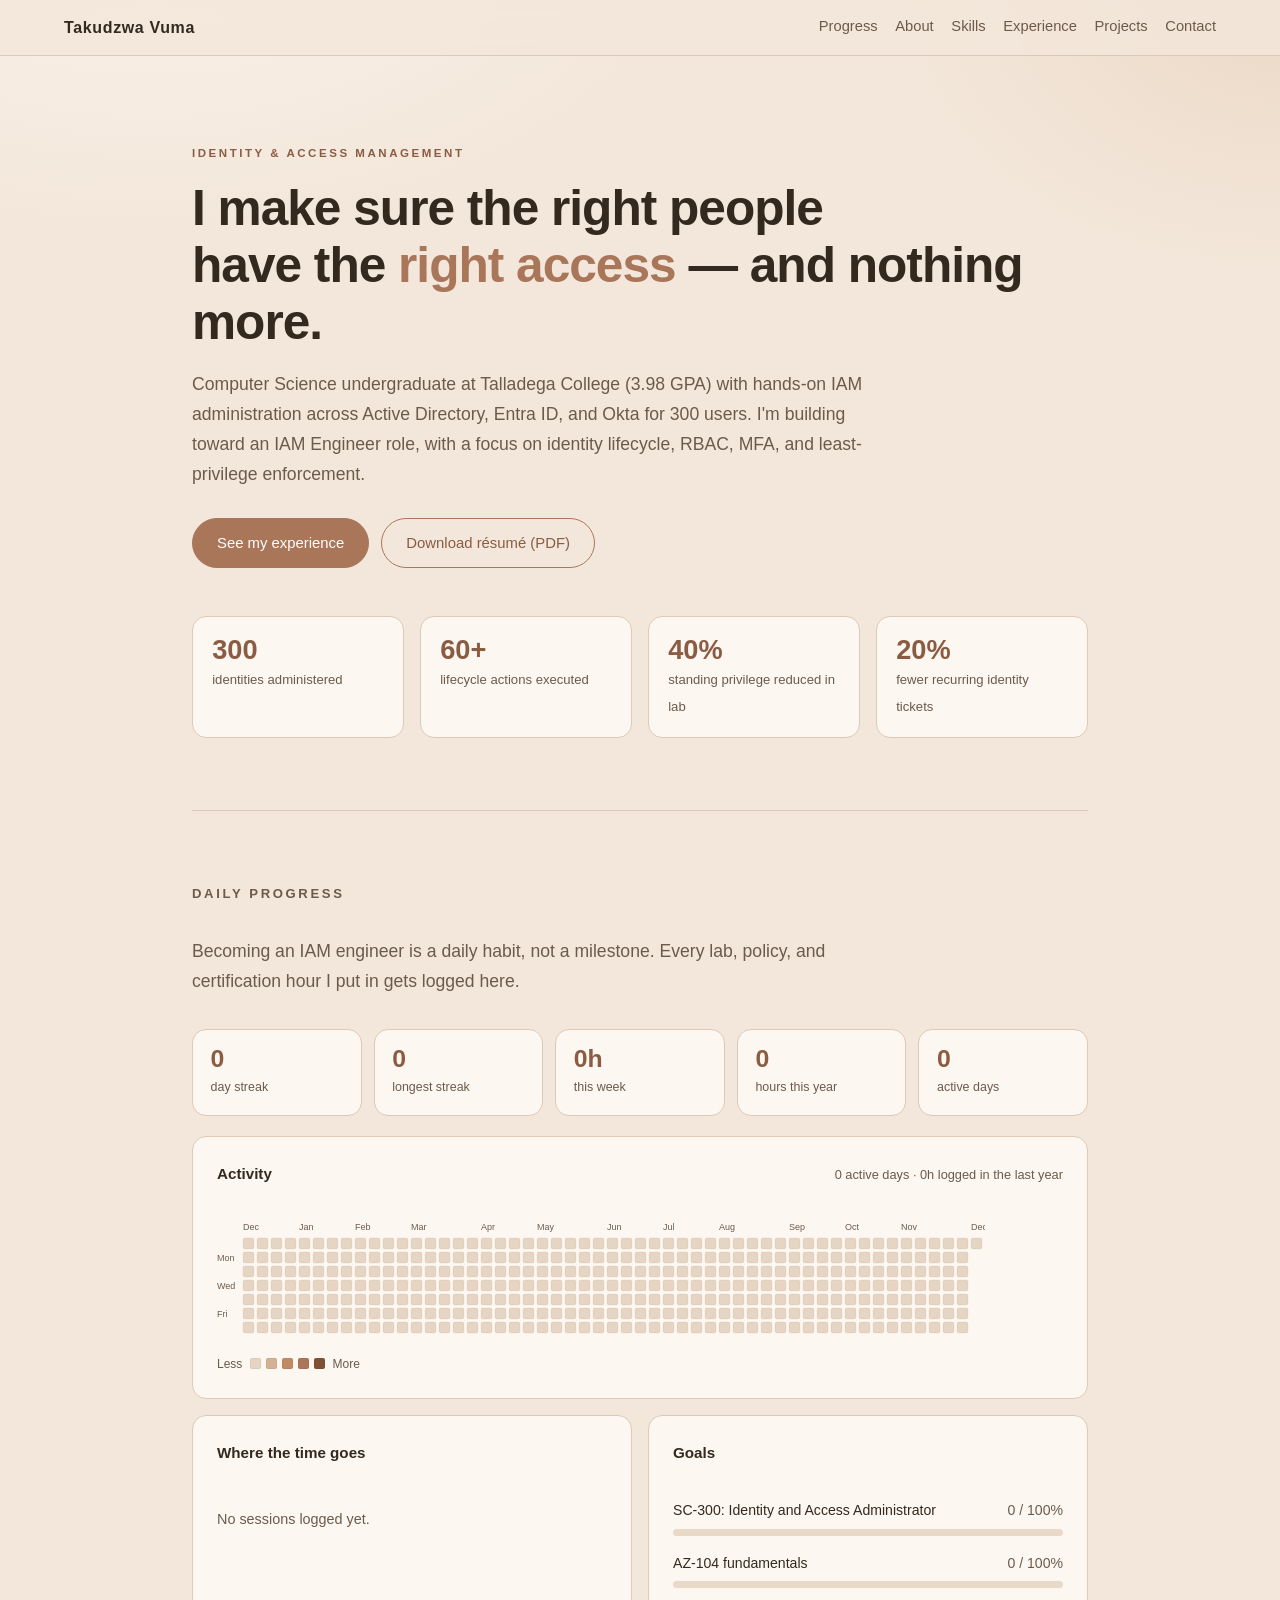
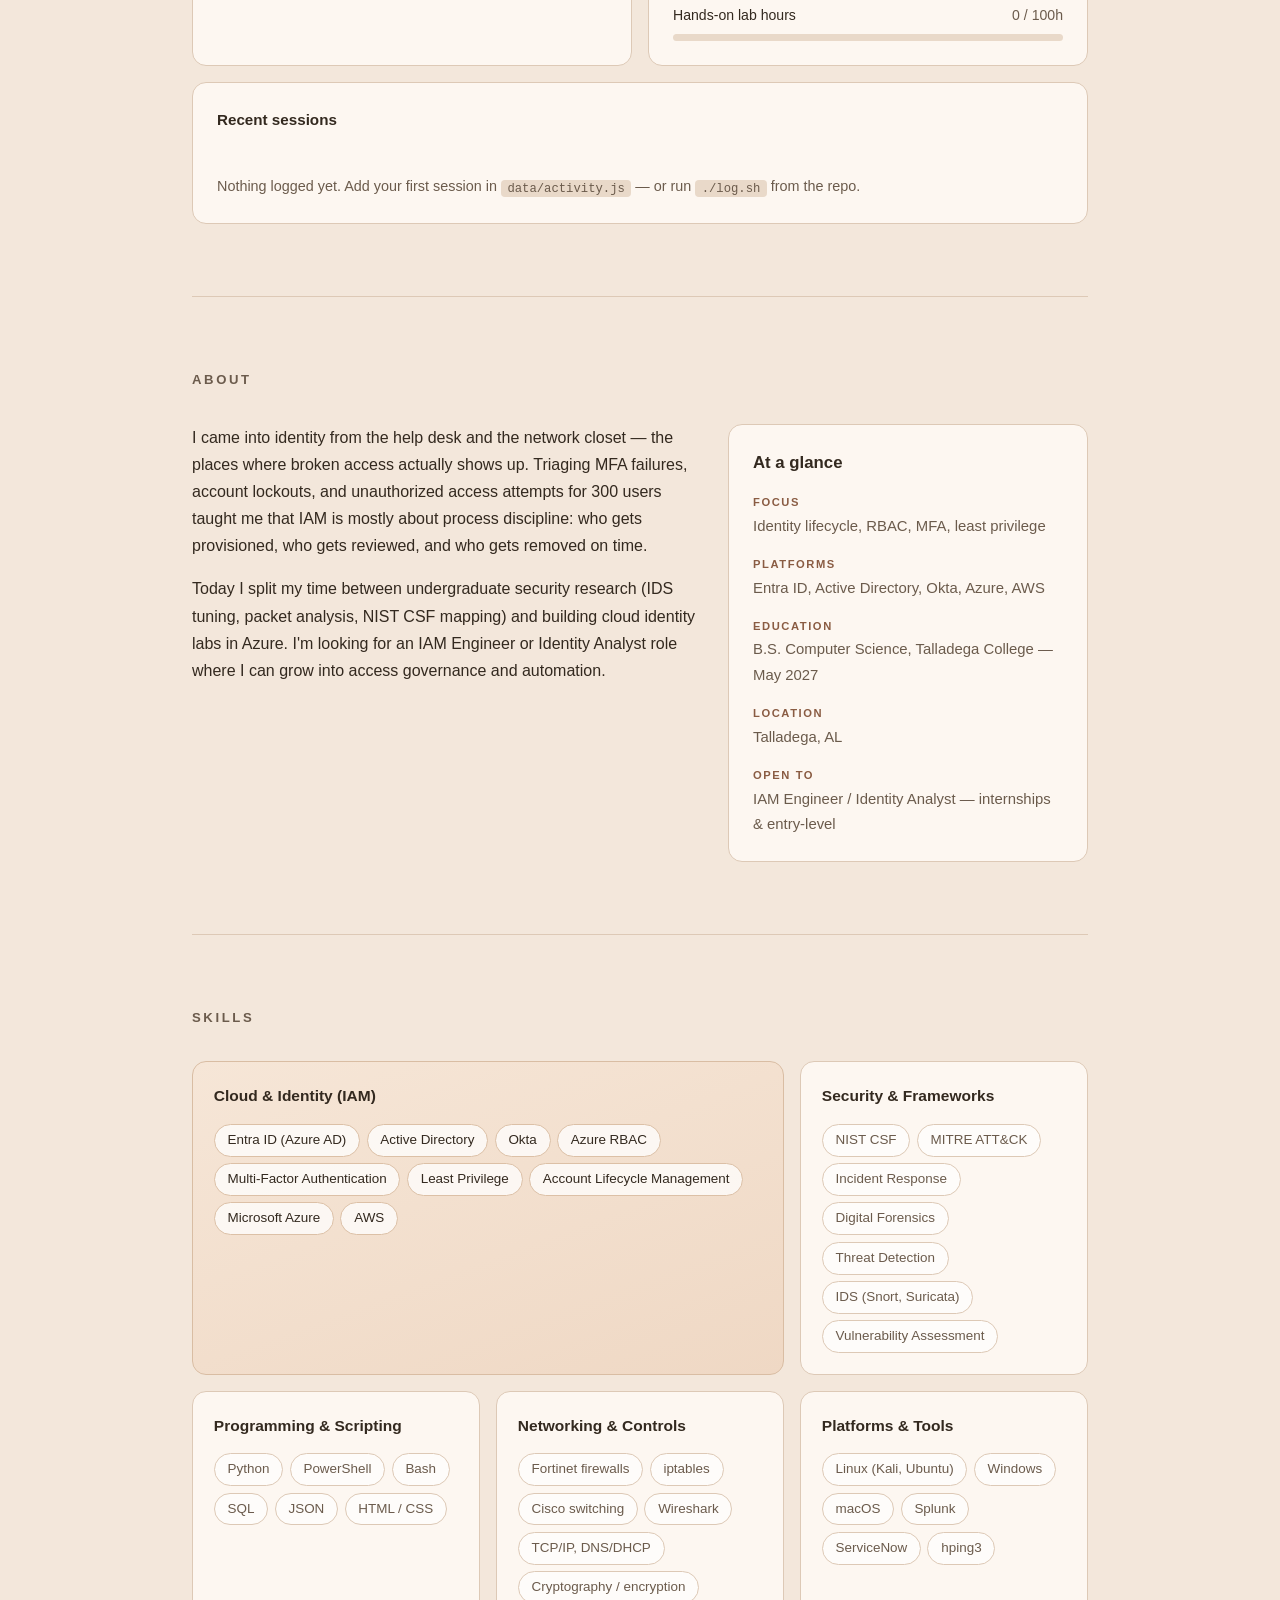
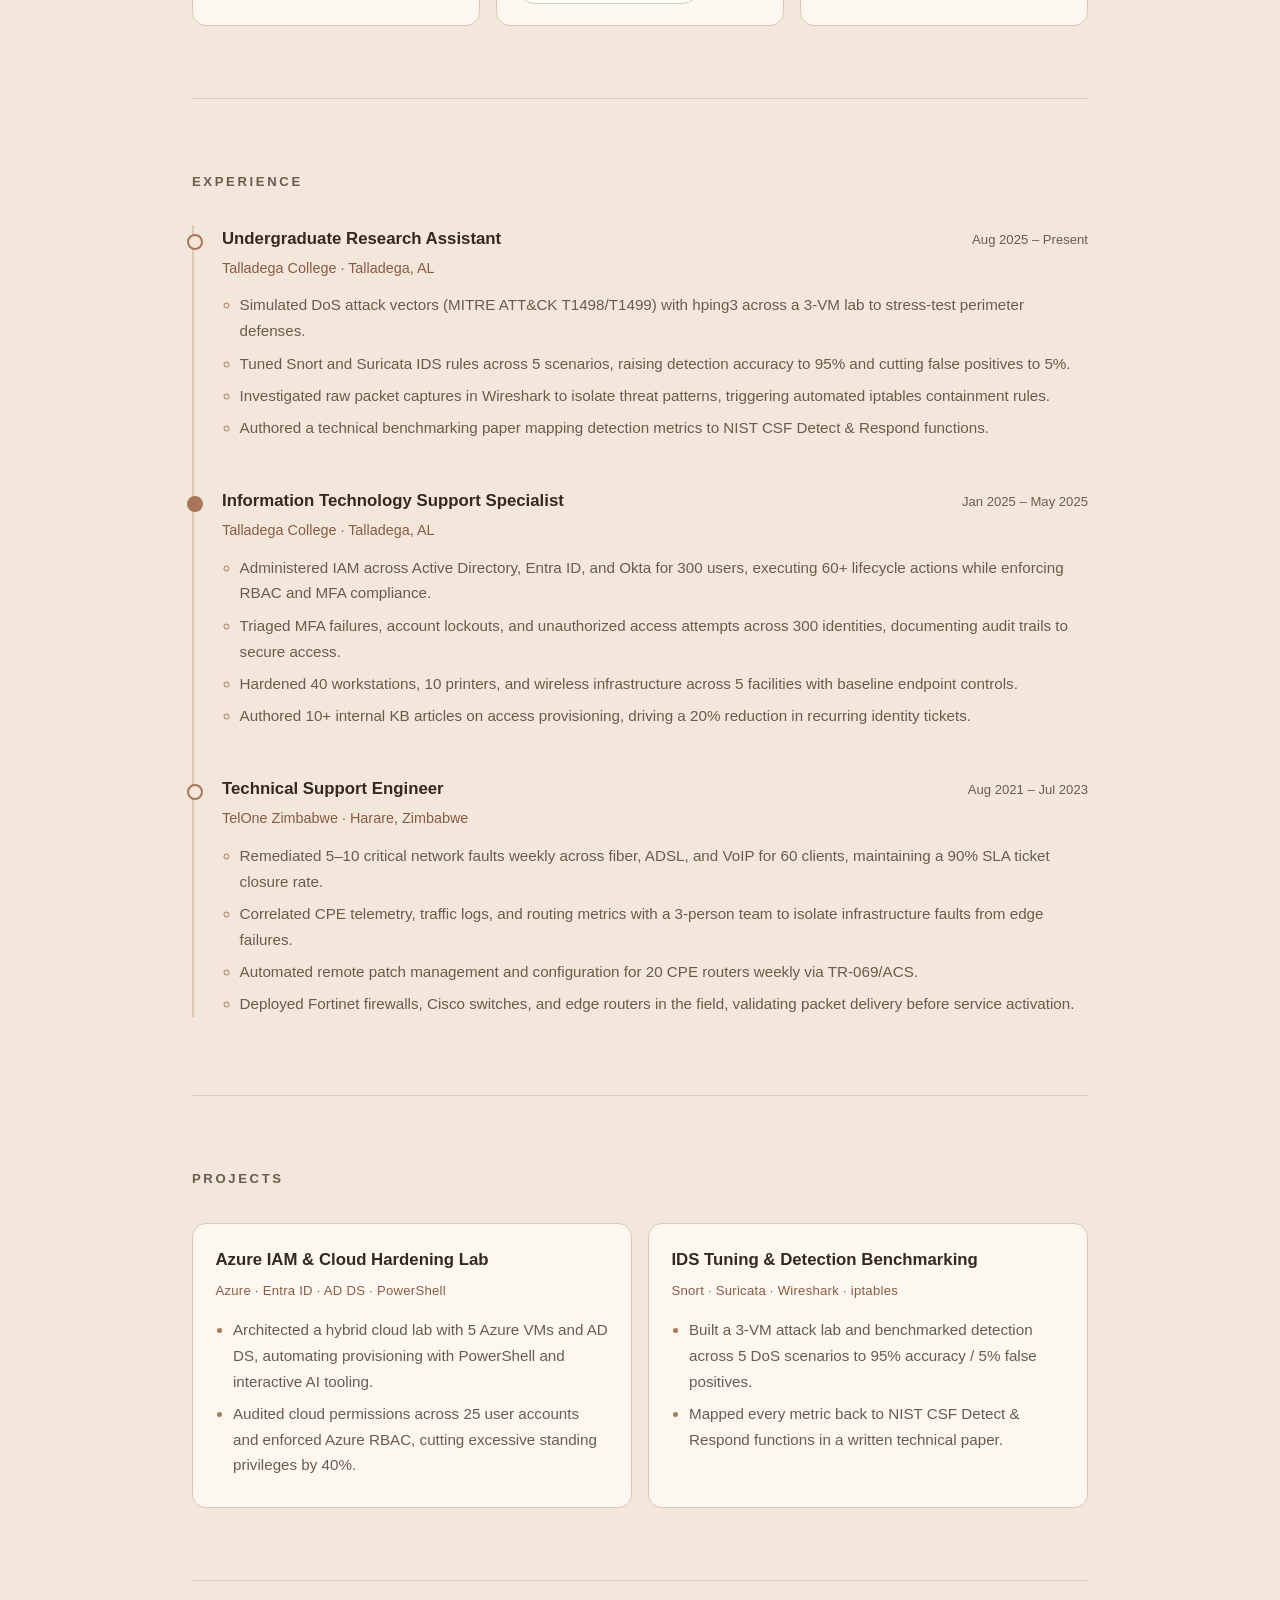
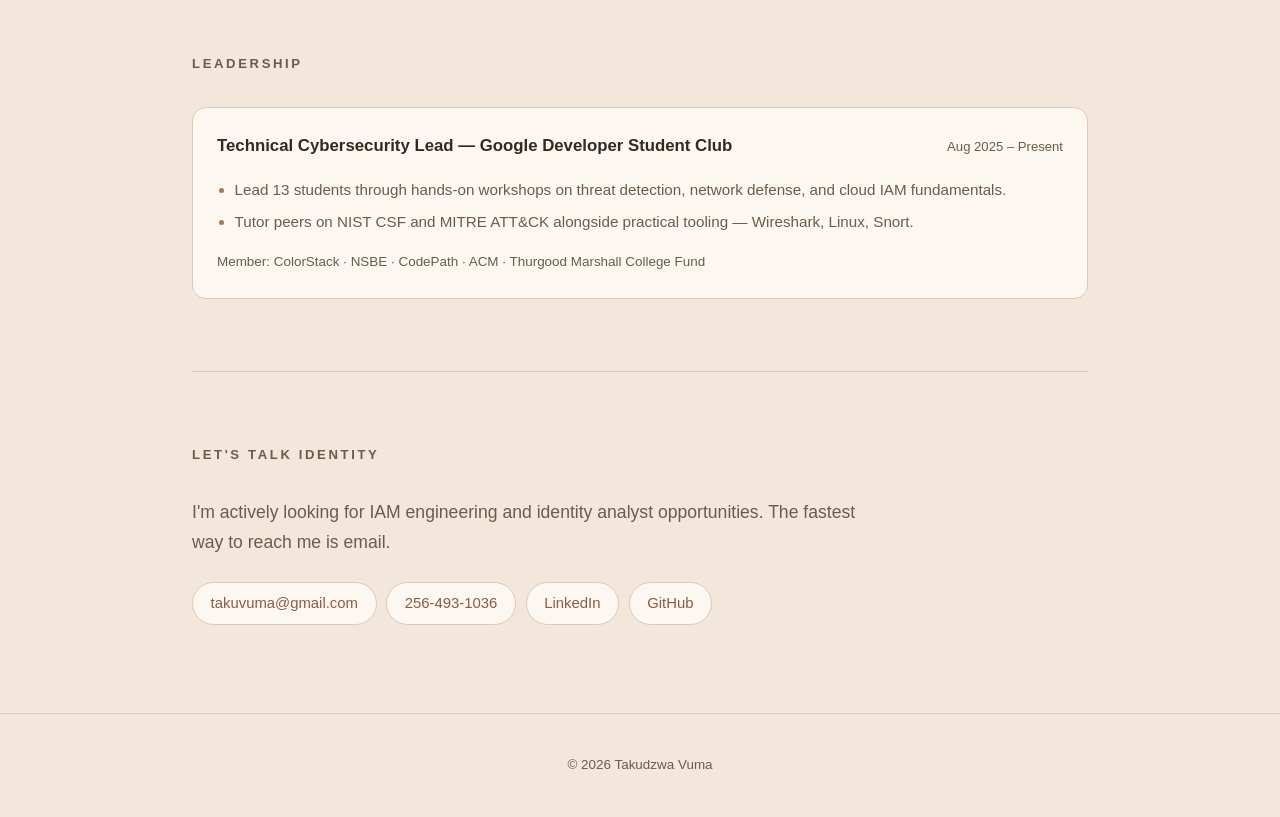
==== index.html @ a04d0852 "Add daily IAM progress dashboard to home page GitHub-style contribution heatmap over the last 53 wee" ====
<!DOCTYPE html>
<html lang="en">
<head>
<meta charset="utf-8" />
<meta name="viewport" content="width=device-width, initial-scale=1" />
<title>Takudzwa Vuma — Identity &amp; Access Management</title>
<meta name="description" content="Takudzwa Vuma — aspiring IAM Engineer. Active Directory, Entra ID, Okta, Azure RBAC, MFA, and identity lifecycle work." />
<link rel="stylesheet" href="styles.css" />
</head>
<body>

<header class="site-header">
  <a class="logo" href="#top">Takudzwa&nbsp;Vuma</a>
  <nav>
    <a href="#dashboard">Progress</a>
    <a href="#about">About</a>
    <a href="#skills">Skills</a>
    <a href="#experience">Experience</a>
    <a href="#projects">Projects</a>
    <a href="#contact">Contact</a>
  </nav>
</header>

<main id="top">

  <section class="hero">
    <p class="eyebrow">Identity &amp; Access Management</p>
    <h1>I make sure the right people<br />have the <span>right access</span> — and nothing more.</h1>
    <p class="lede">
      Computer Science undergraduate at Talladega College (3.98 GPA) with hands-on IAM administration
      across Active Directory, Entra ID, and Okta for 300 users. I'm building toward an
      IAM Engineer role, with a focus on identity lifecycle, RBAC, MFA, and least-privilege enforcement.
    </p>
    <div class="cta-row">
      <a class="cta" href="#experience">See my experience</a>
      <a class="cta ghost" href="Takudzwa_Vuma_Resume.pdf" target="_blank" rel="noopener">Download résumé (PDF)</a>
    </div>
    <ul class="stat-row">
      <li><strong>300</strong><span>identities administered</span></li>
      <li><strong>60+</strong><span>lifecycle actions executed</span></li>
      <li><strong>40%</strong><span>standing privilege reduced in lab</span></li>
      <li><strong>20%</strong><span>fewer recurring identity tickets</span></li>
    </ul>
  </section>


  <section id="dashboard">
    <h2>Daily progress</h2>
    <p class="lede section-lede">
      Becoming an IAM engineer is a daily habit, not a milestone. Every lab, policy, and
      certification hour I put in gets logged here.
    </p>

    <div class="stat-strip">
      <div><strong id="stat-streak">0</strong><span>day streak</span></div>
      <div><strong id="stat-longest">0</strong><span>longest streak</span></div>
      <div><strong id="stat-week">0h</strong><span>this week</span></div>
      <div><strong id="stat-hours">0</strong><span>hours this year</span></div>
      <div><strong id="stat-days">0</strong><span>active days</span></div>
    </div>

    <div class="panel heatmap-panel">
      <div class="panel-head">
        <h3>Activity</h3>
        <span class="panel-note" id="heatmap-total"></span>
      </div>
      <div class="heatmap-scroll">
        <svg id="heatmap" role="img" aria-label="Daily IAM study activity over the past year"></svg>
      </div>
      <div class="legend">
        <span>Less</span>
        <i class="hm-l0"></i><i class="hm-l1"></i><i class="hm-l2"></i><i class="hm-l3"></i><i class="hm-l4"></i>
        <span>More</span>
      </div>
    </div>

    <div class="dash-grid">
      <div class="panel">
        <div class="panel-head"><h3>Where the time goes</h3></div>
        <ul class="bar-list" id="category-list"></ul>
      </div>
      <div class="panel">
        <div class="panel-head"><h3>Goals</h3></div>
        <ul class="bar-list" id="goal-list"></ul>
      </div>
      <div class="panel span-2">
        <div class="panel-head"><h3>Recent sessions</h3></div>
        <ul class="feed" id="activity-feed"></ul>
      </div>
    </div>
  </section>

  <section id="about">
    <h2>About</h2>
    <div class="two-col">
      <div>
        <p>
          I came into identity from the help desk and the network closet — the places where broken access
          actually shows up. Triaging MFA failures, account lockouts, and unauthorized access attempts for
          300 users taught me that IAM is mostly about process discipline: who gets provisioned, who gets
          reviewed, and who gets removed on time.
        </p>
        <p>
          Today I split my time between undergraduate security research (IDS tuning, packet analysis,
          NIST CSF mapping) and building cloud identity labs in Azure. I'm looking for an IAM Engineer or
          Identity Analyst role where I can grow into access governance and automation.
        </p>
      </div>
      <aside class="panel">
        <h3>At a glance</h3>
        <dl>
          <dt>Focus</dt><dd>Identity lifecycle, RBAC, MFA, least privilege</dd>
          <dt>Platforms</dt><dd>Entra ID, Active Directory, Okta, Azure, AWS</dd>
          <dt>Education</dt><dd>B.S. Computer Science, Talladega College — May 2027</dd>
          <dt>Location</dt><dd>Talladega, AL</dd>
          <dt>Open to</dt><dd>IAM Engineer / Identity Analyst — internships &amp; entry-level</dd>
        </dl>
      </aside>
    </div>
  </section>

  <section id="skills">
    <h2>Skills</h2>
    <div class="skill-grid">
      <div class="skill-card featured">
        <h3>Cloud &amp; Identity (IAM)</h3>
        <ul>
          <li>Entra ID (Azure AD)</li><li>Active Directory</li><li>Okta</li>
          <li>Azure RBAC</li><li>Multi-Factor Authentication</li>
          <li>Least Privilege</li><li>Account Lifecycle Management</li>
          <li>Microsoft Azure</li><li>AWS</li>
        </ul>
      </div>
      <div class="skill-card">
        <h3>Security &amp; Frameworks</h3>
        <ul>
          <li>NIST CSF</li><li>MITRE ATT&amp;CK</li><li>Incident Response</li>
          <li>Digital Forensics</li><li>Threat Detection</li>
          <li>IDS (Snort, Suricata)</li><li>Vulnerability Assessment</li>
        </ul>
      </div>
      <div class="skill-card">
        <h3>Programming &amp; Scripting</h3>
        <ul>
          <li>Python</li><li>PowerShell</li><li>Bash</li>
          <li>SQL</li><li>JSON</li><li>HTML / CSS</li>
        </ul>
      </div>
      <div class="skill-card">
        <h3>Networking &amp; Controls</h3>
        <ul>
          <li>Fortinet firewalls</li><li>iptables</li><li>Cisco switching</li>
          <li>Wireshark</li><li>TCP/IP, DNS/DHCP</li><li>Cryptography / encryption</li>
        </ul>
      </div>
      <div class="skill-card">
        <h3>Platforms &amp; Tools</h3>
        <ul>
          <li>Linux (Kali, Ubuntu)</li><li>Windows</li><li>macOS</li>
          <li>Splunk</li><li>ServiceNow</li><li>hping3</li>
        </ul>
      </div>
    </div>
  </section>

  <section id="experience">
    <h2>Experience</h2>
    <ol class="timeline">
      <li>
        <div class="role-head">
          <h3>Undergraduate Research Assistant</h3>
          <span class="when">Aug 2025 – Present</span>
        </div>
        <p class="org">Talladega College · Talladega, AL</p>
        <ul>
          <li>Simulated DoS attack vectors (MITRE ATT&amp;CK T1498/T1499) with hping3 across a 3-VM lab to stress-test perimeter defenses.</li>
          <li>Tuned Snort and Suricata IDS rules across 5 scenarios, raising detection accuracy to 95% and cutting false positives to 5%.</li>
          <li>Investigated raw packet captures in Wireshark to isolate threat patterns, triggering automated iptables containment rules.</li>
          <li>Authored a technical benchmarking paper mapping detection metrics to NIST CSF Detect &amp; Respond functions.</li>
        </ul>
      </li>
      <li class="highlight">
        <div class="role-head">
          <h3>Information Technology Support Specialist</h3>
          <span class="when">Jan 2025 – May 2025</span>
        </div>
        <p class="org">Talladega College · Talladega, AL</p>
        <ul>
          <li>Administered IAM across Active Directory, Entra ID, and Okta for 300 users, executing 60+ lifecycle actions while enforcing RBAC and MFA compliance.</li>
          <li>Triaged MFA failures, account lockouts, and unauthorized access attempts across 300 identities, documenting audit trails to secure access.</li>
          <li>Hardened 40 workstations, 10 printers, and wireless infrastructure across 5 facilities with baseline endpoint controls.</li>
          <li>Authored 10+ internal KB articles on access provisioning, driving a 20% reduction in recurring identity tickets.</li>
        </ul>
      </li>
      <li>
        <div class="role-head">
          <h3>Technical Support Engineer</h3>
          <span class="when">Aug 2021 – Jul 2023</span>
        </div>
        <p class="org">TelOne Zimbabwe · Harare, Zimbabwe</p>
        <ul>
          <li>Remediated 5–10 critical network faults weekly across fiber, ADSL, and VoIP for 60 clients, maintaining a 90% SLA ticket closure rate.</li>
          <li>Correlated CPE telemetry, traffic logs, and routing metrics with a 3-person team to isolate infrastructure faults from edge failures.</li>
          <li>Automated remote patch management and configuration for 20 CPE routers weekly via TR-069/ACS.</li>
          <li>Deployed Fortinet firewalls, Cisco switches, and edge routers in the field, validating packet delivery before service activation.</li>
        </ul>
      </li>
    </ol>
  </section>

  <section id="projects">
    <h2>Projects</h2>
    <div class="grid">
      <article class="card">
        <h3>Azure IAM &amp; Cloud Hardening Lab</h3>
        <p class="stack">Azure · Entra ID · AD DS · PowerShell</p>
        <ul>
          <li>Architected a hybrid cloud lab with 5 Azure VMs and AD DS, automating provisioning with PowerShell and interactive AI tooling.</li>
          <li>Audited cloud permissions across 25 user accounts and enforced Azure RBAC, cutting excessive standing privileges by 40%.</li>
        </ul>
      </article>
      <article class="card">
        <h3>IDS Tuning &amp; Detection Benchmarking</h3>
        <p class="stack">Snort · Suricata · Wireshark · iptables</p>
        <ul>
          <li>Built a 3-VM attack lab and benchmarked detection across 5 DoS scenarios to 95% accuracy / 5% false positives.</li>
          <li>Mapped every metric back to NIST CSF Detect &amp; Respond functions in a written technical paper.</li>
        </ul>
      </article>
    </div>
  </section>

  <section id="leadership">
    <h2>Leadership</h2>
    <div class="panel wide">
      <div class="role-head">
        <h3>Technical Cybersecurity Lead — Google Developer Student Club</h3>
        <span class="when">Aug 2025 – Present</span>
      </div>
      <ul>
        <li>Lead 13 students through hands-on workshops on threat detection, network defense, and cloud IAM fundamentals.</li>
        <li>Tutor peers on NIST CSF and MITRE ATT&amp;CK alongside practical tooling — Wireshark, Linux, Snort.</li>
      </ul>
      <p class="affil">Member: ColorStack · NSBE · CodePath · ACM · Thurgood Marshall College Fund</p>
    </div>
  </section>

  <section id="contact">
    <h2>Let's talk identity</h2>
    <p class="lede">I'm actively looking for IAM engineering and identity analyst opportunities. The fastest way to reach me is email.</p>
    <p class="contact-links">
      <a href="mailto:takuvuma@gmail.com">takuvuma@gmail.com</a>
      <a href="tel:+12564931036">256-493-1036</a>
      <a href="https://linkedin.com/in/takudzwa-vuma" target="_blank" rel="noopener">LinkedIn</a>
      <a href="https://github.com/Takuvuma" target="_blank" rel="noopener">GitHub</a>
    </p>
  </section>

</main>

<footer>© <span id="year"></span> Takudzwa Vuma</footer>
<script src="data/activity.js"></script>
<script src="dashboard.js"></script>
<script src="script.js"></script>
</body>
</html>
---- styles.css ----
:root {
  --sand:      #f3e7db;
  --sand-deep: #e9d9c9;
  --shell:     #fdf7f1;
  --clay:      #a9765a;
  --clay-dark: #8a5c43;
  --ink:       #33291f;
  --ink-soft:  #6b5b4c;
  --line:      #ddc9b6;
  --radius:    14px;
}

* { box-sizing: border-box; }

html { scroll-behavior: smooth; scroll-padding-top: 5rem; }

body {
  margin: 0;
  background: var(--sand);
  background-image:
    radial-gradient(900px 500px at 12% -8%, #fbf2e9 0%, transparent 60%),
    radial-gradient(700px 500px at 100% 0%, #ecd9c6 0%, transparent 55%);
  background-attachment: fixed;
  color: var(--ink);
  font: 16px/1.7 ui-sans-serif, -apple-system, "Segoe UI", Roboto, Helvetica, sans-serif;
  -webkit-font-smoothing: antialiased;
}

/* ---------- header ---------- */
.site-header {
  position: sticky; top: 0; z-index: 20;
  display: flex; align-items: center; justify-content: space-between; gap: 1rem;
  flex-wrap: wrap;
  padding: .85rem clamp(1rem, 5vw, 4rem);
  background: rgba(243, 231, 219, .82);
  backdrop-filter: blur(10px);
  border-bottom: 1px solid var(--line);
}
.logo { font-weight: 700; letter-spacing: .04em; text-decoration: none; color: var(--ink); }
.site-header nav { display: flex; flex-wrap: wrap; gap: 1.1rem; }
.site-header nav a {
  color: var(--ink-soft); text-decoration: none; font-size: .92rem;
  padding-bottom: 2px; border-bottom: 1px solid transparent;
}
.site-header nav a:hover { color: var(--clay-dark); border-bottom-color: var(--clay); }

/* ---------- layout ---------- */
main { max-width: 64rem; margin: 0 auto; padding: 0 clamp(1rem, 5vw, 4rem); }
section { padding: 4.5rem 0; border-bottom: 1px solid var(--line); }
section:last-of-type { border-bottom: 0; }

h1 { font-size: clamp(2rem, 5.2vw, 3.1rem); line-height: 1.15; margin: 0 0 1.2rem; font-weight: 700; letter-spacing: -.02em; }
h1 span { color: var(--clay); }
h2 {
  font-size: .82rem; text-transform: uppercase; letter-spacing: .2em;
  color: var(--ink-soft); font-weight: 600; margin: 0 0 2rem;
}
h3 { font-size: 1.05rem; margin: 0; }
p { margin: 0 0 1rem; }
.lede { font-size: 1.1rem; color: var(--ink-soft); max-width: 42rem; }

/* ---------- hero ---------- */
.hero { padding-top: 5.5rem; border-bottom: 1px solid var(--line); }
.eyebrow {
  text-transform: uppercase; letter-spacing: .22em; font-size: .72rem;
  color: var(--clay-dark); font-weight: 600; margin-bottom: 1rem;
}
.cta-row { display: flex; flex-wrap: wrap; gap: .75rem; margin-top: 1.8rem; }
.cta {
  display: inline-block; padding: .7rem 1.5rem; border-radius: 999px;
  background: var(--clay); color: #fff; text-decoration: none;
  font-size: .93rem; font-weight: 500; border: 1px solid var(--clay);
  transition: background .15s ease;
}
.cta:hover { background: var(--clay-dark); border-color: var(--clay-dark); }
.cta.ghost { background: transparent; color: var(--clay-dark); }
.cta.ghost:hover { background: rgba(169, 118, 90, .1); }

.stat-row {
  list-style: none; padding: 0; margin: 3rem 0 0;
  display: grid; gap: 1rem; grid-template-columns: repeat(auto-fit, minmax(9.5rem, 1fr));
}
.stat-row li {
  background: var(--shell); border: 1px solid var(--line);
  border-radius: var(--radius); padding: 1.1rem 1.2rem;
}
.stat-row strong { display: block; font-size: 1.7rem; color: var(--clay-dark); line-height: 1.1; }
.stat-row span { font-size: .82rem; color: var(--ink-soft); }

/* ---------- about ---------- */
.two-col { display: grid; gap: 2rem; grid-template-columns: 1.4fr 1fr; align-items: start; }
.panel {
  background: var(--shell); border: 1px solid var(--line);
  border-radius: var(--radius); padding: 1.5rem;
}
.panel.wide { max-width: none; }
.panel h3 { margin-bottom: 1rem; }
.panel dl { margin: 0; display: grid; grid-template-columns: auto; gap: .1rem; }
.panel dt {
  font-size: .7rem; text-transform: uppercase; letter-spacing: .14em;
  color: var(--clay-dark); font-weight: 600; margin-top: .9rem;
}
.panel dt:first-child { margin-top: 0; }
.panel dd { margin: 0; font-size: .93rem; color: var(--ink-soft); }

/* ---------- skills ---------- */
.skill-grid { display: grid; gap: 1rem; grid-template-columns: repeat(auto-fit, minmax(15rem, 1fr)); }
.skill-card {
  background: var(--shell); border: 1px solid var(--line);
  border-radius: var(--radius); padding: 1.3rem;
}
.skill-card.featured {
  background: linear-gradient(160deg, #f6e6d7, #efd8c4);
  border-color: #d9bda3;
  grid-column: span 2;
}
.skill-card h3 { margin-bottom: .9rem; font-size: .97rem; }
.skill-card ul { list-style: none; padding: 0; margin: 0; display: flex; flex-wrap: wrap; gap: .4rem; }
.skill-card li {
  background: rgba(255, 255, 255, .65); border: 1px solid var(--line);
  border-radius: 999px; padding: .25rem .8rem; font-size: .84rem; color: var(--ink-soft);
}
.skill-card.featured li { background: rgba(255, 255, 255, .75); border-color: #dcc0a6; color: var(--ink); }

/* ---------- timeline ---------- */
.timeline { list-style: none; margin: 0; padding: 0 0 0 1.75rem; border-left: 2px solid var(--line); }
.timeline > li { position: relative; padding-bottom: 2.5rem; }
.timeline > li:last-child { padding-bottom: 0; }
.timeline > li::before {
  content: ""; position: absolute; left: calc(-1.75rem - 7px); top: .55rem;
  width: 12px; height: 12px; border-radius: 50%;
  background: var(--sand); border: 2px solid var(--clay);
}
.timeline > li.highlight::before { background: var(--clay); }
.role-head { display: flex; flex-wrap: wrap; gap: .5rem 1rem; align-items: baseline; justify-content: space-between; }
.when { font-size: .82rem; color: var(--ink-soft); white-space: nowrap; }
.org { font-size: .9rem; color: var(--clay-dark); margin: .15rem 0 .75rem; }
.timeline ul, .panel.wide ul, .card ul { margin: 0; padding-left: 1.1rem; }
.timeline li li, .panel.wide li, .card li { margin-bottom: .4rem; color: var(--ink-soft); font-size: .95rem; }
.timeline li li::marker, .panel.wide li::marker, .card li::marker { color: var(--clay); }

/* ---------- projects ---------- */
.grid { display: grid; gap: 1rem; grid-template-columns: repeat(auto-fit, minmax(18rem, 1fr)); }
.card {
  background: var(--shell); border: 1px solid var(--line);
  border-radius: var(--radius); padding: 1.4rem;
}
.card h3 { margin-bottom: .35rem; }
.stack { font-size: .82rem; color: var(--clay-dark); margin-bottom: .9rem; letter-spacing: .02em; }

.affil { margin: 1rem 0 0; font-size: .84rem; color: var(--ink-soft); }

/* ---------- contact ---------- */
.contact-links { display: flex; flex-wrap: wrap; gap: .6rem; margin-top: 1.5rem; }
.contact-links a {
  color: var(--clay-dark); text-decoration: none; font-size: .93rem;
  border: 1px solid var(--line); background: var(--shell);
  border-radius: 999px; padding: .5rem 1.1rem;
}
.contact-links a:hover { background: var(--sand-deep); }

footer {
  padding: 2.5rem clamp(1rem, 5vw, 4rem);
  color: var(--ink-soft); font-size: .84rem; text-align: center;
  border-top: 1px solid var(--line);
}

/* ---------- responsive ---------- */
@media (max-width: 720px) {
  .two-col { grid-template-columns: 1fr; }
  .skill-card.featured { grid-column: span 1; }
  section { padding: 3rem 0; }
  .hero { padding-top: 3.5rem; }
}

@media (prefers-reduced-motion: reduce) {
  html { scroll-behavior: auto; }
}

/* ================= dashboard ================= */
.section-lede { margin-bottom: 2rem; }

.stat-strip {
  display: grid; gap: .75rem; margin-bottom: 1.25rem;
  grid-template-columns: repeat(auto-fit, minmax(8rem, 1fr));
}
.stat-strip div {
  background: var(--shell); border: 1px solid var(--line);
  border-radius: var(--radius); padding: .95rem 1.1rem;
}
.stat-strip strong { display: block; font-size: 1.55rem; line-height: 1.1; color: var(--clay-dark); }
.stat-strip span { font-size: .78rem; color: var(--ink-soft); }

.panel-head {
  display: flex; align-items: baseline; justify-content: space-between;
  gap: 1rem; flex-wrap: wrap; margin-bottom: 1.1rem;
}
.panel-head h3 { font-size: .95rem; }
.panel-note { font-size: .8rem; color: var(--ink-soft); }

.heatmap-panel { margin-bottom: 1rem; }
.heatmap-scroll { overflow-x: auto; padding-bottom: .5rem; }
#heatmap { display: block; min-width: 640px; }
.hm-label { font-size: 9px; fill: var(--ink-soft); }
.hm-cell { stroke: rgba(51, 41, 31, .06); }
.hm-l0 { fill: #e6d5c3; }
.hm-l1 { fill: #d4b193; }
.hm-l2 { fill: #c08b62; }
.hm-l3 { fill: #a9765a; }
.hm-l4 { fill: #7f5136; }

.legend {
  display: flex; align-items: center; gap: .3rem;
  font-size: .75rem; color: var(--ink-soft); margin-top: .6rem;
}
.legend i {
  width: 11px; height: 11px; border-radius: 2px; display: inline-block;
  border: 1px solid rgba(51, 41, 31, .06);
}
.legend .hm-l0 { background: #e6d5c3; }
.legend .hm-l1 { background: #d4b193; }
.legend .hm-l2 { background: #c08b62; }
.legend .hm-l3 { background: #a9765a; }
.legend .hm-l4 { background: #7f5136; }
.legend span:first-child { margin-right: .2rem; }
.legend span:last-child { margin-left: .2rem; }

.dash-grid { display: grid; gap: 1rem; grid-template-columns: 1fr 1fr; }
.dash-grid .span-2 { grid-column: span 2; }

.bar-list { list-style: none; margin: 0; padding: 0; }
.bar-list li { margin-bottom: 1rem; }
.bar-list li:last-child { margin-bottom: 0; }
.cat-row {
  display: flex; justify-content: space-between; gap: 1rem;
  font-size: .88rem; margin-bottom: .35rem;
}
.cat-hours { color: var(--ink-soft); white-space: nowrap; }
.bar { background: var(--sand-deep); border-radius: 999px; height: 7px; overflow: hidden; }
.bar i { display: block; height: 100%; background: var(--clay); border-radius: 999px; }

.feed { list-style: none; margin: 0; padding: 0; }
.feed li { display: flex; gap: .75rem; padding: .7rem 0; border-bottom: 1px solid var(--line); }
.feed li:last-child { border-bottom: 0; padding-bottom: 0; }
.feed .dot { width: 8px; height: 8px; border-radius: 50%; margin-top: .55rem; flex: none; }
.feed-title { margin: 0; font-size: .93rem; }
.feed-title a { color: var(--ink); }
.feed-meta { margin: .15rem 0 0; font-size: .8rem; color: var(--ink-soft); }
.feed .empty, .bar-list .empty {
  color: var(--ink-soft); font-size: .9rem; display: block; padding: .5rem 0; border: 0;
}
.empty code {
  background: var(--sand-deep); padding: .1rem .4rem;
  border-radius: 4px; font-size: .85em;
}

@media (max-width: 720px) {
  .dash-grid { grid-template-columns: 1fr; }
  .dash-grid .span-2 { grid-column: span 1; }
}
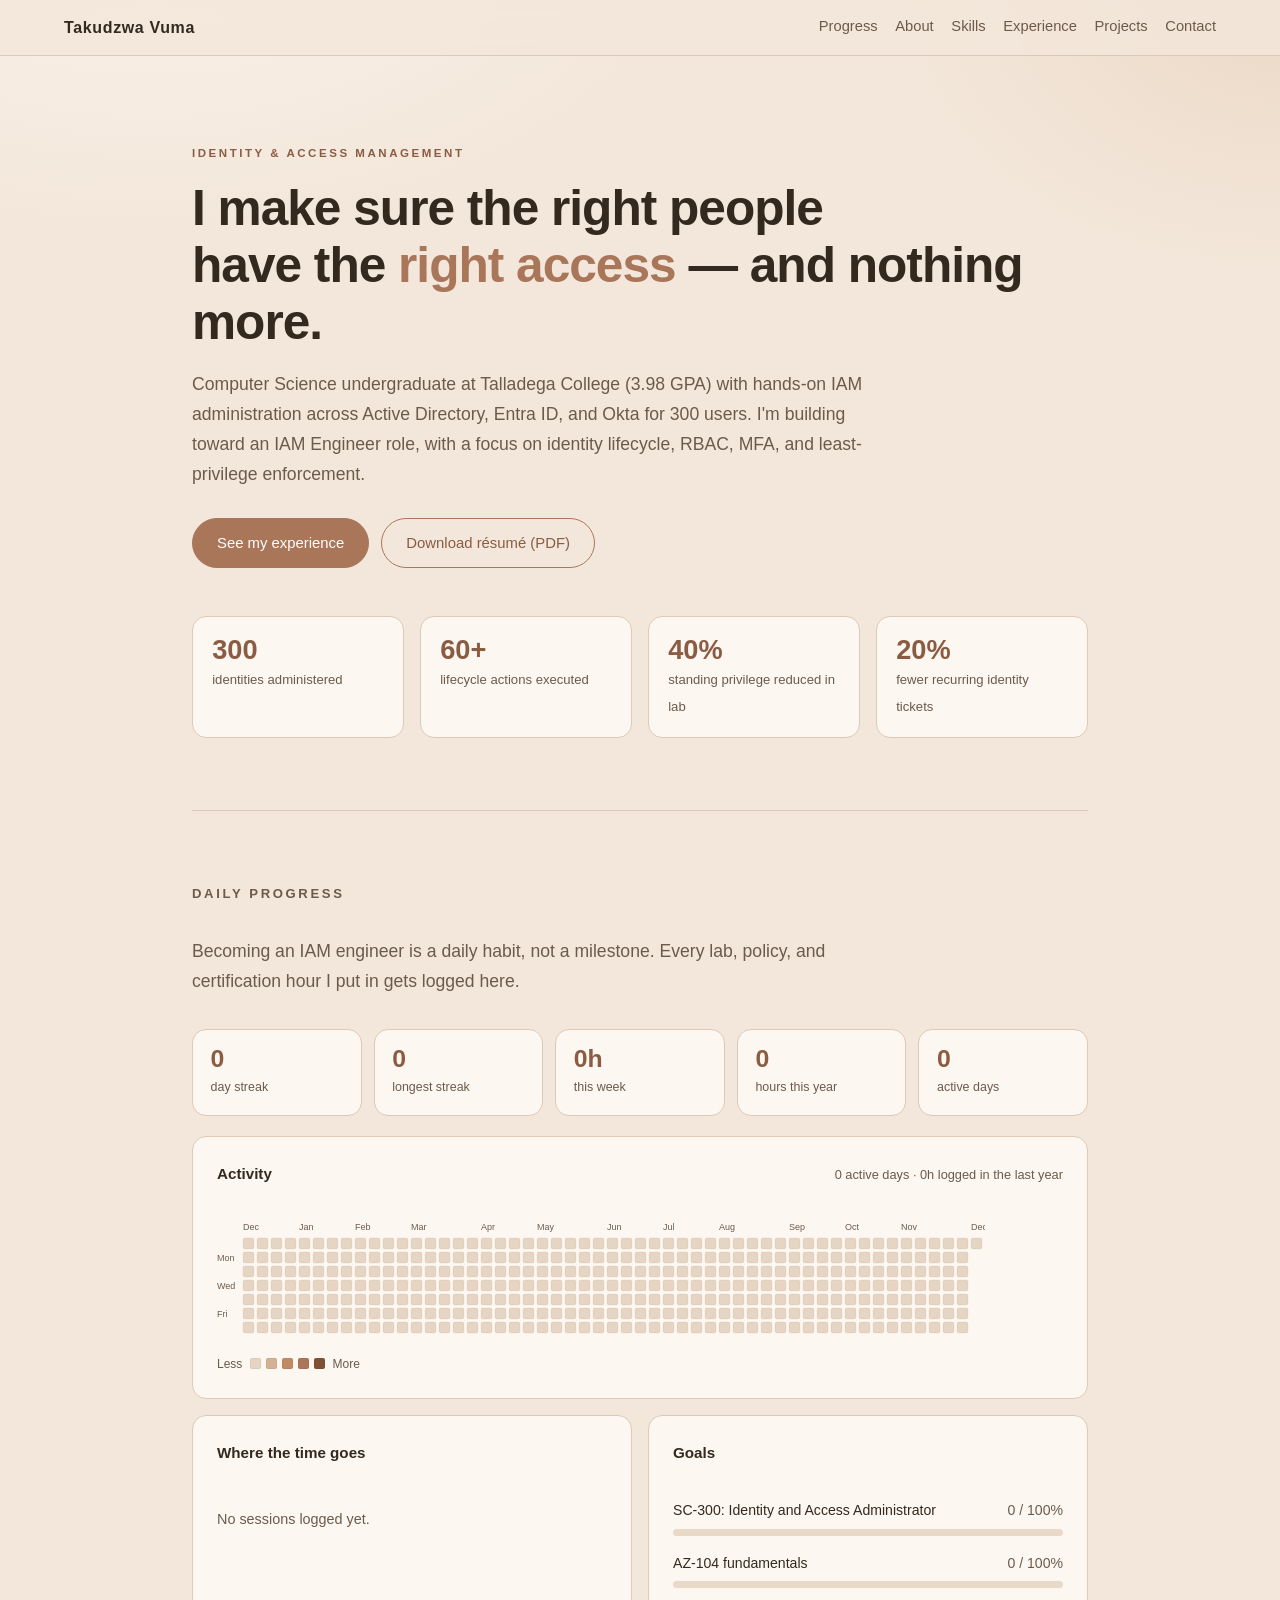
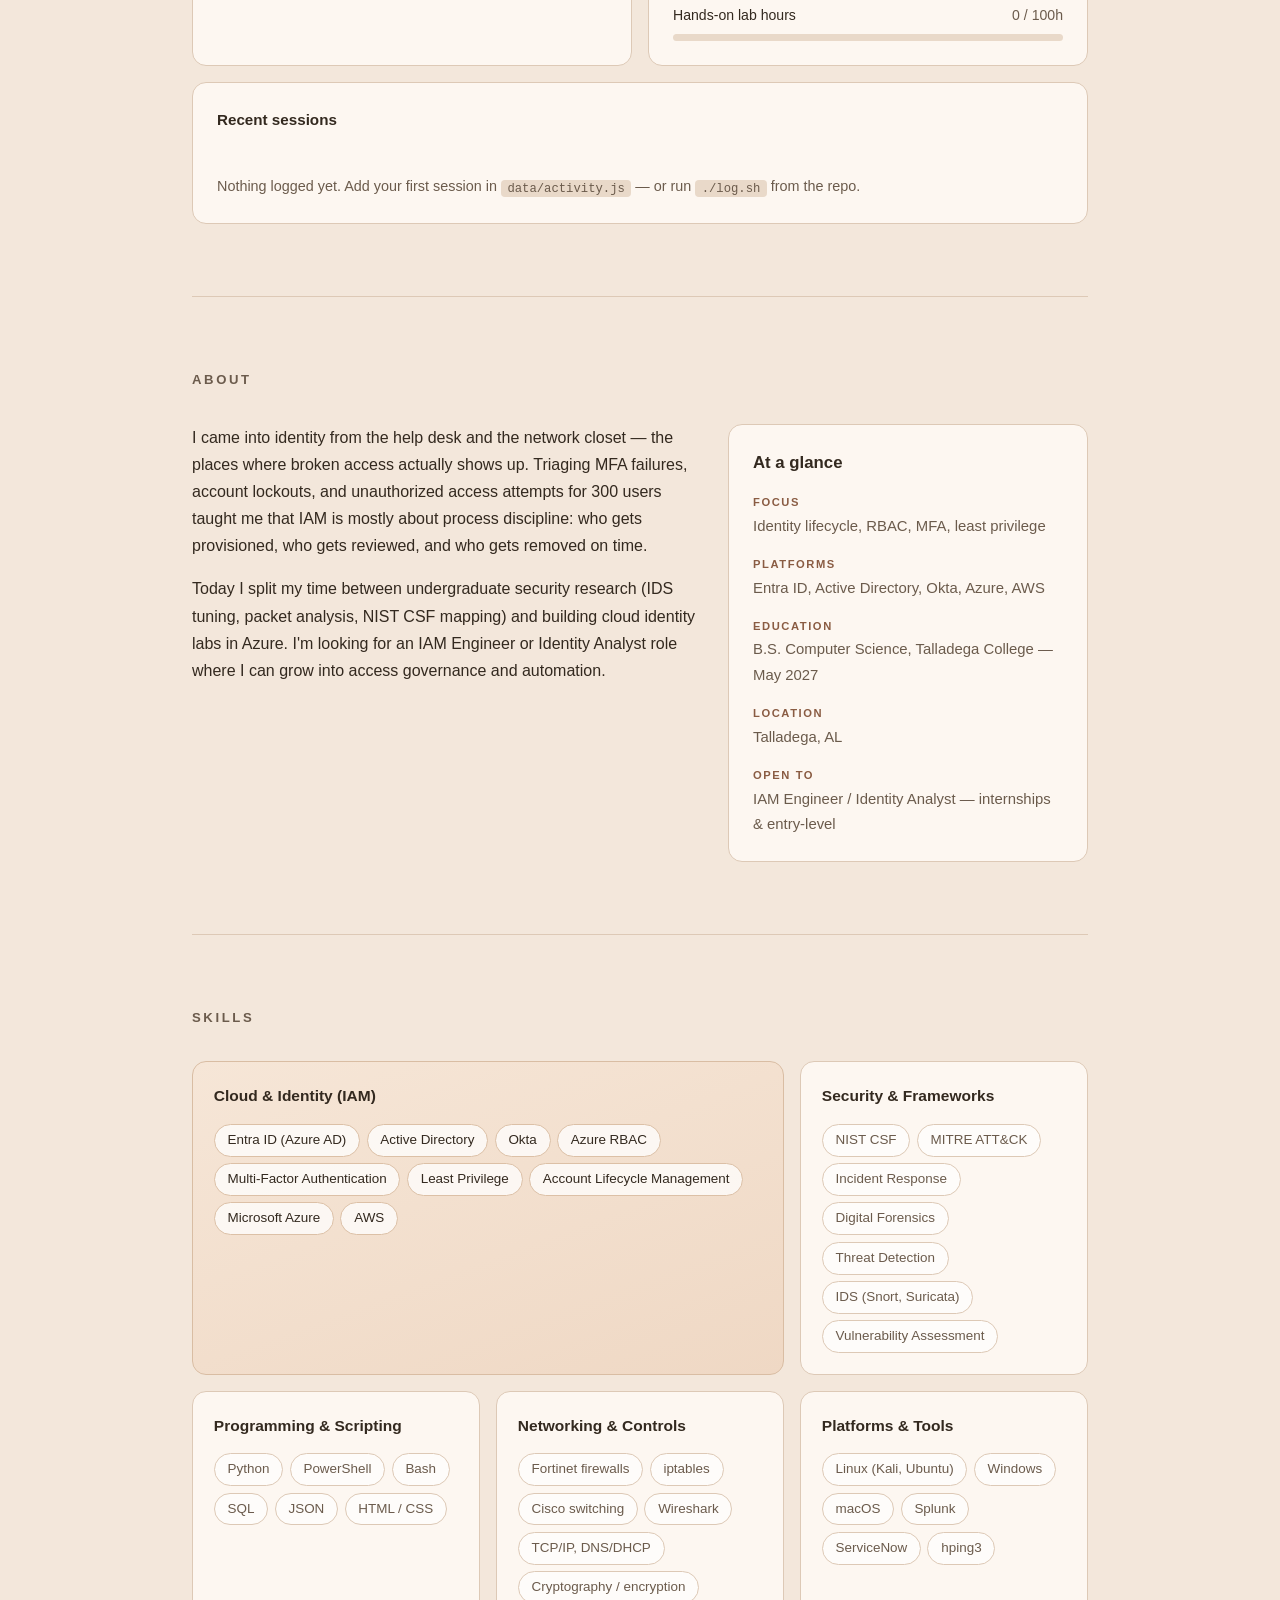
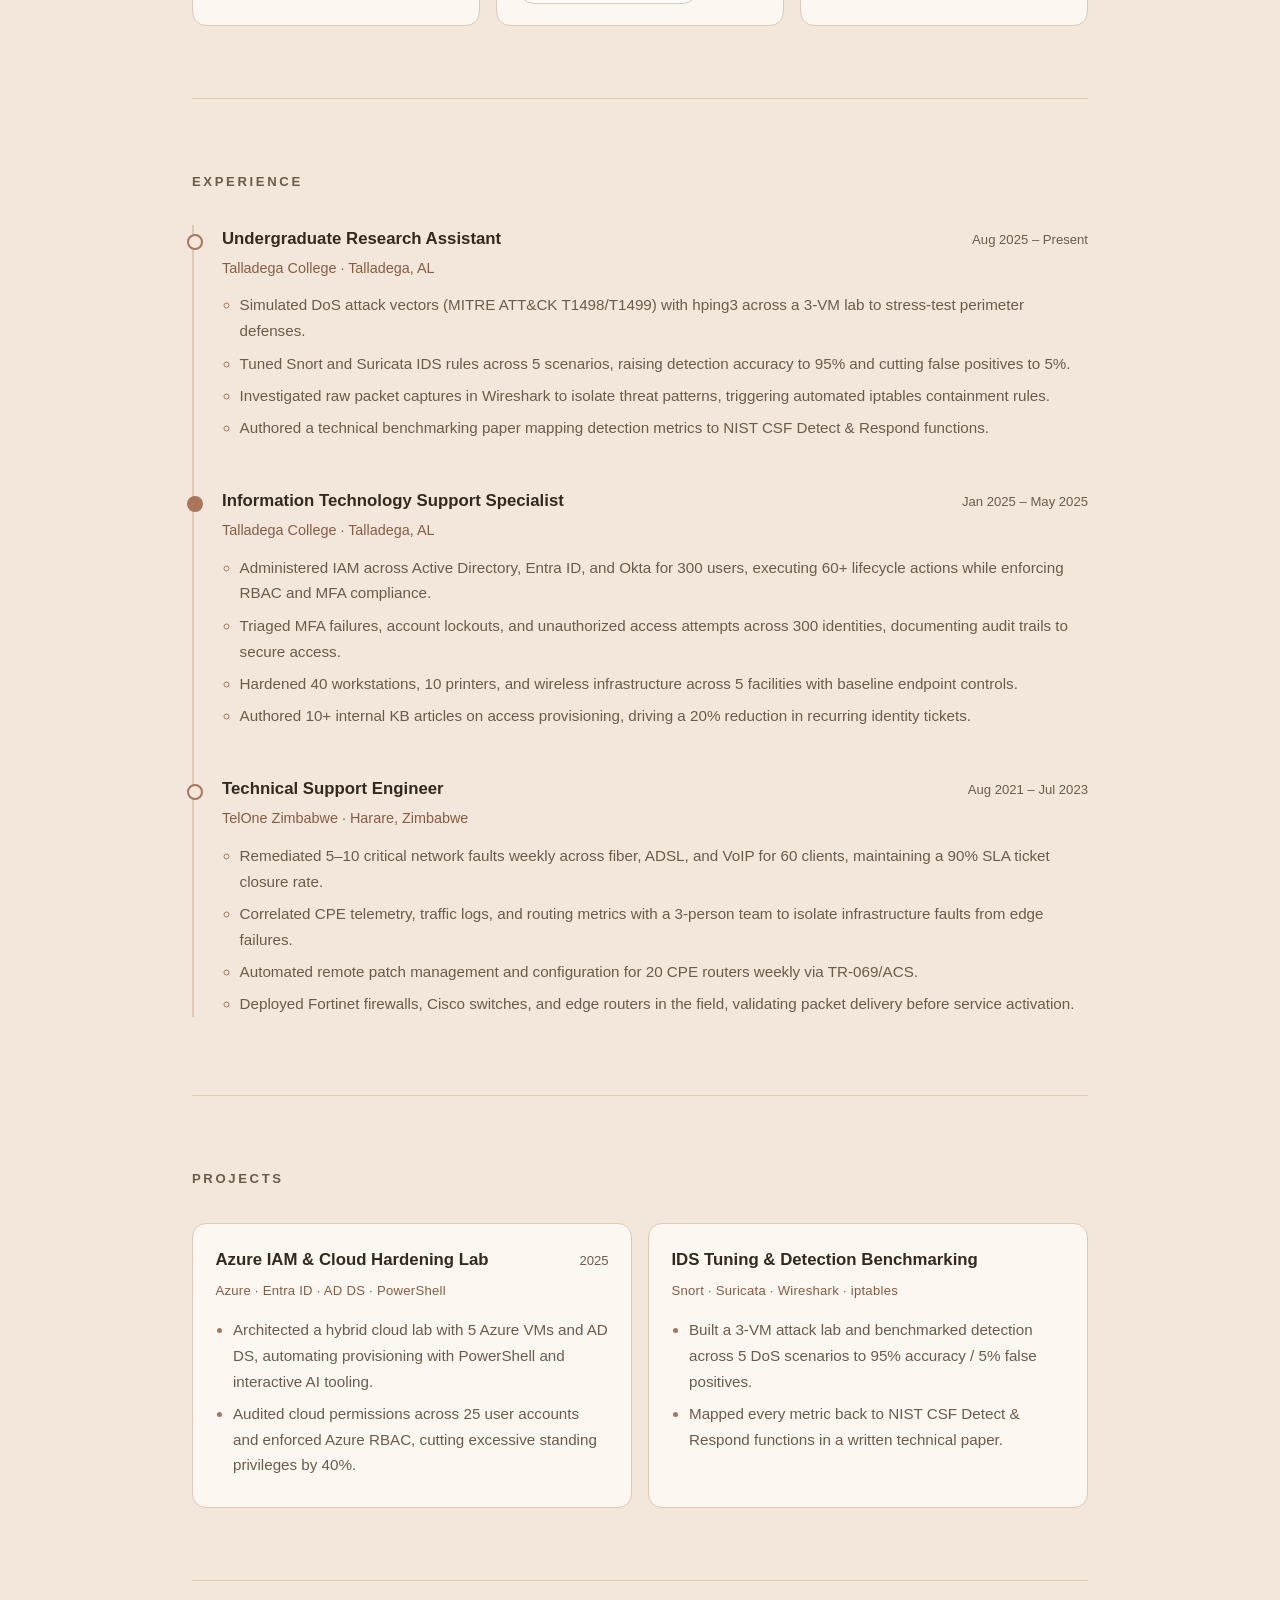
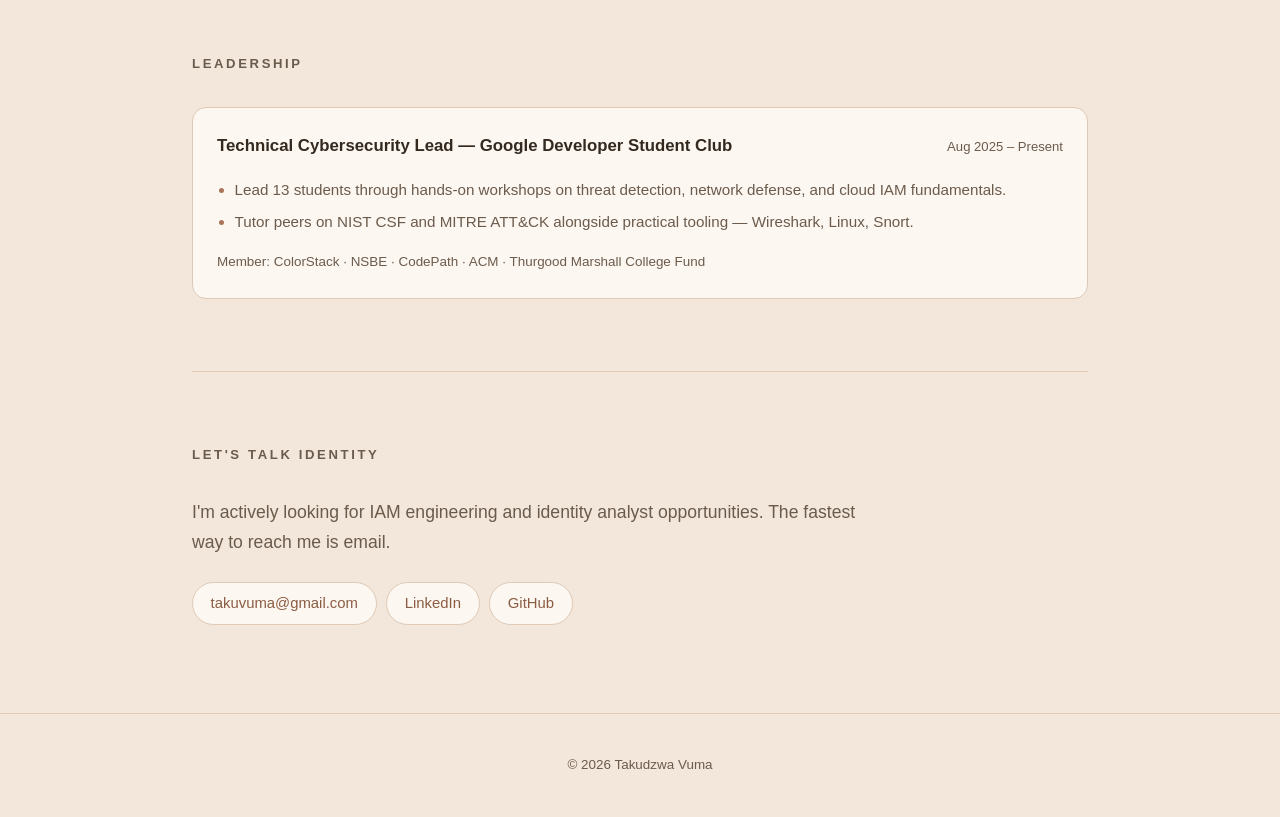
==== commit 251a8045: "Remove phone number, date Azure IAM lab as 2025 Co-Authored-By: Claude Opus 5 <noreply@anthropic.com" ====
--- a/index.html
+++ b/index.html
@@ -212,7 +212,10 @@
     <h2>Projects</h2>
     <div class="grid">
       <article class="card">
-        <h3>Azure IAM &amp; Cloud Hardening Lab</h3>
+        <div class="role-head">
+          <h3>Azure IAM &amp; Cloud Hardening Lab</h3>
+          <span class="when">2025</span>
+        </div>
         <p class="stack">Azure · Entra ID · AD DS · PowerShell</p>
         <ul>
           <li>Architected a hybrid cloud lab with 5 Azure VMs and AD DS, automating provisioning with PowerShell and interactive AI tooling.</li>
@@ -250,7 +253,6 @@
     <p class="lede">I'm actively looking for IAM engineering and identity analyst opportunities. The fastest way to reach me is email.</p>
     <p class="contact-links">
       <a href="mailto:takuvuma@gmail.com">takuvuma@gmail.com</a>
-      <a href="tel:+12564931036">256-493-1036</a>
       <a href="https://linkedin.com/in/takudzwa-vuma" target="_blank" rel="noopener">LinkedIn</a>
       <a href="https://github.com/Takuvuma" target="_blank" rel="noopener">GitHub</a>
     </p>
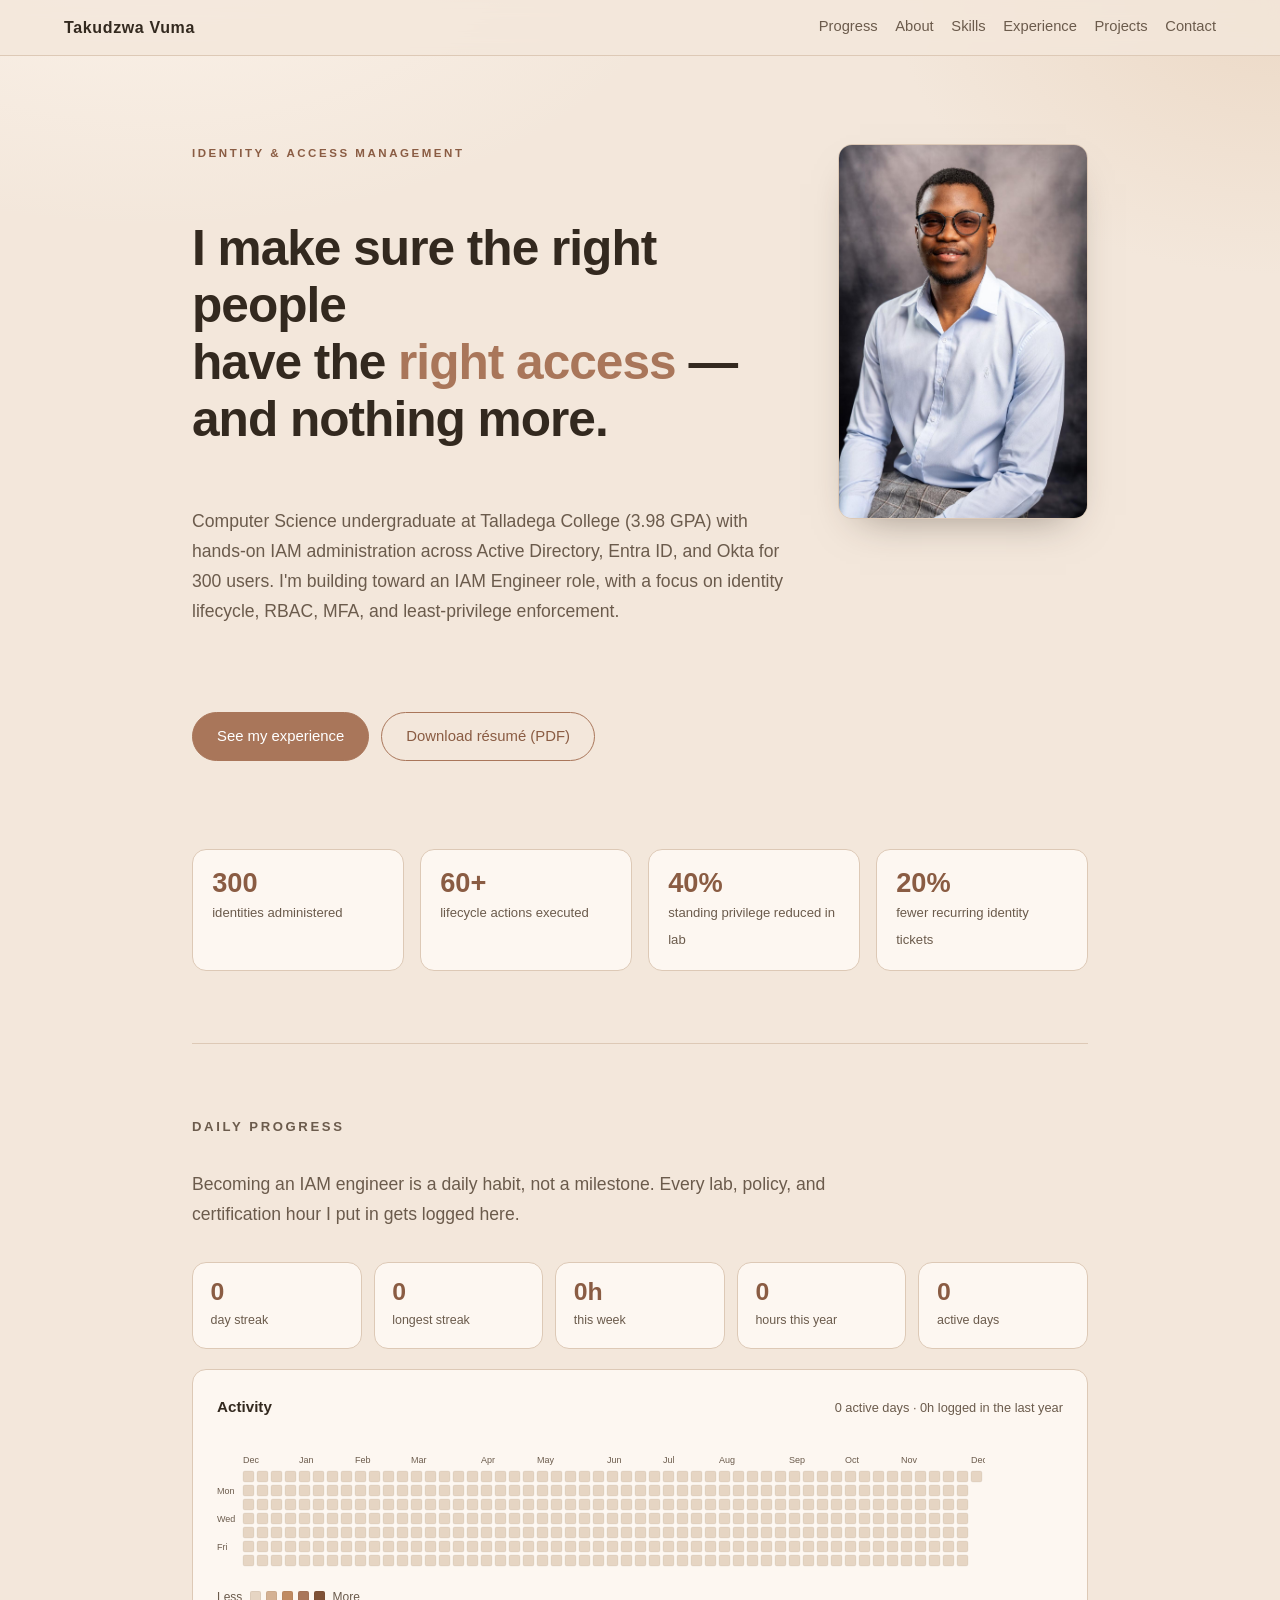
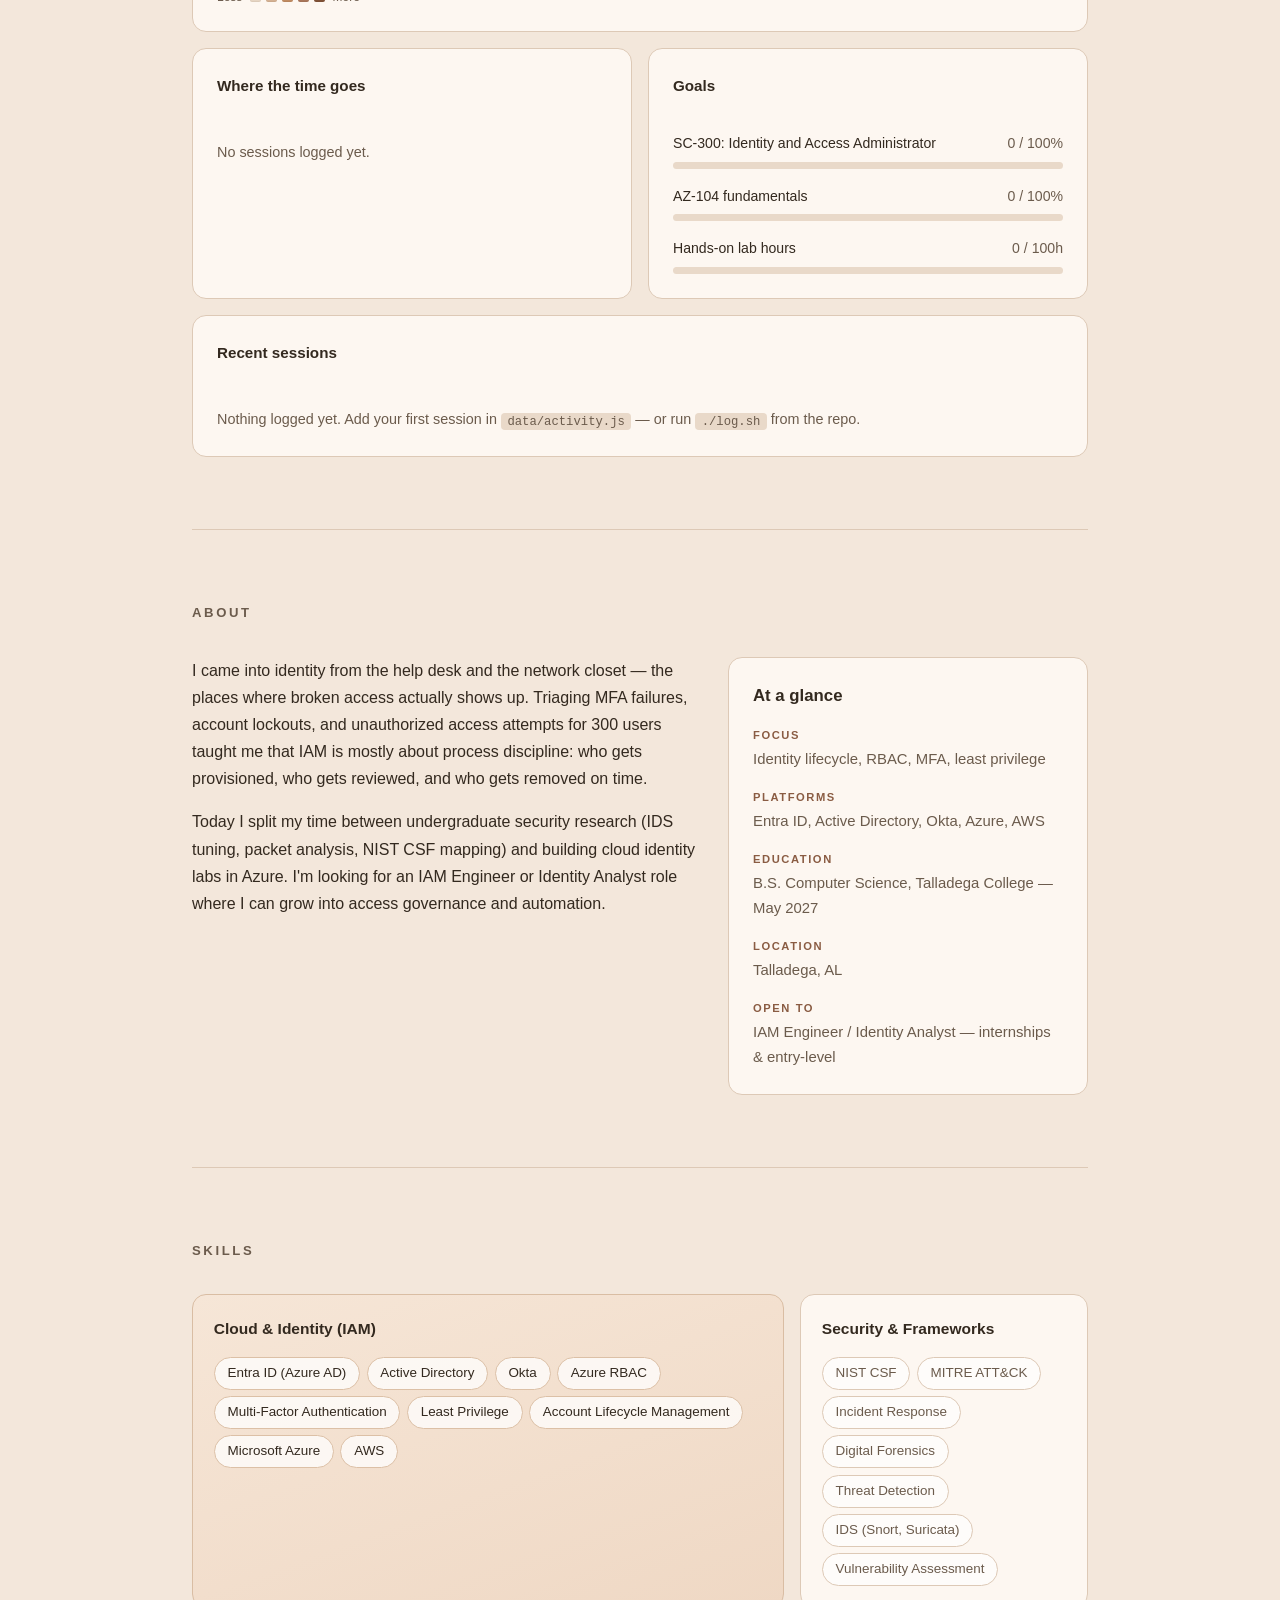
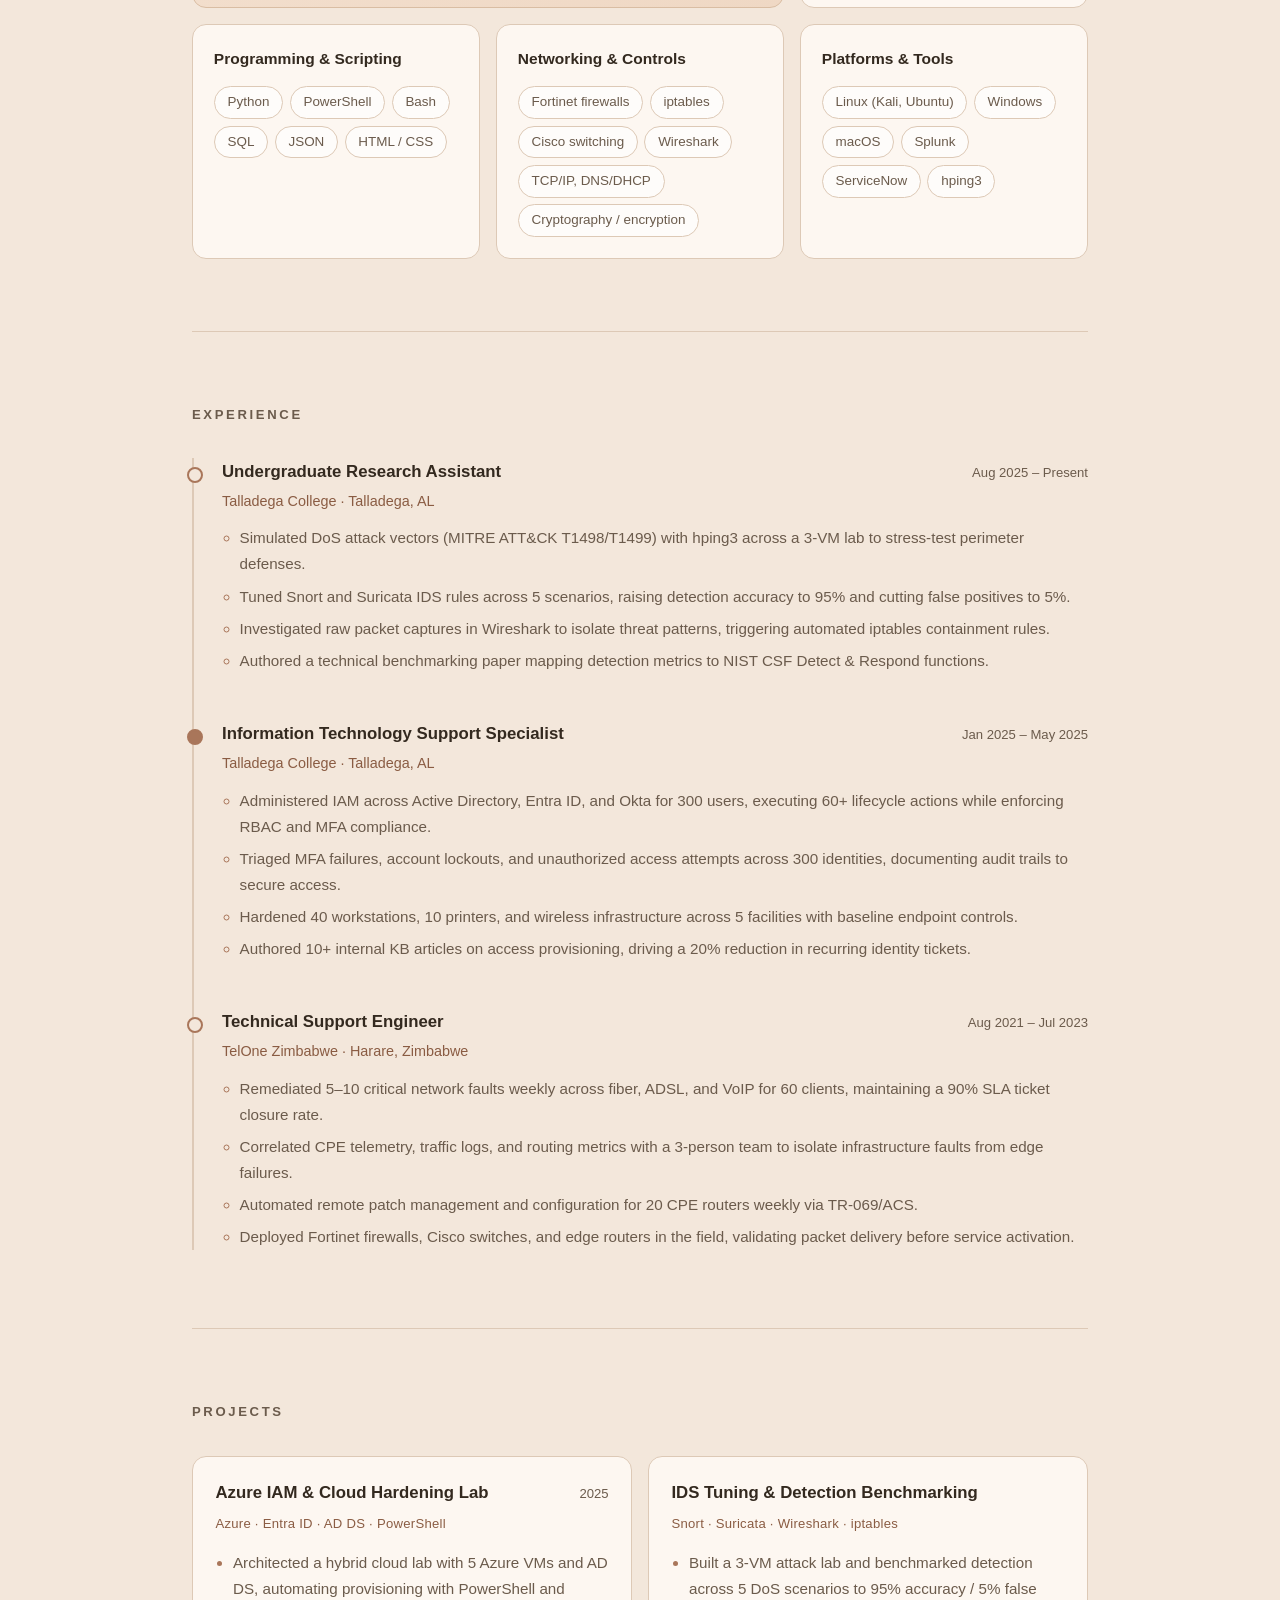
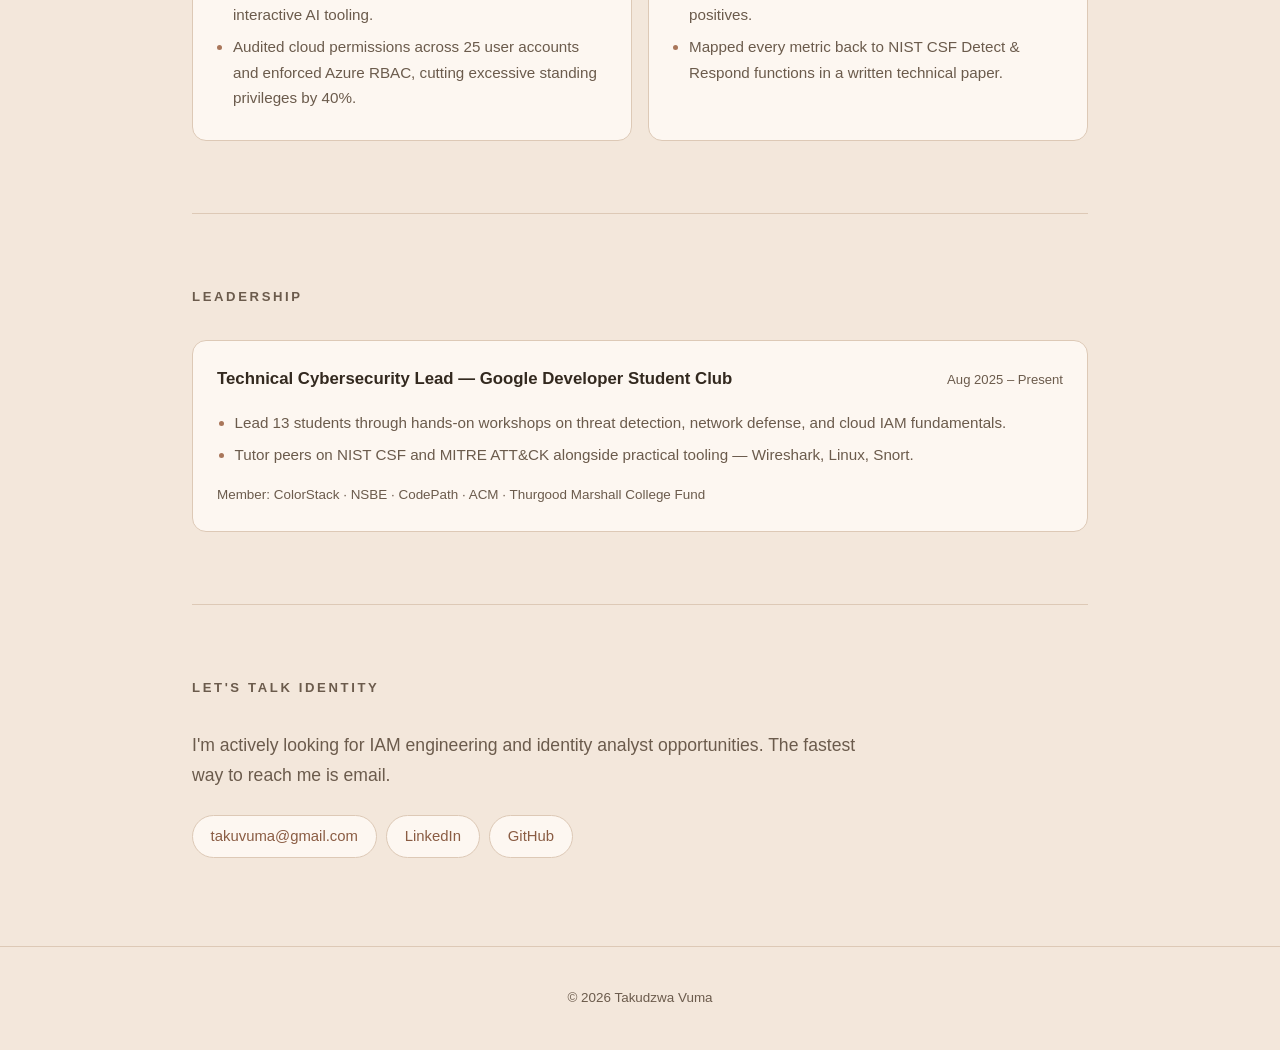
==== commit bb402a96: "Add profile photo to hero Portrait sits beside the headline on desktop, above it on mobile. Natural " ====
--- a/index.html
+++ b/index.html
@@ -24,6 +24,8 @@
 <main id="top">
 
   <section class="hero">
+    <img class="portrait" src="assets/profile.jpg"
+         alt="Portrait of Takudzwa Vuma" width="1066" height="1600" loading="eager" decoding="async" />
     <p class="eyebrow">Identity &amp; Access Management</p>
     <h1>I make sure the right people<br />have the <span>right access</span> — and nothing more.</h1>
     <p class="lede">
--- a/styles.css
+++ b/styles.css
@@ -60,7 +60,31 @@
 .lede { font-size: 1.1rem; color: var(--ink-soft); max-width: 42rem; }
 
 /* ---------- hero ---------- */
-.hero { padding-top: 5.5rem; border-bottom: 1px solid var(--line); }
+.hero {
+  padding-top: 5.5rem; border-bottom: 1px solid var(--line);
+  display: grid; gap: 2.5rem; align-items: start;
+  grid-template-columns: 1fr minmax(190px, 250px);
+  grid-template-areas:
+    "eyebrow portrait"
+    "title   portrait"
+    "lede    portrait"
+    "cta     portrait"
+    "stats   stats";
+}
+.hero .eyebrow { grid-area: eyebrow; }
+.hero h1 { grid-area: title; }
+.hero .lede { grid-area: lede; }
+.hero .cta-row { grid-area: cta; }
+.hero .stat-row { grid-area: stats; }
+.portrait {
+  grid-area: portrait;
+  width: 100%; height: auto; display: block;
+  border-radius: var(--radius);
+  border: 1px solid var(--line);
+  box-shadow: 0 18px 40px -22px rgba(51, 41, 31, .5);
+  object-fit: cover; aspect-ratio: 2 / 3;
+  background: var(--sand-deep);
+}
 .eyebrow {
   text-transform: uppercase; letter-spacing: .22em; font-size: .72rem;
   color: var(--clay-dark); font-weight: 600; margin-bottom: 1rem;
@@ -170,7 +194,13 @@
   .two-col { grid-template-columns: 1fr; }
   .skill-card.featured { grid-column: span 1; }
   section { padding: 3rem 0; }
-  .hero { padding-top: 3.5rem; }
+  .hero {
+    padding-top: 3.5rem;
+    grid-template-columns: 1fr;
+    grid-template-areas: "portrait" "eyebrow" "title" "lede" "cta" "stats";
+    gap: 1.75rem;
+  }
+  .portrait { max-width: 200px; }
 }
 
 @media (prefers-reduced-motion: reduce) {
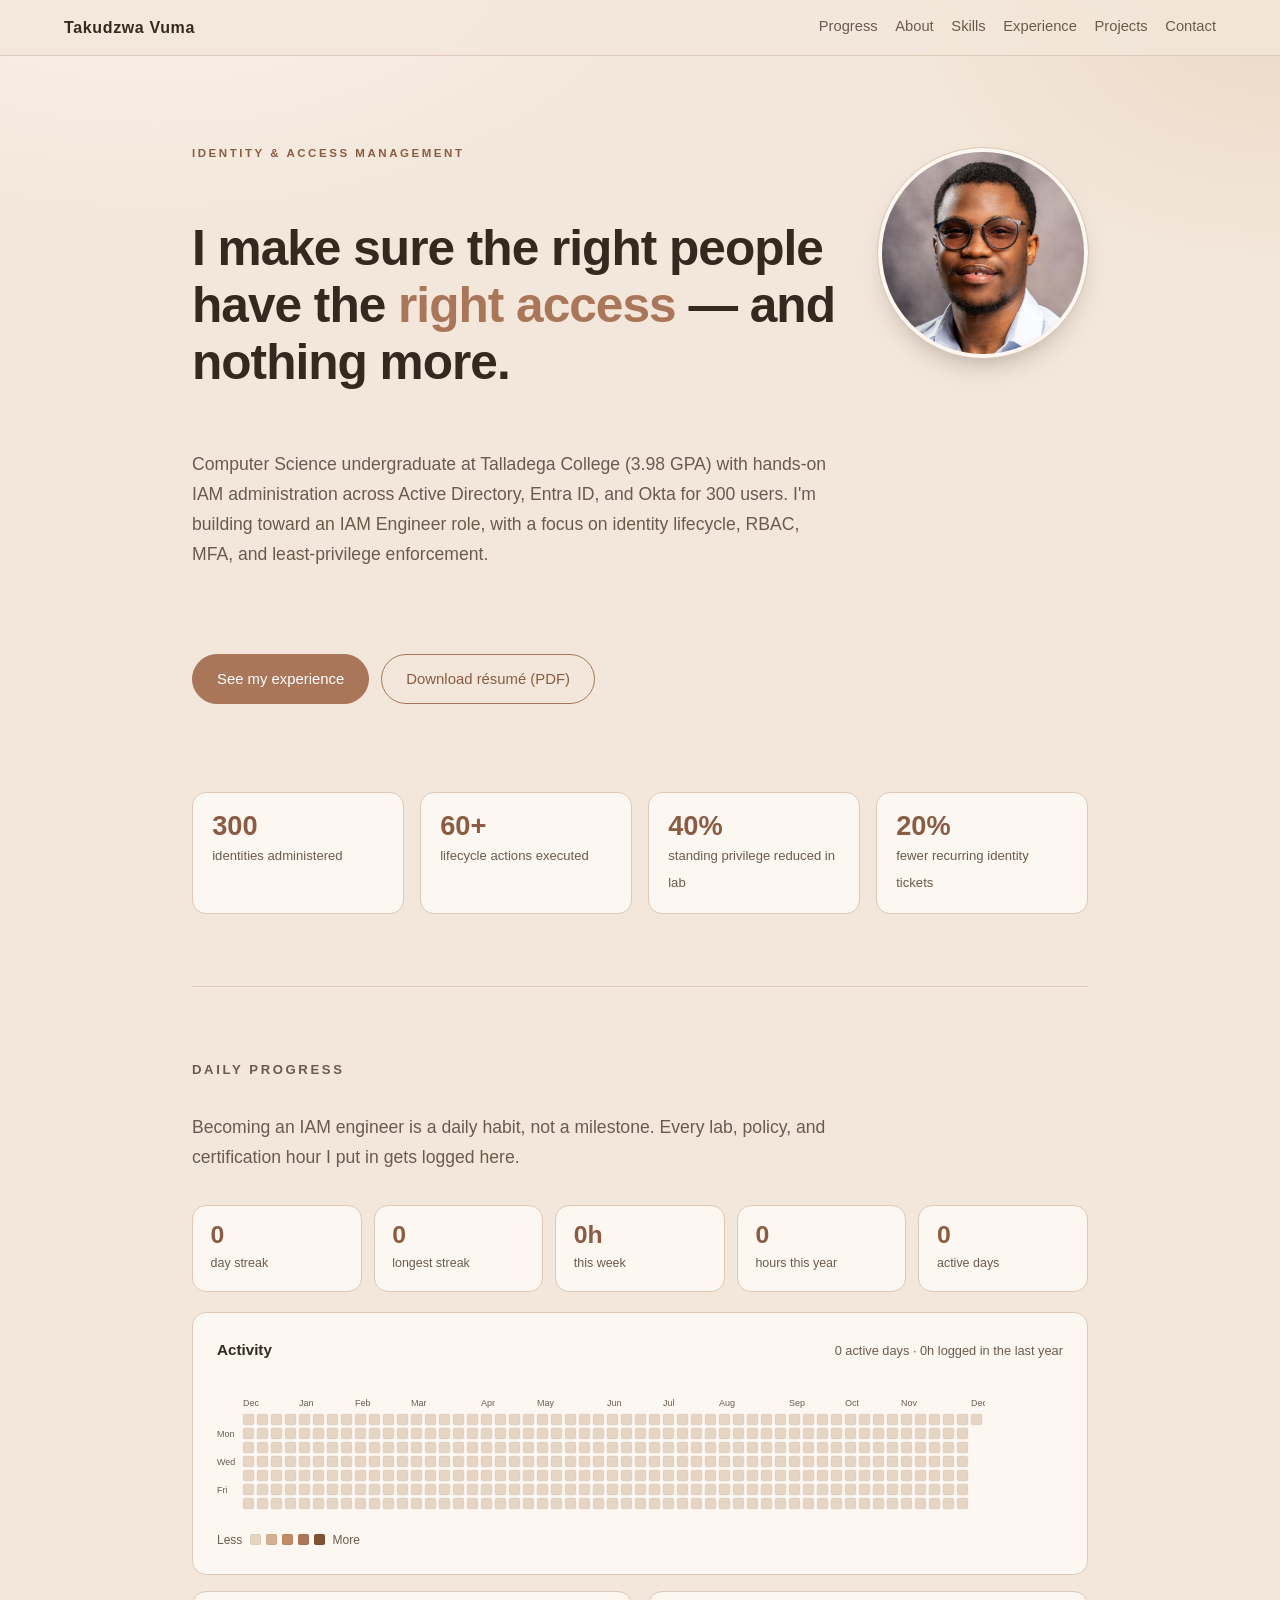
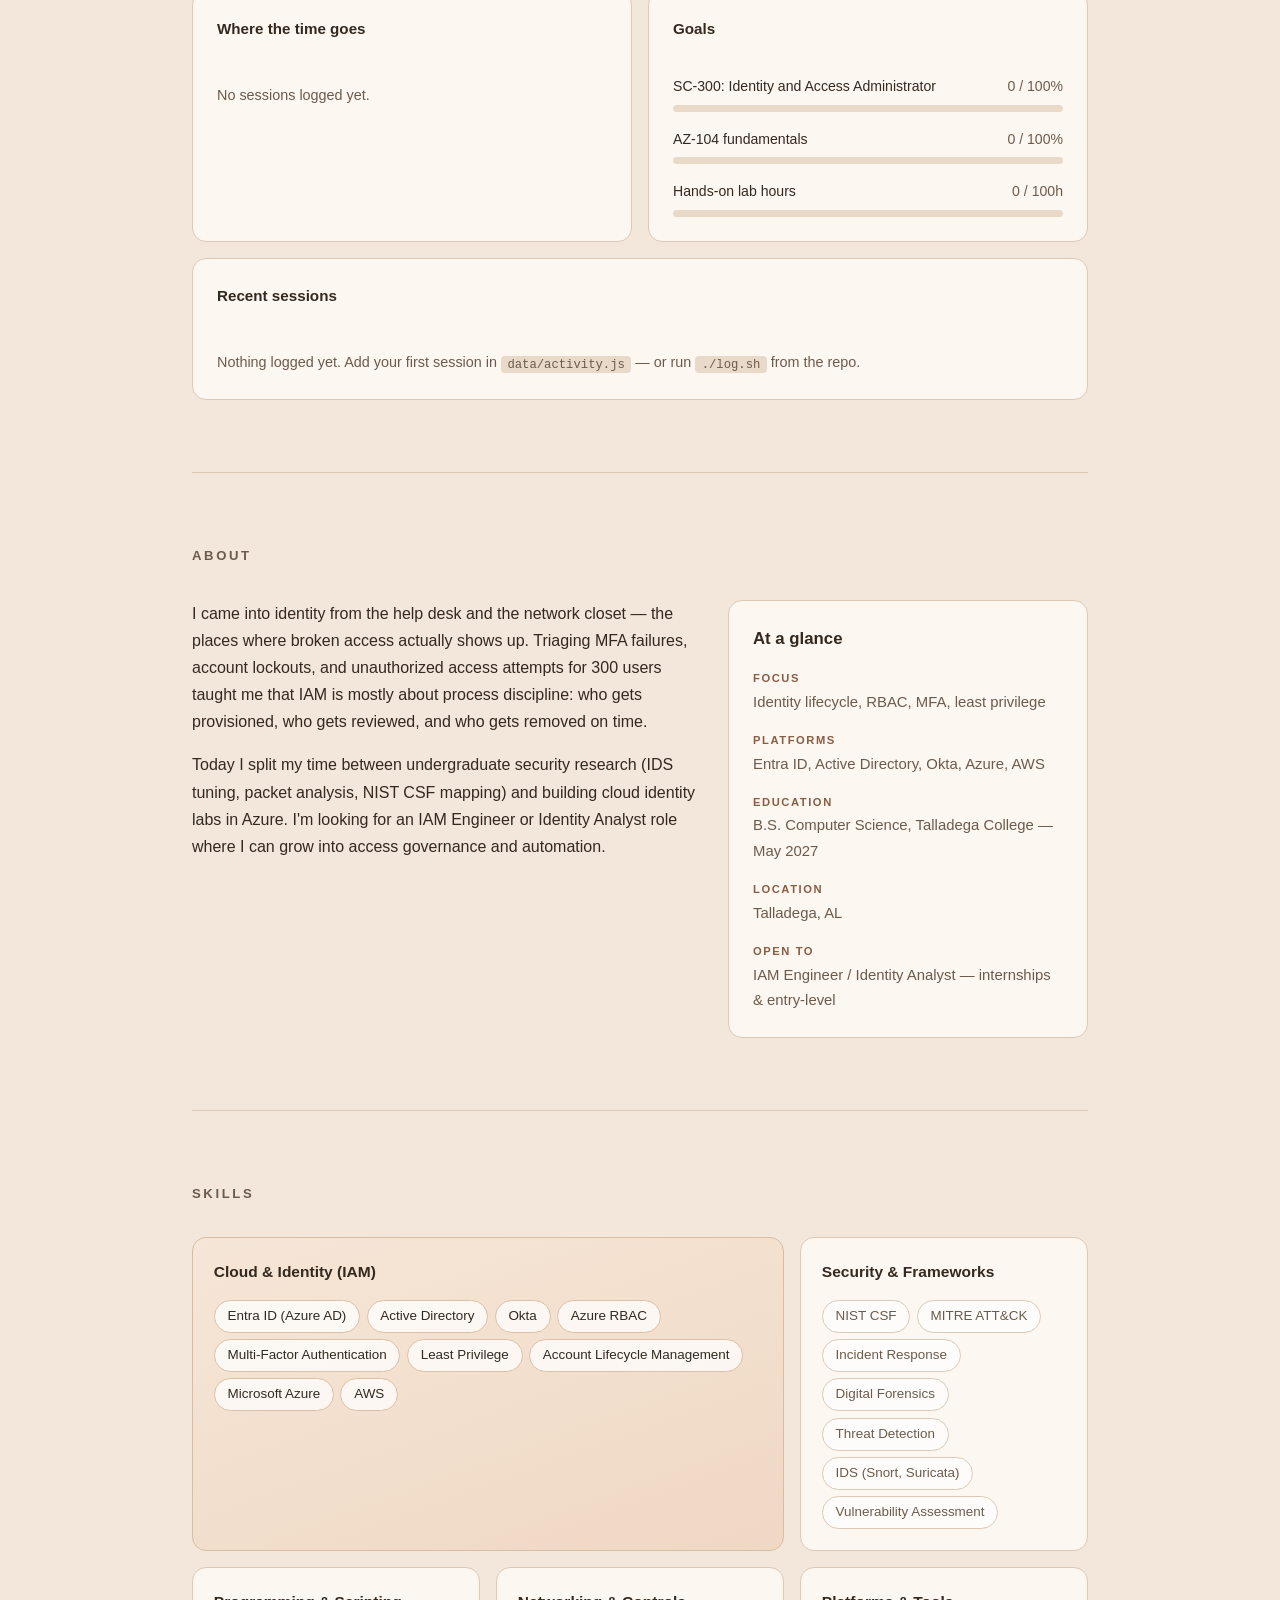
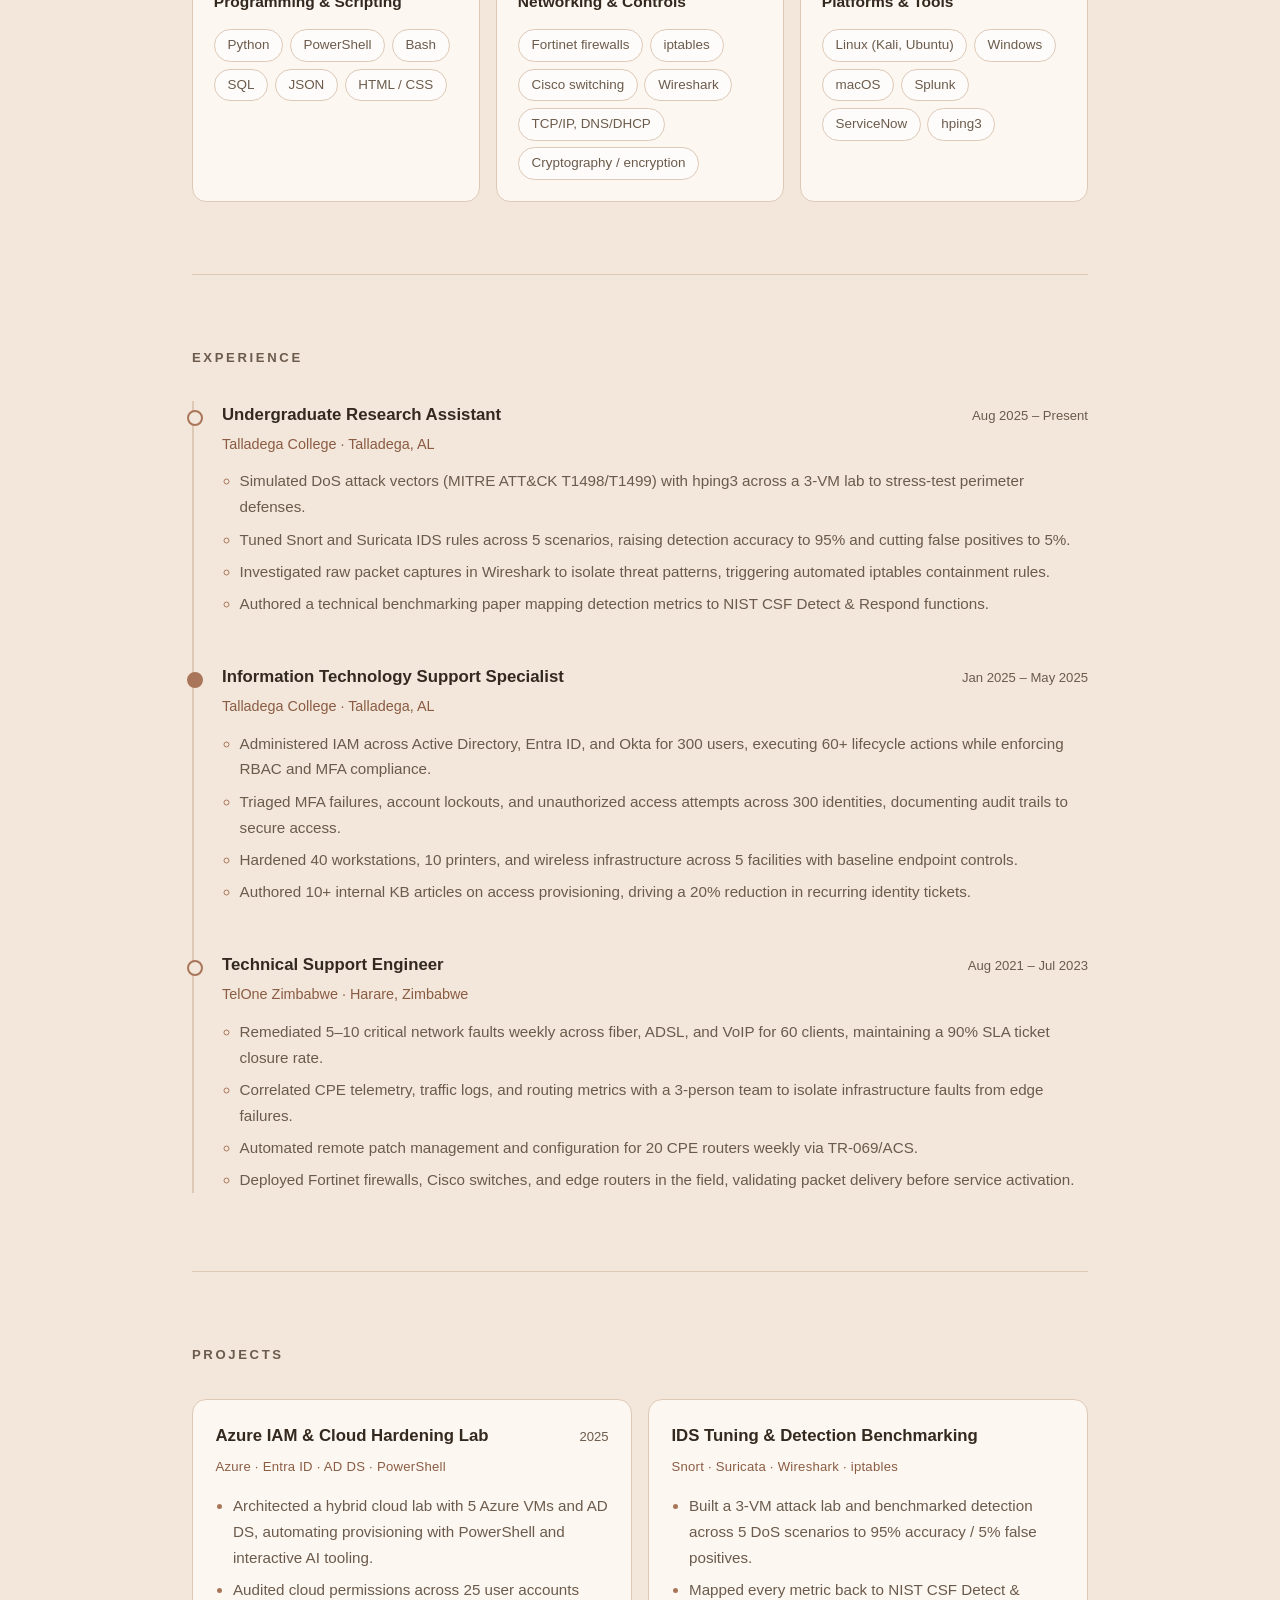
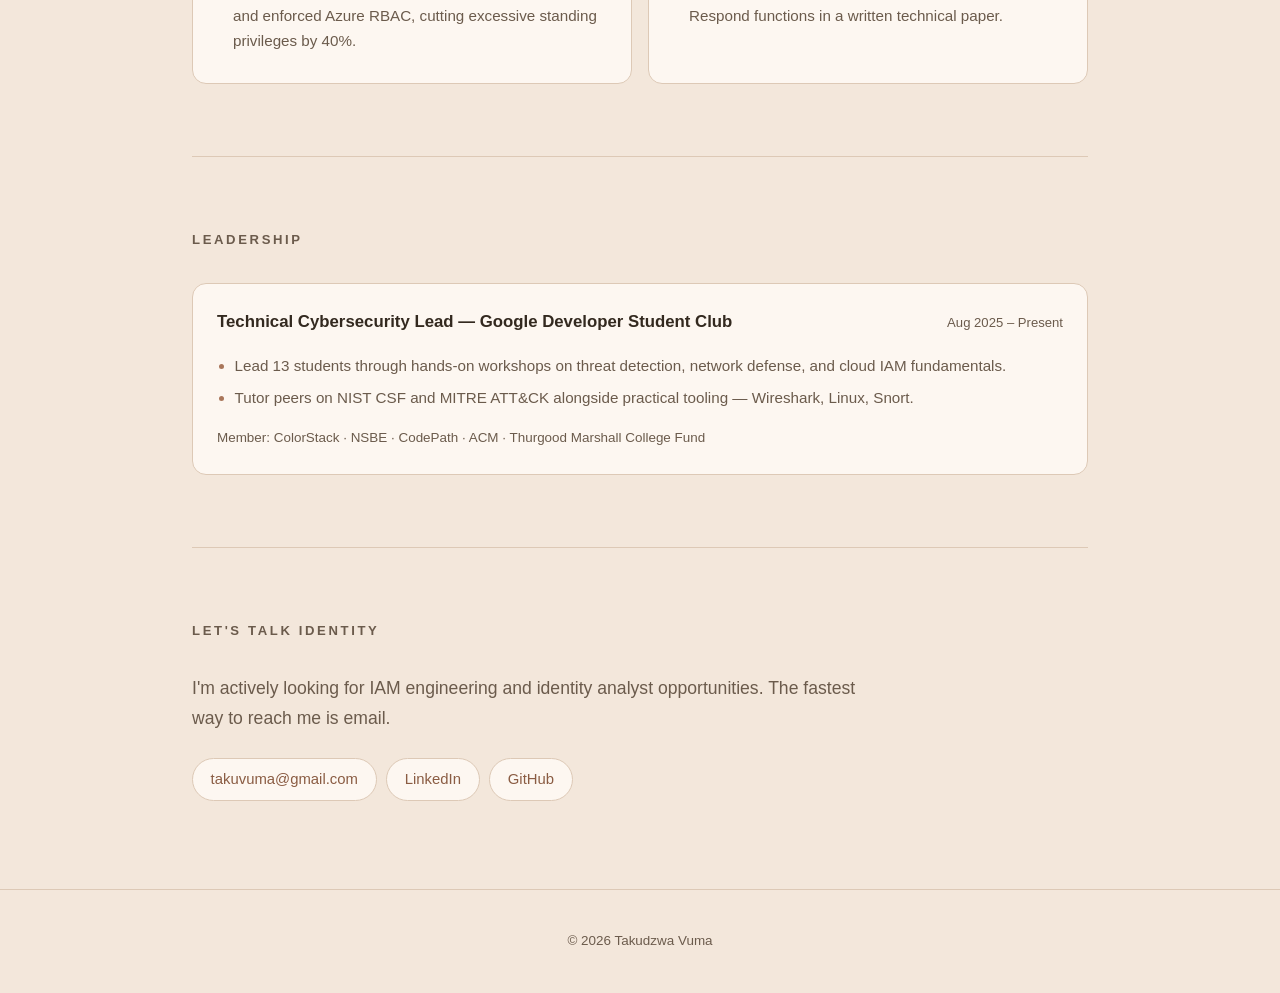
==== commit 35fefc45: "Crop hero portrait to a circular avatar 210px circle beside the headline (150px on mobile), framed w" ====
--- a/index.html
+++ b/index.html
@@ -24,8 +24,10 @@
 <main id="top">
 
   <section class="hero">
-    <img class="portrait" src="assets/profile.jpg"
-         alt="Portrait of Takudzwa Vuma" width="1066" height="1600" loading="eager" decoding="async" />
+    <span class="portrait">
+      <img src="assets/profile.jpg" alt="Portrait of Takudzwa Vuma"
+           width="1066" height="1600" loading="eager" decoding="async" />
+    </span>
     <p class="eyebrow">Identity &amp; Access Management</p>
     <h1>I make sure the right people<br />have the <span>right access</span> — and nothing more.</h1>
     <p class="lede">
--- a/styles.css
+++ b/styles.css
@@ -63,7 +63,7 @@
 .hero {
   padding-top: 5.5rem; border-bottom: 1px solid var(--line);
   display: grid; gap: 2.5rem; align-items: start;
-  grid-template-columns: 1fr minmax(190px, 250px);
+  grid-template-columns: 1fr 210px;
   grid-template-areas:
     "eyebrow portrait"
     "title   portrait"
@@ -78,12 +78,22 @@
 .hero .stat-row { grid-area: stats; }
 .portrait {
   grid-area: portrait;
-  width: 100%; height: auto; display: block;
-  border-radius: var(--radius);
-  border: 1px solid var(--line);
-  box-shadow: 0 18px 40px -22px rgba(51, 41, 31, .5);
-  object-fit: cover; aspect-ratio: 2 / 3;
+  width: 210px; height: 210px;
+  display: block; overflow: hidden;
+  border-radius: 50%;
+  border: 4px solid var(--shell);
+  outline: 1px solid var(--line);
+  box-shadow: 0 14px 32px -18px rgba(51, 41, 31, .55);
   background: var(--sand-deep);
+  margin-top: .25rem;
+}
+.portrait img {
+  /* Source is 1066x1600 with the face centred near (46%, 25%).
+     Scale to 160% of the circle, then offset so the face lands dead centre.
+     Percentages keep the framing identical at every circle size. */
+  display: block;
+  width: 160%; height: auto;
+  margin-left: -24%; margin-top: -10%;
 }
 .eyebrow {
   text-transform: uppercase; letter-spacing: .22em; font-size: .72rem;
@@ -200,7 +210,7 @@
     grid-template-areas: "portrait" "eyebrow" "title" "lede" "cta" "stats";
     gap: 1.75rem;
   }
-  .portrait { max-width: 200px; }
+  .portrait { width: 150px; height: 150px; }
 }
 
 @media (prefers-reduced-motion: reduce) {
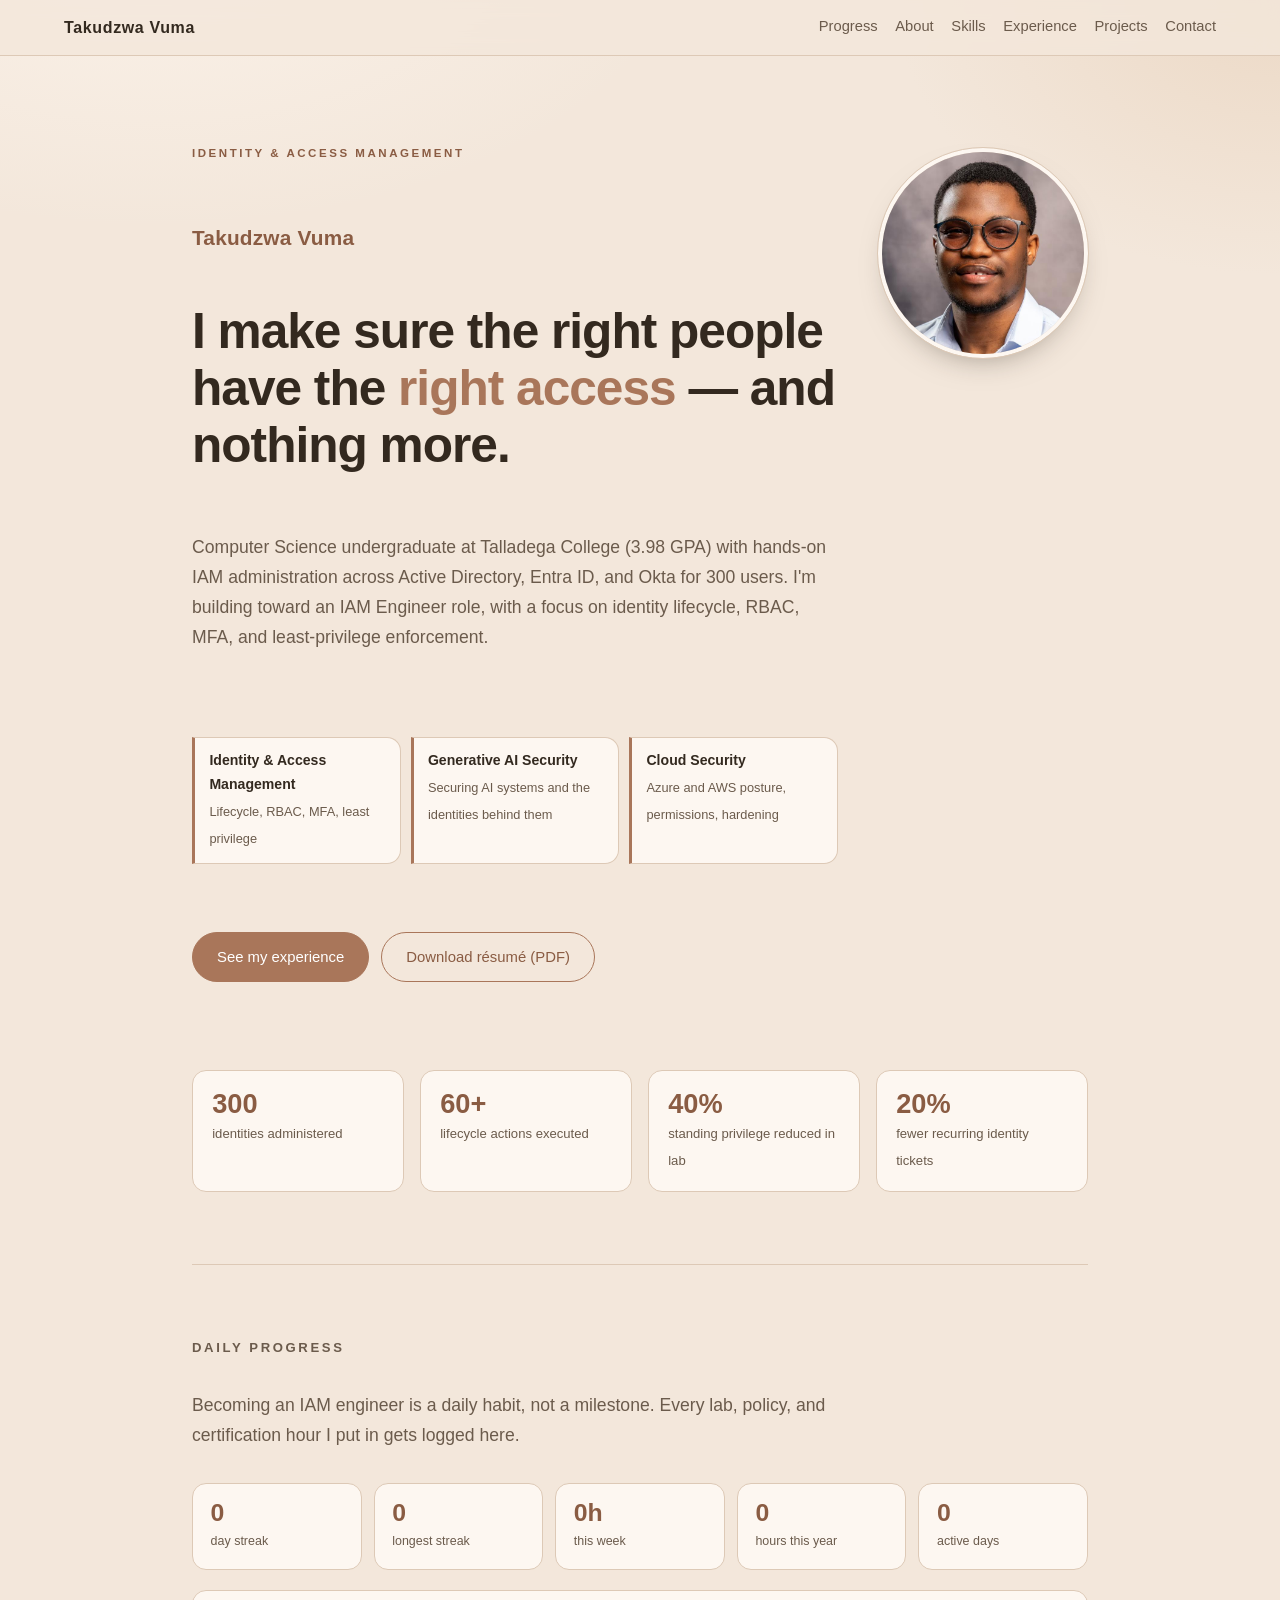
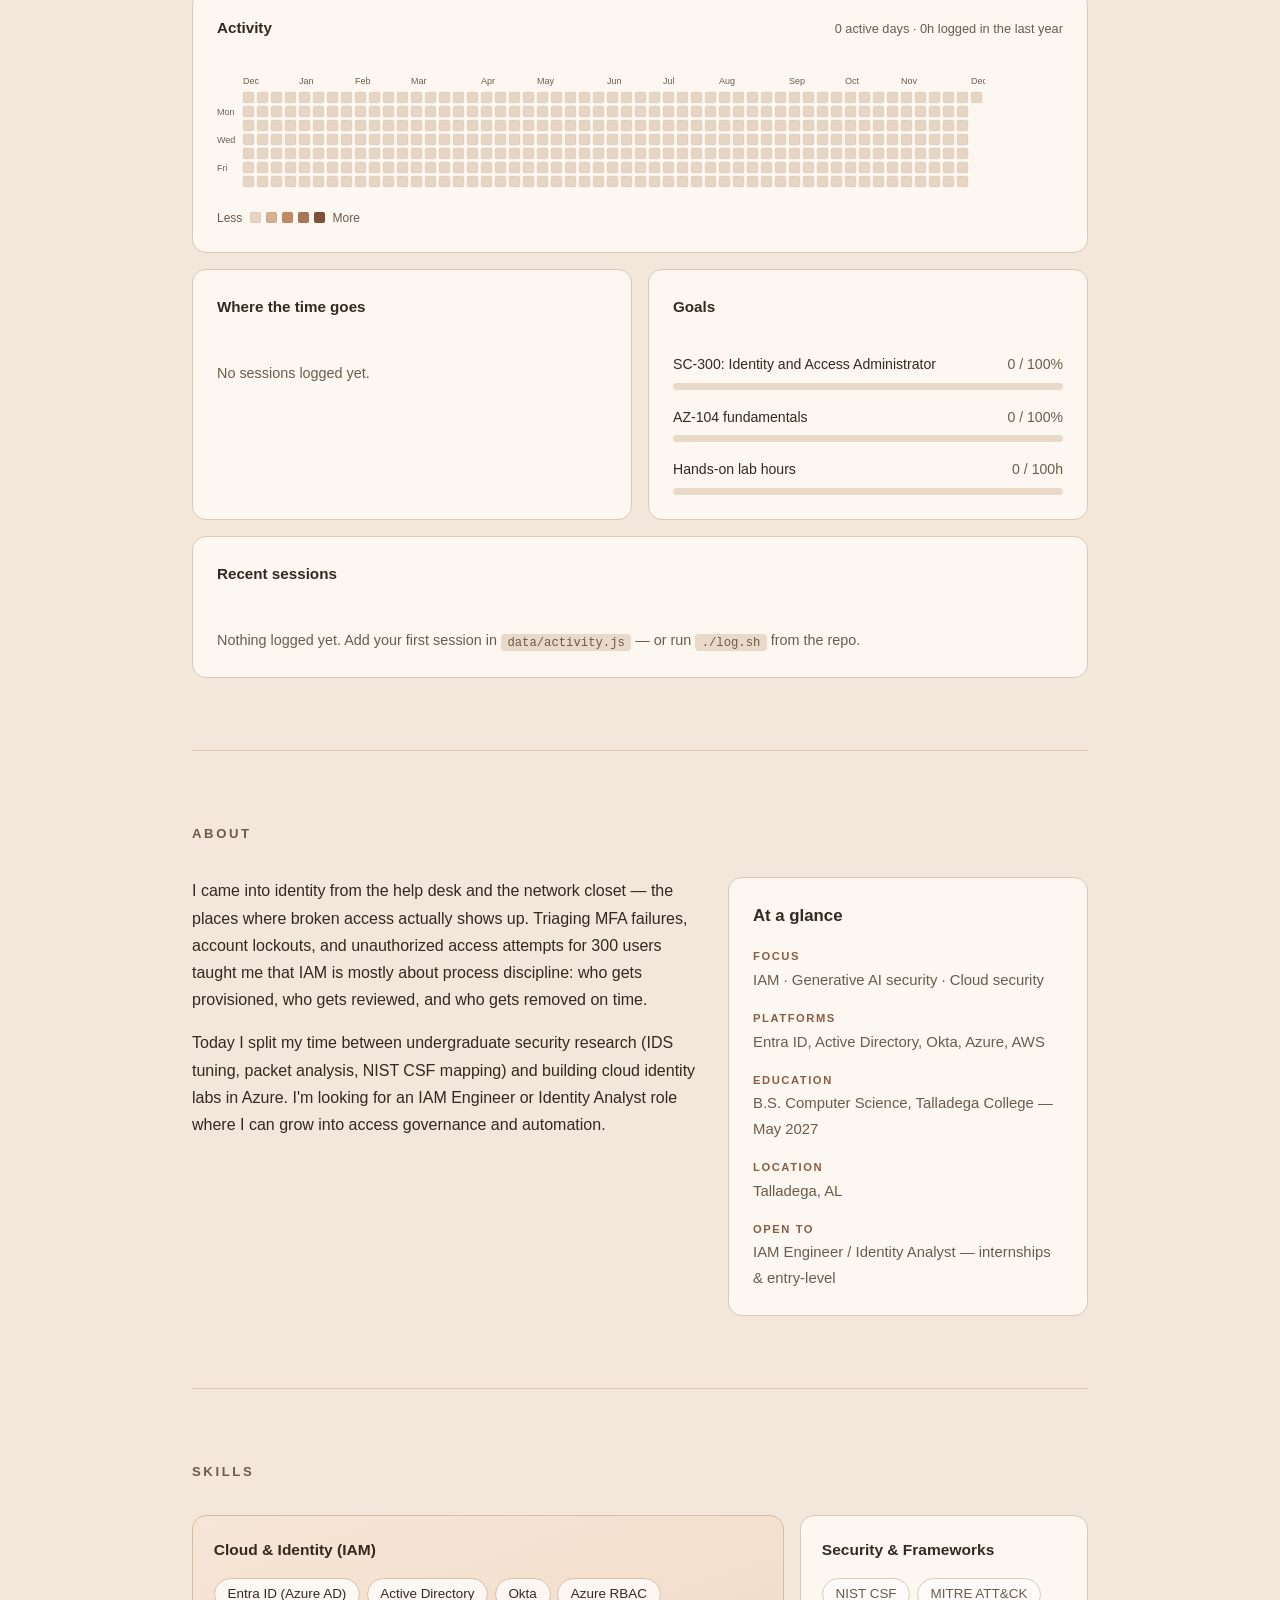
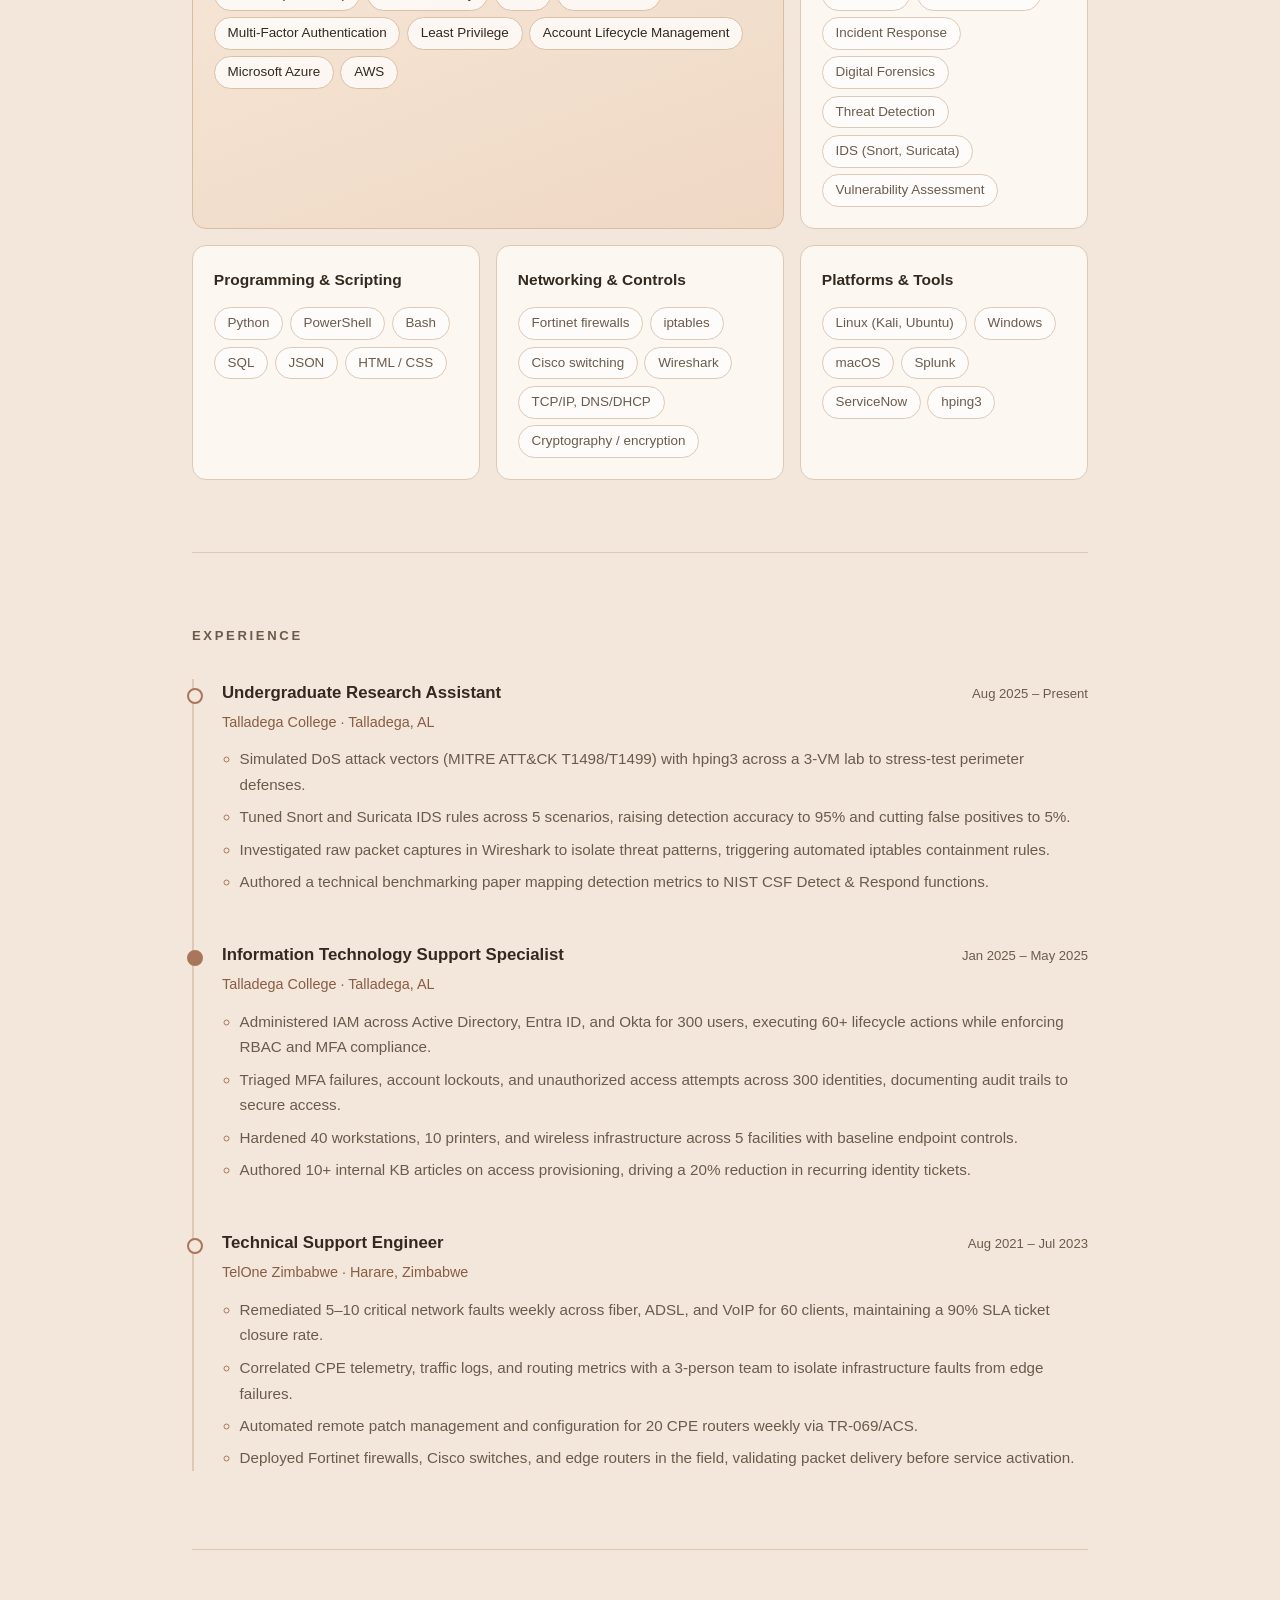
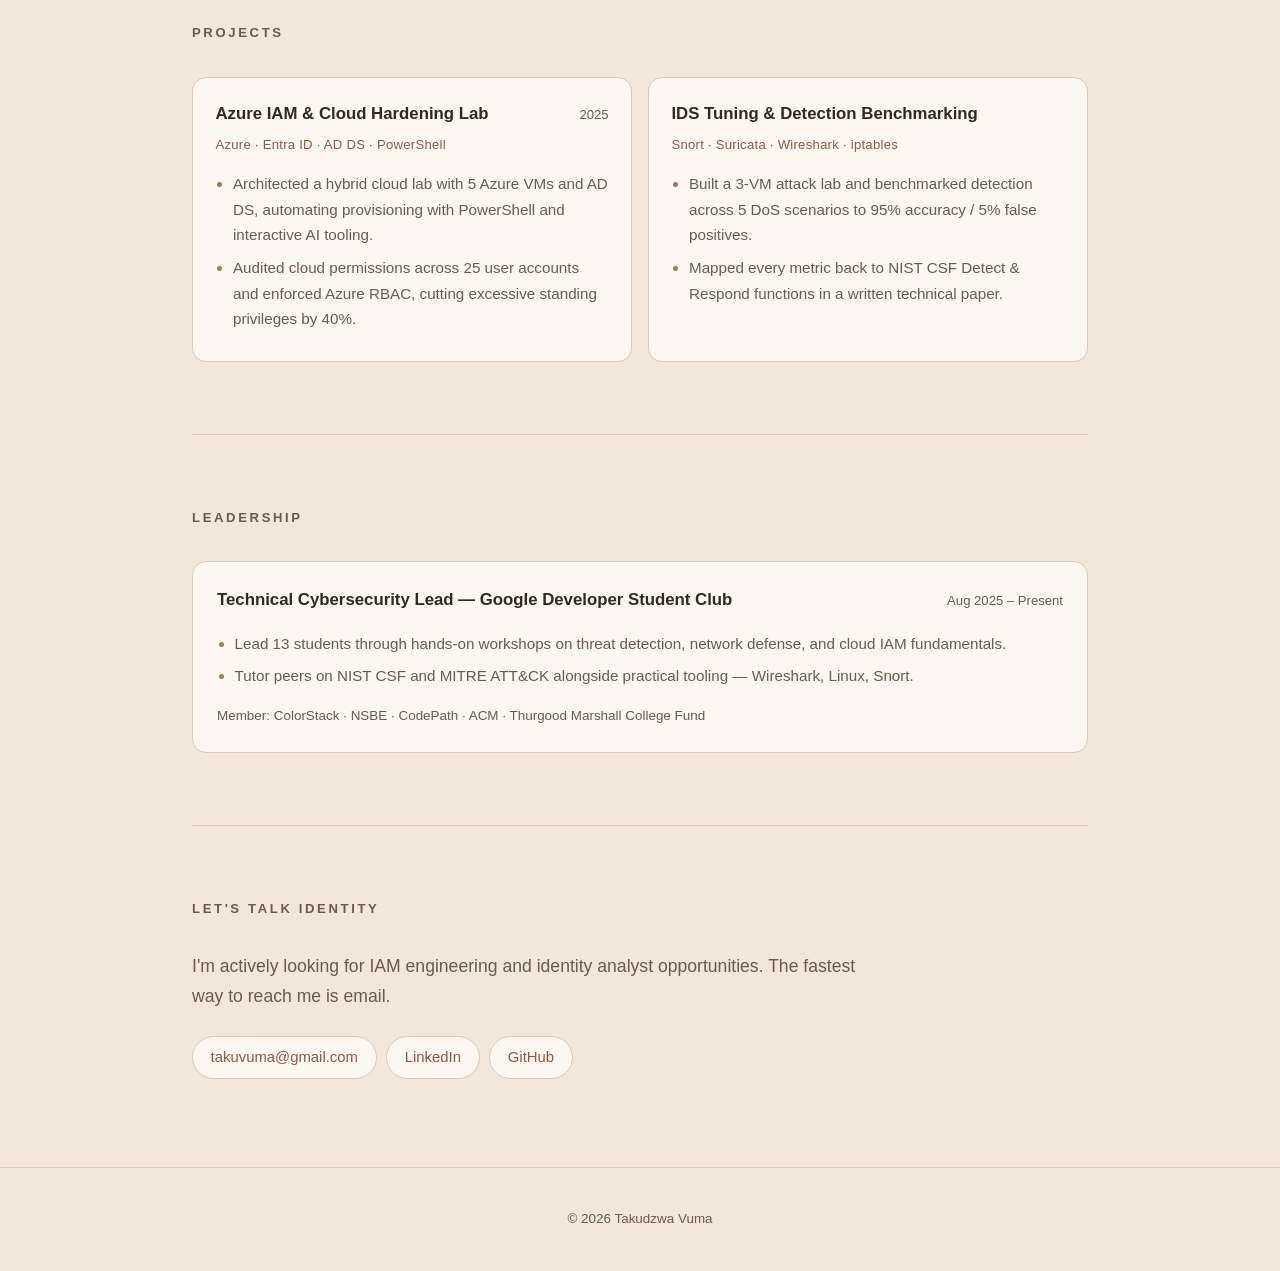
==== commit 93b81c10: "Add name and focus areas to hero Name above the headline, plus three focus cards: IAM, generative AI" ====
--- a/index.html
+++ b/index.html
@@ -4,7 +4,7 @@
 <meta charset="utf-8" />
 <meta name="viewport" content="width=device-width, initial-scale=1" />
 <title>Takudzwa Vuma — Identity &amp; Access Management</title>
-<meta name="description" content="Takudzwa Vuma — aspiring IAM Engineer. Active Directory, Entra ID, Okta, Azure RBAC, MFA, and identity lifecycle work." />
+<meta name="description" content="Takudzwa Vuma — aspiring IAM Engineer. Identity and access management, generative AI security, and cloud security." />
 <link rel="stylesheet" href="styles.css" />
 </head>
 <body>
@@ -29,12 +29,19 @@
            width="1066" height="1600" loading="eager" decoding="async" />
     </span>
     <p class="eyebrow">Identity &amp; Access Management</p>
+    <p class="name">Takudzwa Vuma</p>
     <h1>I make sure the right people<br />have the <span>right access</span> — and nothing more.</h1>
     <p class="lede">
       Computer Science undergraduate at Talladega College (3.98 GPA) with hands-on IAM administration
       across Active Directory, Entra ID, and Okta for 300 users. I'm building toward an
       IAM Engineer role, with a focus on identity lifecycle, RBAC, MFA, and least-privilege enforcement.
     </p>
+    <ul class="focus">
+      <li><strong>Identity &amp; Access Management</strong><span>Lifecycle, RBAC, MFA, least privilege</span></li>
+      <li><strong>Generative AI Security</strong><span>Securing AI systems and the identities behind them</span></li>
+      <li><strong>Cloud Security</strong><span>Azure and AWS posture, permissions, hardening</span></li>
+    </ul>
+
     <div class="cta-row">
       <a class="cta" href="#experience">See my experience</a>
       <a class="cta ghost" href="Takudzwa_Vuma_Resume.pdf" target="_blank" rel="noopener">Download résumé (PDF)</a>
@@ -113,7 +120,7 @@
       <aside class="panel">
         <h3>At a glance</h3>
         <dl>
-          <dt>Focus</dt><dd>Identity lifecycle, RBAC, MFA, least privilege</dd>
+          <dt>Focus</dt><dd>IAM · Generative AI security · Cloud security</dd>
           <dt>Platforms</dt><dd>Entra ID, Active Directory, Okta, Azure, AWS</dd>
           <dt>Education</dt><dd>B.S. Computer Science, Talladega College — May 2027</dd>
           <dt>Location</dt><dd>Talladega, AL</dd>
--- a/styles.css
+++ b/styles.css
@@ -66,14 +66,18 @@
   grid-template-columns: 1fr 210px;
   grid-template-areas:
     "eyebrow portrait"
+    "name    portrait"
     "title   portrait"
     "lede    portrait"
+    "focus   portrait"
     "cta     portrait"
     "stats   stats";
 }
 .hero .eyebrow { grid-area: eyebrow; }
 .hero h1 { grid-area: title; }
+.hero .name { grid-area: name; }
 .hero .lede { grid-area: lede; }
+.hero .focus { grid-area: focus; }
 .hero .cta-row { grid-area: cta; }
 .hero .stat-row { grid-area: stats; }
 .portrait {
@@ -207,7 +211,7 @@
   .hero {
     padding-top: 3.5rem;
     grid-template-columns: 1fr;
-    grid-template-areas: "portrait" "eyebrow" "title" "lede" "cta" "stats";
+    grid-template-areas: "portrait" "eyebrow" "name" "title" "lede" "focus" "cta" "stats";
     gap: 1.75rem;
   }
   .portrait { width: 150px; height: 150px; }
@@ -298,3 +302,21 @@
   .dash-grid { grid-template-columns: 1fr; }
   .dash-grid .span-2 { grid-column: span 1; }
 }
+
+/* hero name + focus areas */
+.name {
+  font-size: 1.3rem; font-weight: 600; letter-spacing: .01em;
+  color: var(--clay-dark); margin: 0 0 .5rem;
+}
+.focus {
+  list-style: none; margin: 1.75rem 0 0; padding: 0;
+  display: grid; gap: .6rem; grid-template-columns: repeat(auto-fit, minmax(13rem, 1fr));
+}
+.focus li {
+  background: var(--shell); border: 1px solid var(--line);
+  border-left: 3px solid var(--clay);
+  border-radius: 0 var(--radius) var(--radius) 0;
+  padding: .7rem .9rem;
+}
+.focus strong { display: block; font-size: .88rem; font-weight: 600; }
+.focus span { font-size: .8rem; color: var(--ink-soft); }
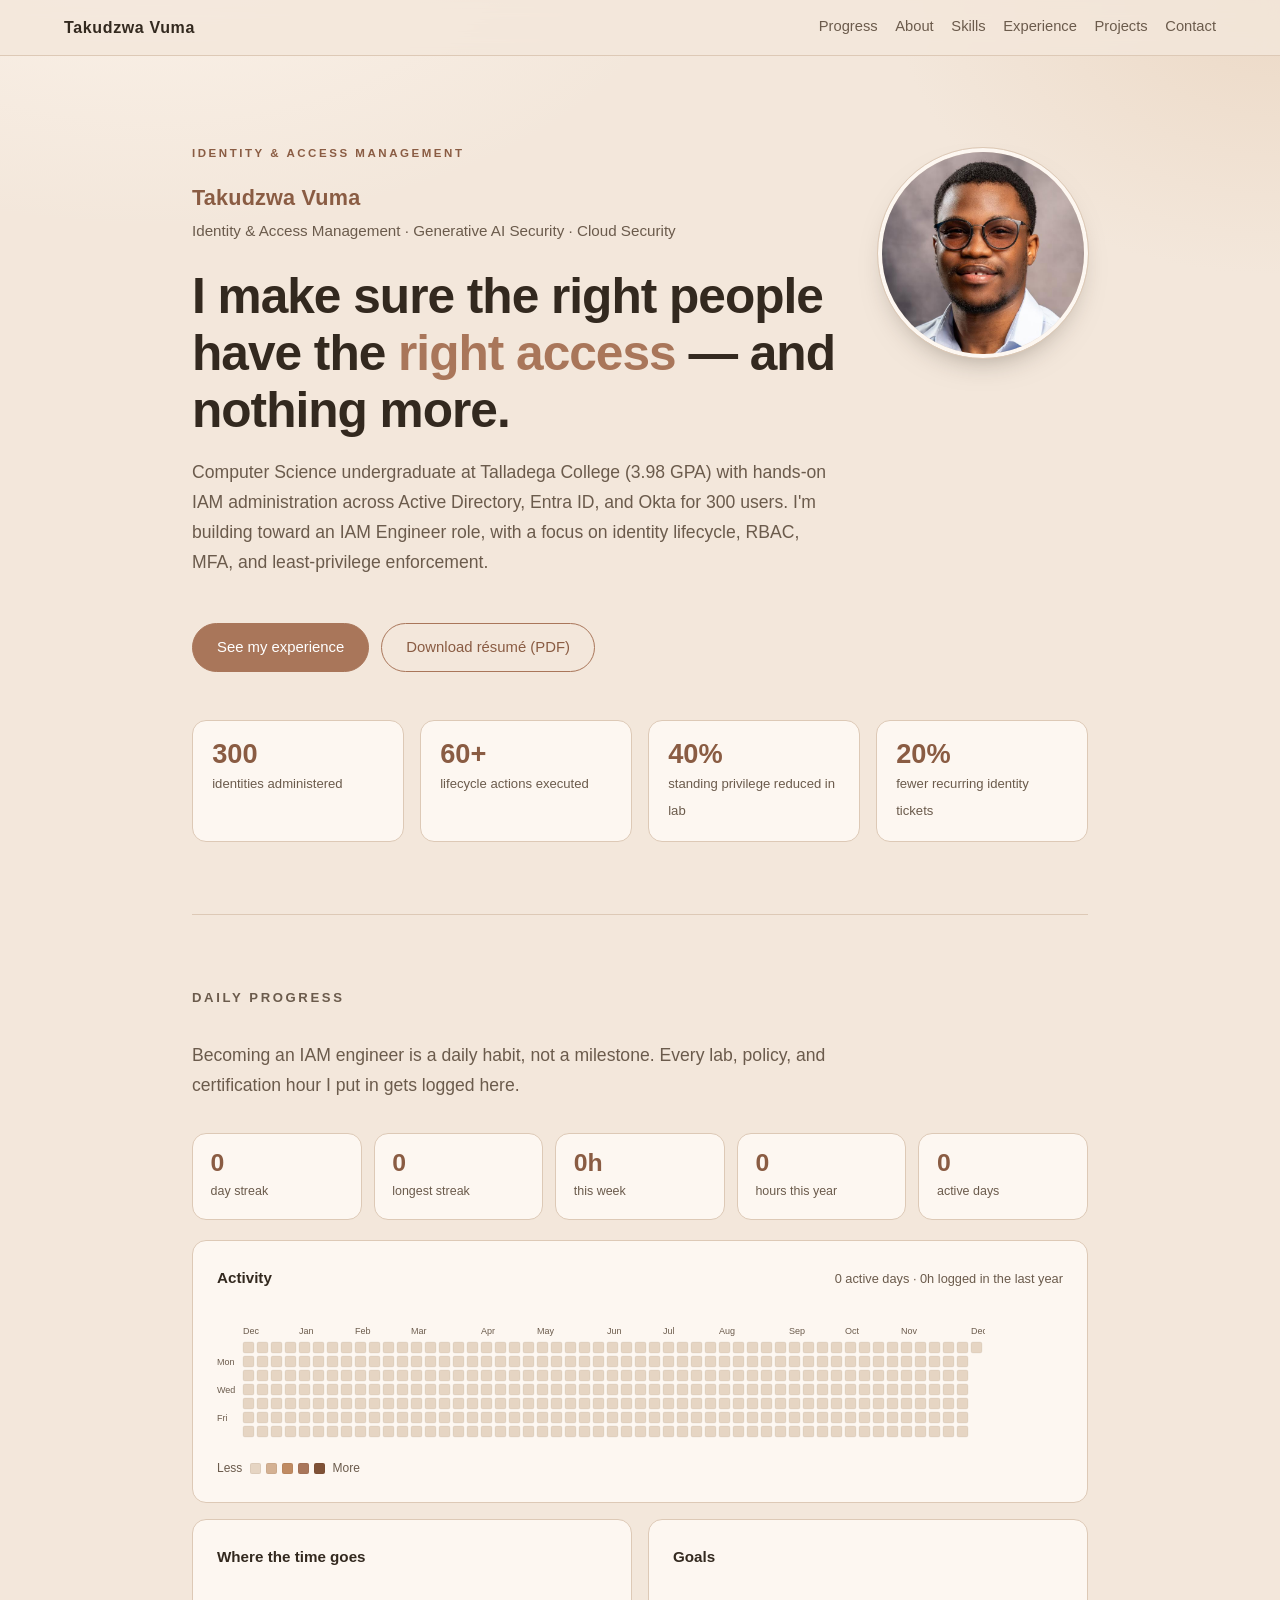
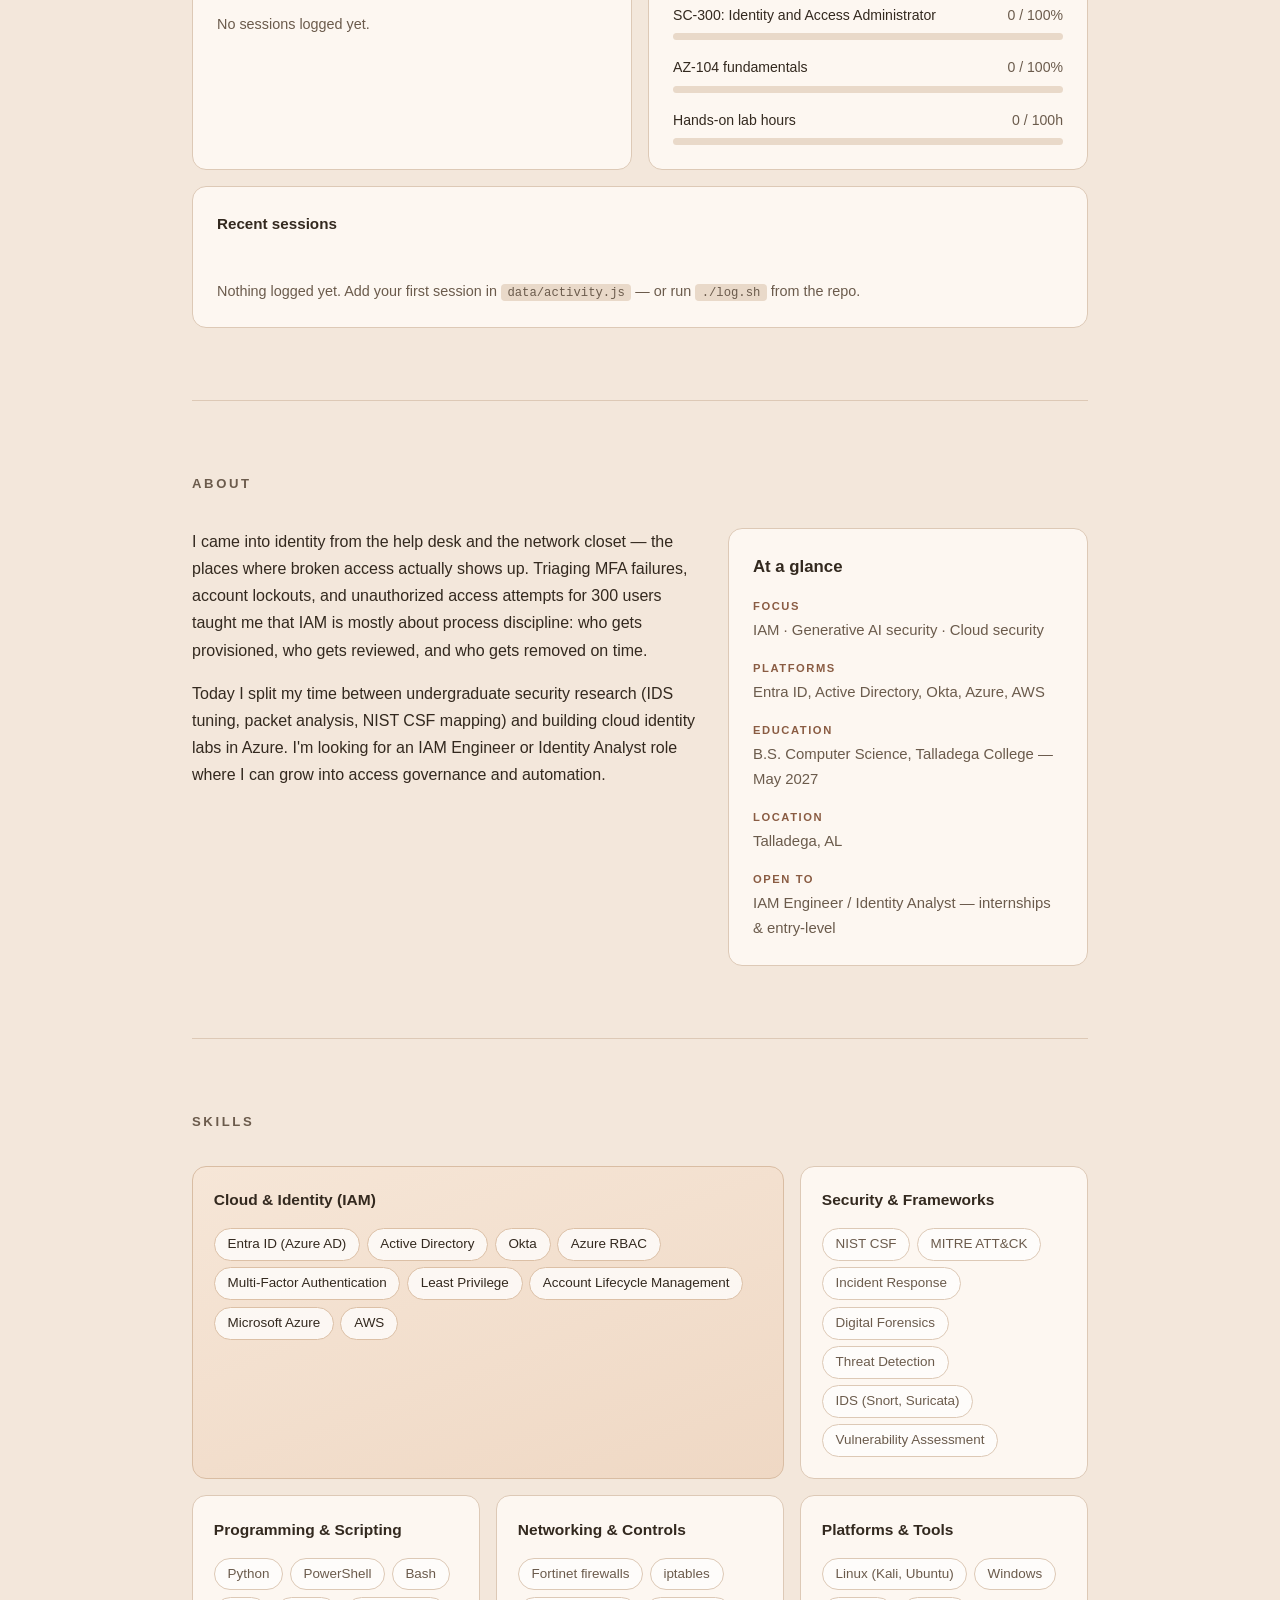
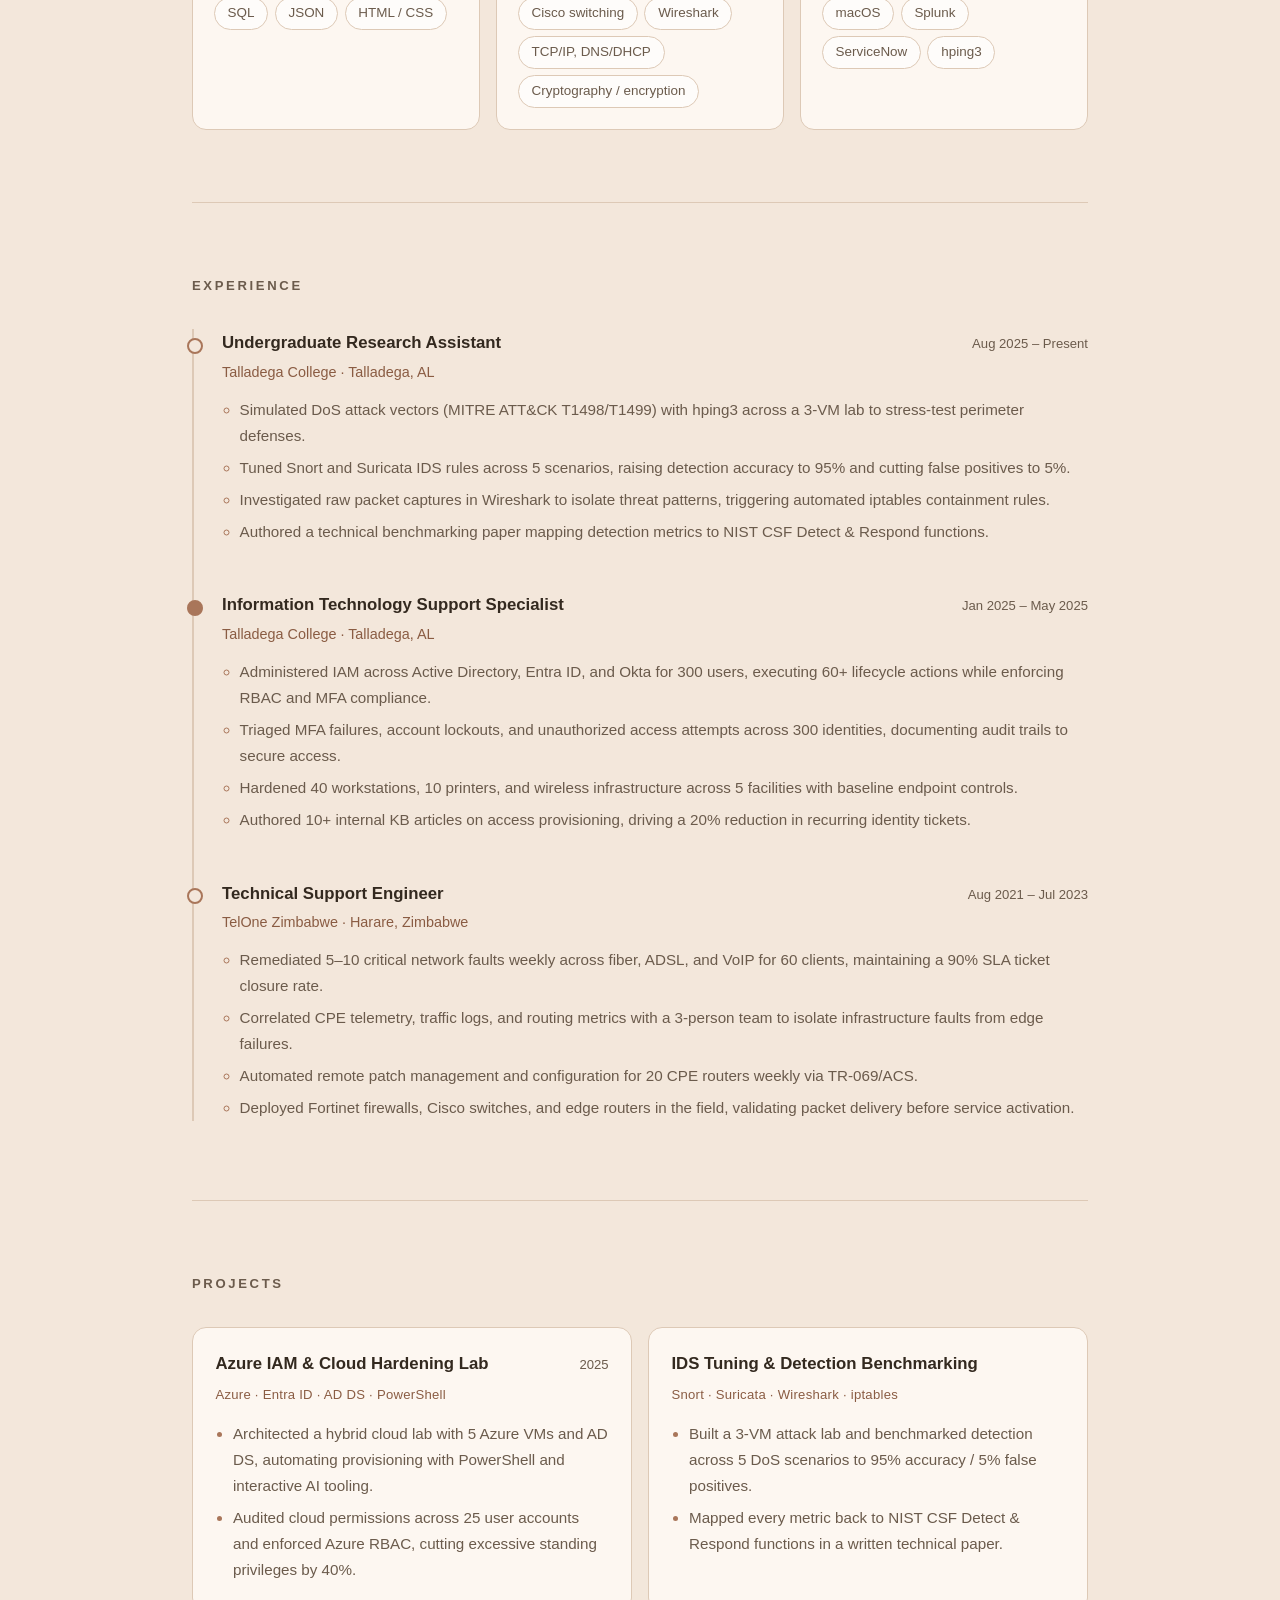
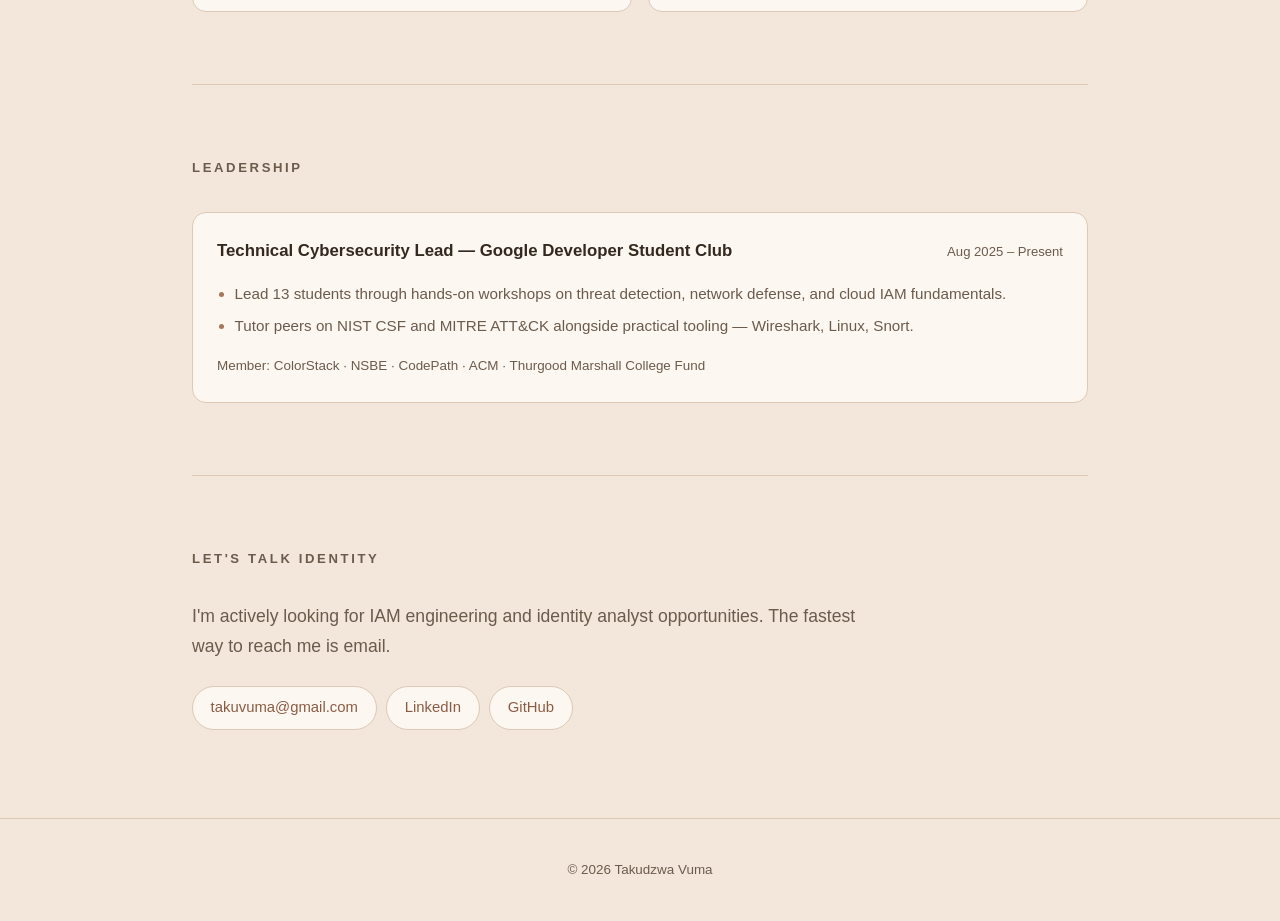
==== commit 94422547: "Show focus areas as a LinkedIn-style headline under the name Replace the three focus cards with a si" ====
--- a/index.html
+++ b/index.html
@@ -30,18 +30,13 @@
     </span>
     <p class="eyebrow">Identity &amp; Access Management</p>
     <p class="name">Takudzwa Vuma</p>
+    <p class="headline">Identity &amp; Access Management · Generative AI Security · Cloud Security</p>
     <h1>I make sure the right people<br />have the <span>right access</span> — and nothing more.</h1>
     <p class="lede">
       Computer Science undergraduate at Talladega College (3.98 GPA) with hands-on IAM administration
       across Active Directory, Entra ID, and Okta for 300 users. I'm building toward an
       IAM Engineer role, with a focus on identity lifecycle, RBAC, MFA, and least-privilege enforcement.
     </p>
-    <ul class="focus">
-      <li><strong>Identity &amp; Access Management</strong><span>Lifecycle, RBAC, MFA, least privilege</span></li>
-      <li><strong>Generative AI Security</strong><span>Securing AI systems and the identities behind them</span></li>
-      <li><strong>Cloud Security</strong><span>Azure and AWS posture, permissions, hardening</span></li>
-    </ul>
-
     <div class="cta-row">
       <a class="cta" href="#experience">See my experience</a>
       <a class="cta ghost" href="Takudzwa_Vuma_Resume.pdf" target="_blank" rel="noopener">Download résumé (PDF)</a>
--- a/styles.css
+++ b/styles.css
@@ -62,14 +62,14 @@
 /* ---------- hero ---------- */
 .hero {
   padding-top: 5.5rem; border-bottom: 1px solid var(--line);
-  display: grid; gap: 2.5rem; align-items: start;
+  display: grid; gap: 0 2.5rem; align-items: start;
   grid-template-columns: 1fr 210px;
   grid-template-areas:
     "eyebrow portrait"
-    "name    portrait"
-    "title   portrait"
-    "lede    portrait"
-    "focus   portrait"
+    "name     portrait"
+    "headline portrait"
+    "title    portrait"
+    "lede     portrait"
     "cta     portrait"
     "stats   stats";
 }
@@ -77,7 +77,7 @@
 .hero h1 { grid-area: title; }
 .hero .name { grid-area: name; }
 .hero .lede { grid-area: lede; }
-.hero .focus { grid-area: focus; }
+.hero .headline { grid-area: headline; }
 .hero .cta-row { grid-area: cta; }
 .hero .stat-row { grid-area: stats; }
 .portrait {
@@ -211,10 +211,10 @@
   .hero {
     padding-top: 3.5rem;
     grid-template-columns: 1fr;
-    grid-template-areas: "portrait" "eyebrow" "name" "title" "lede" "focus" "cta" "stats";
-    gap: 1.75rem;
+    grid-template-areas: "portrait" "eyebrow" "name" "headline" "title" "lede" "cta" "stats";
+    gap: 0;
   }
-  .portrait { width: 150px; height: 150px; }
+  .portrait { width: 150px; height: 150px; margin: 0 0 1.5rem; }
 }
 
 @media (prefers-reduced-motion: reduce) {
@@ -305,18 +305,10 @@
 
 /* hero name + focus areas */
 .name {
-  font-size: 1.3rem; font-weight: 600; letter-spacing: .01em;
-  color: var(--clay-dark); margin: 0 0 .5rem;
-}
-.focus {
-  list-style: none; margin: 1.75rem 0 0; padding: 0;
-  display: grid; gap: .6rem; grid-template-columns: repeat(auto-fit, minmax(13rem, 1fr));
-}
-.focus li {
-  background: var(--shell); border: 1px solid var(--line);
-  border-left: 3px solid var(--clay);
-  border-radius: 0 var(--radius) var(--radius) 0;
-  padding: .7rem .9rem;
-}
-.focus strong { display: block; font-size: .88rem; font-weight: 600; }
-.focus span { font-size: .8rem; color: var(--ink-soft); }
+  font-size: 1.35rem; font-weight: 600; letter-spacing: .01em;
+  color: var(--clay-dark); margin: 0 0 .2rem;
+}
+.headline {
+  font-size: .95rem; color: var(--ink-soft);
+  margin: 0 0 1.6rem; max-width: 38rem; line-height: 1.5;
+}
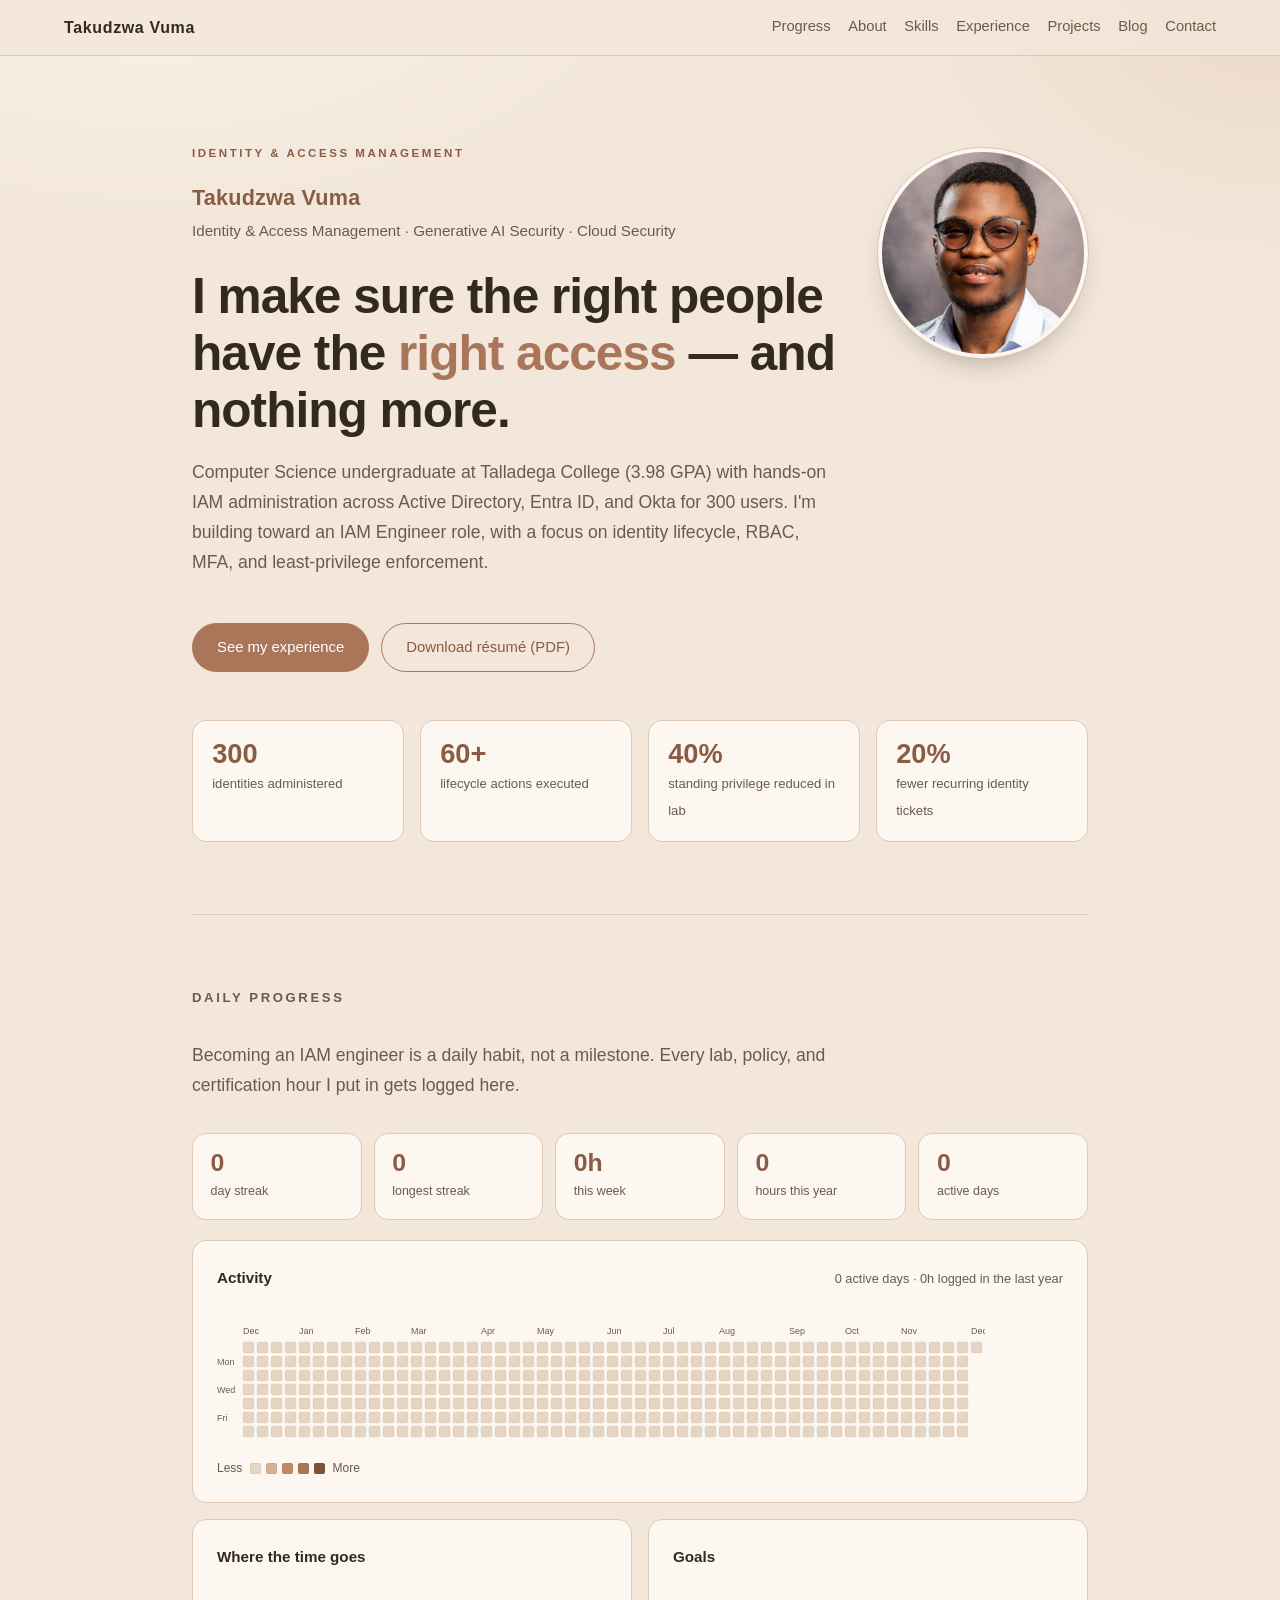
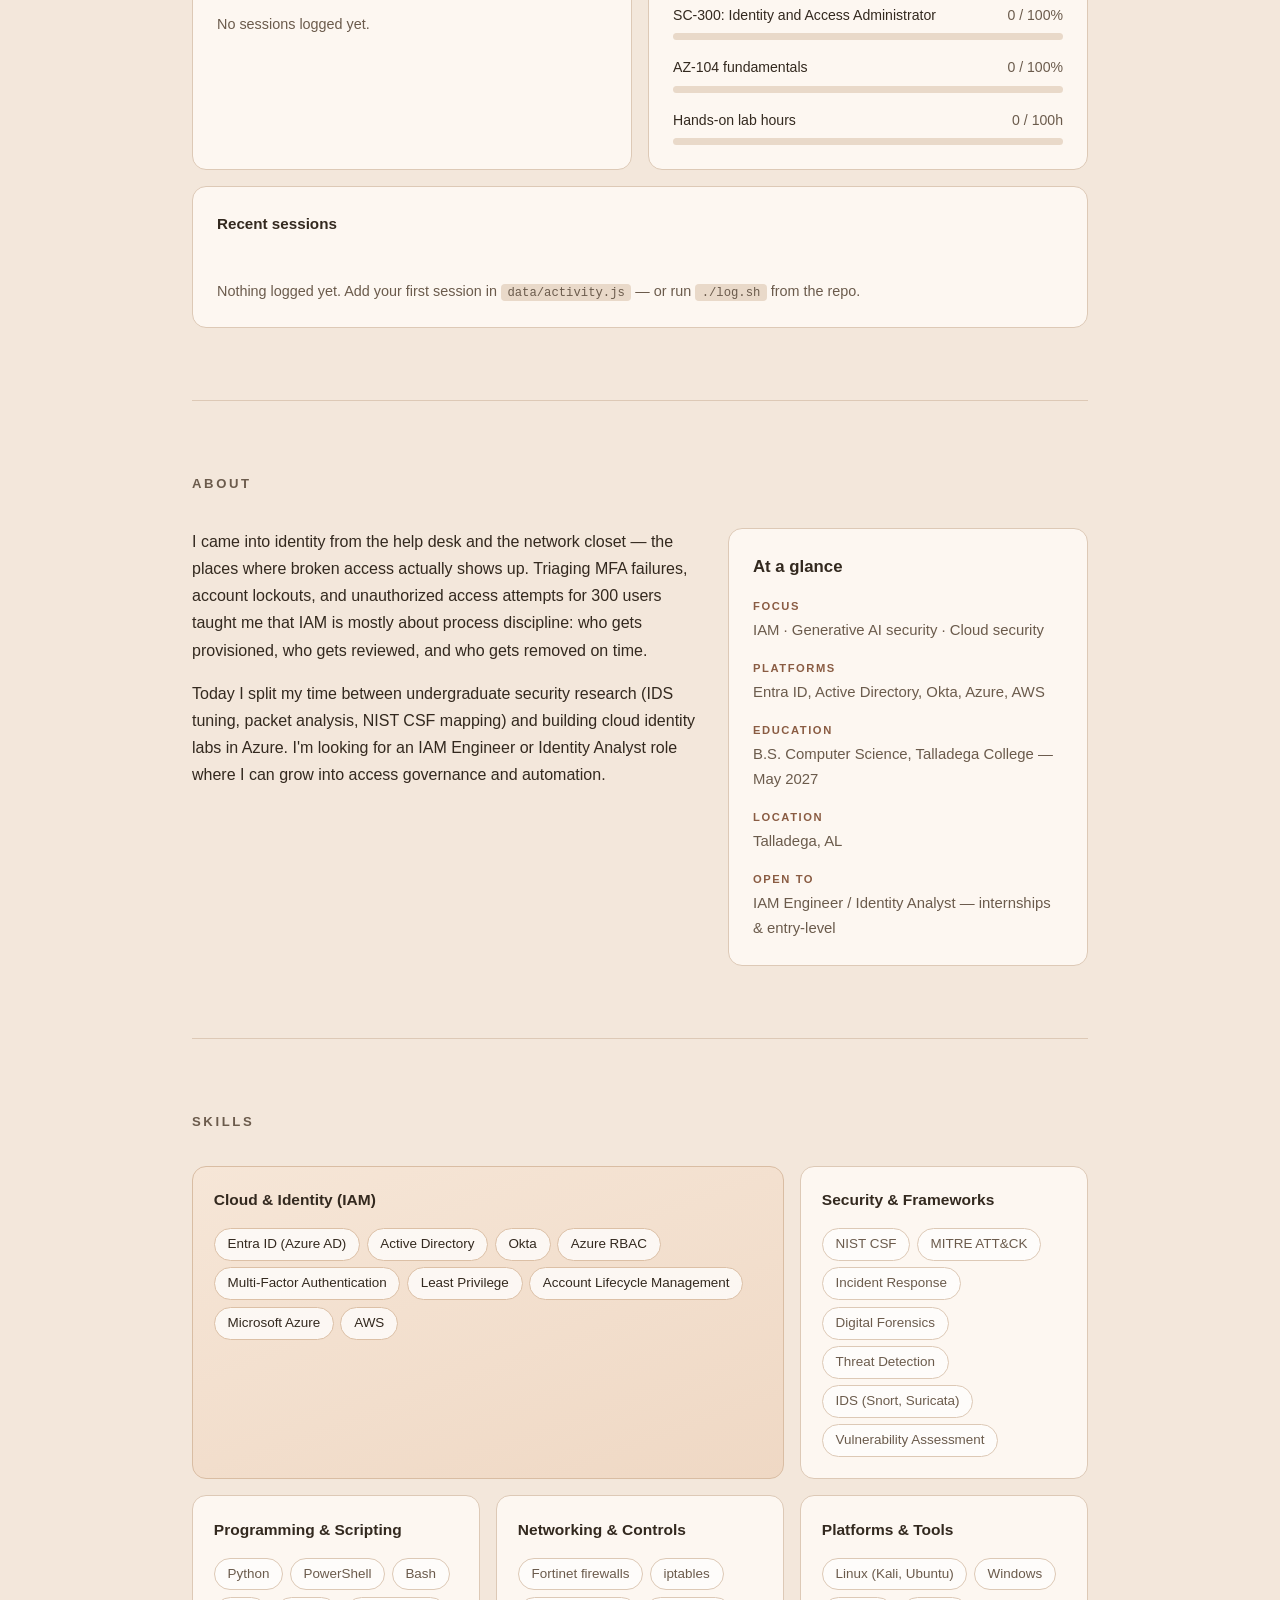
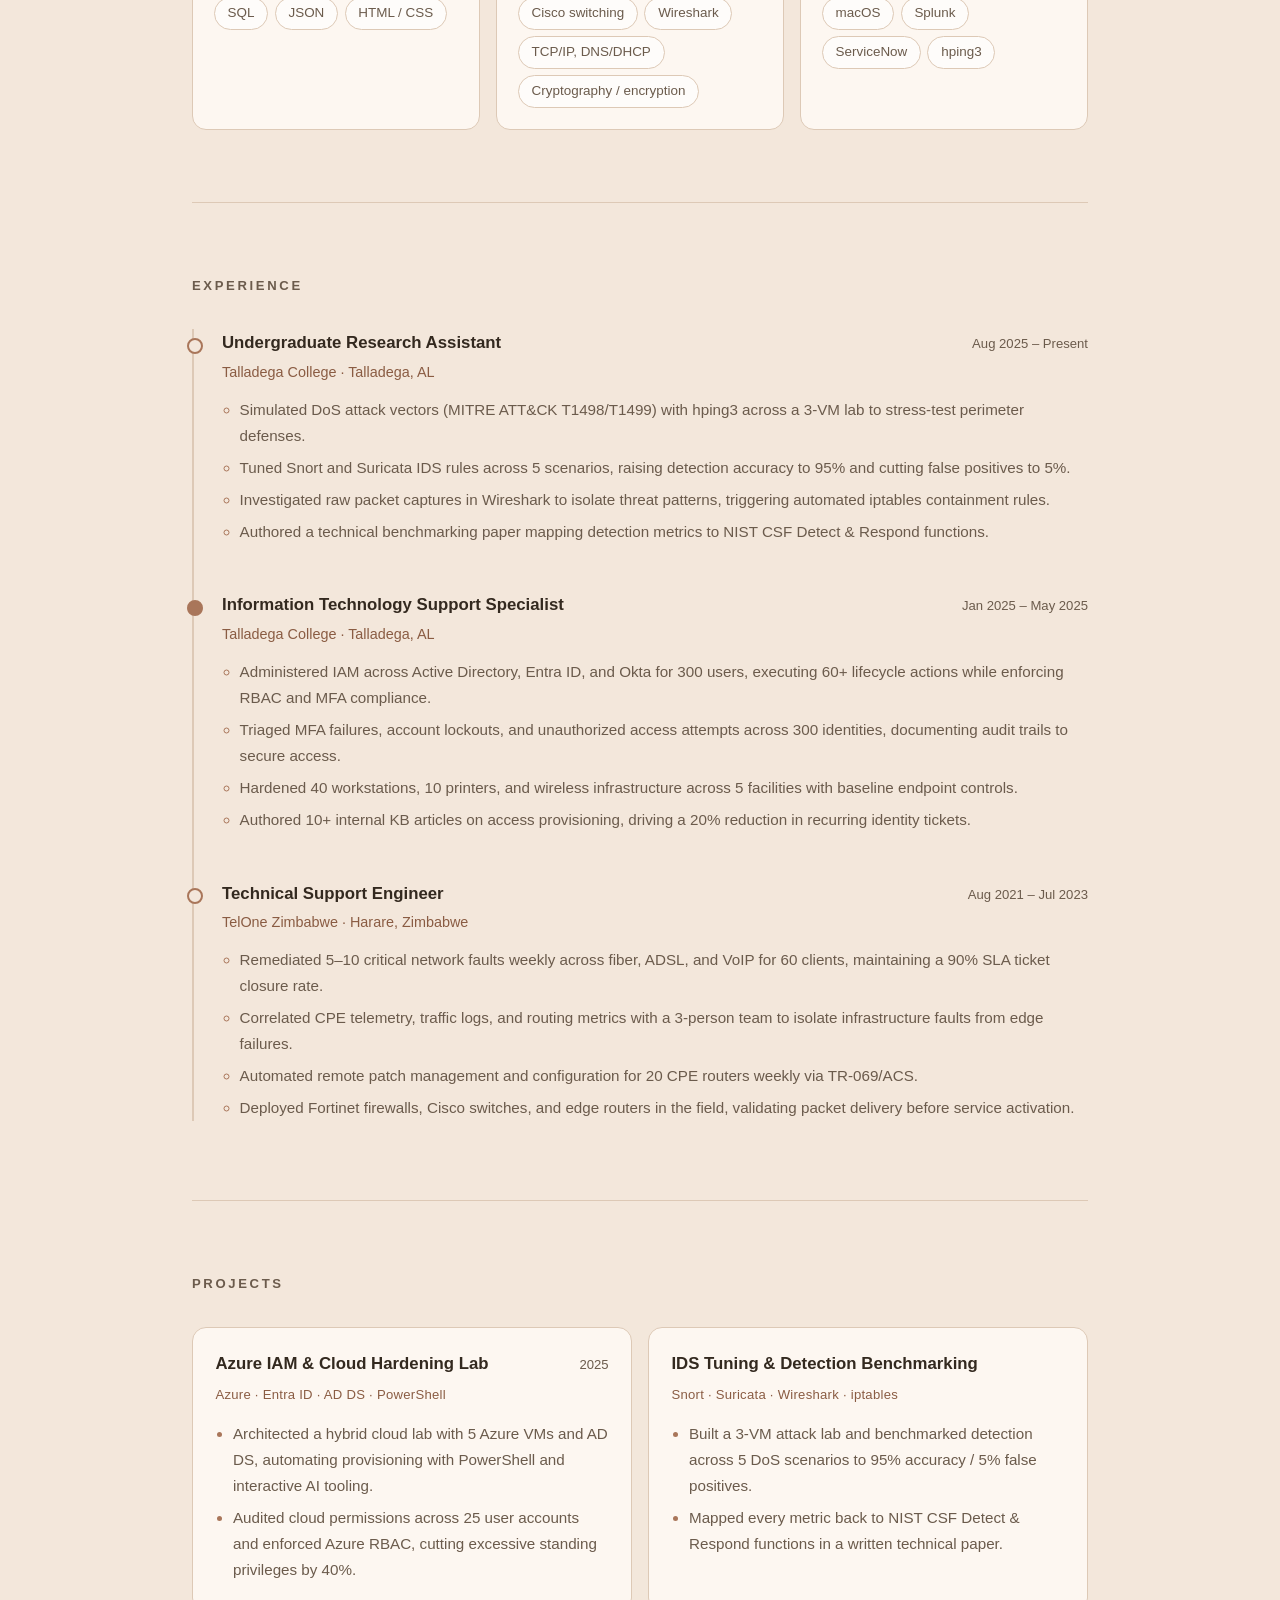
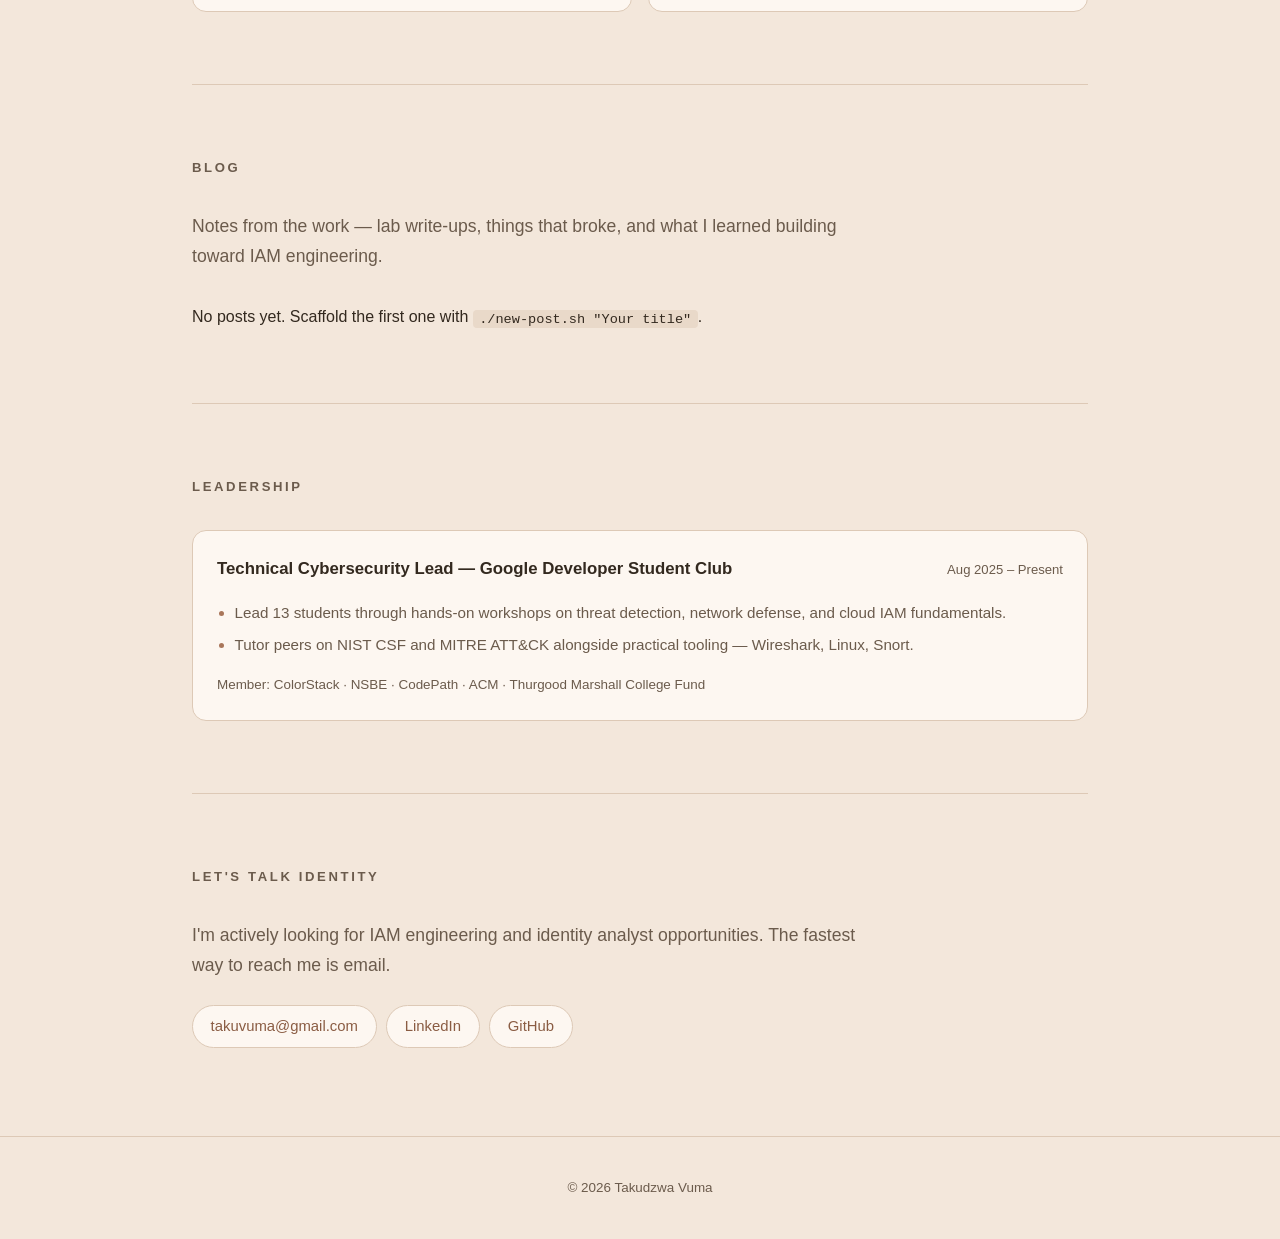
==== commit 777e07ea: "Add blog section with post scaffolding Blog index on the home page renders from data/posts.js; each " ====
--- a/index.html
+++ b/index.html
@@ -17,6 +17,7 @@
     <a href="#skills">Skills</a>
     <a href="#experience">Experience</a>
     <a href="#projects">Projects</a>
+    <a href="#writing">Blog</a>
     <a href="#contact">Contact</a>
   </nav>
 </header>
@@ -239,6 +240,16 @@
     </div>
   </section>
 
+
+  <section id="writing">
+    <h2>Blog</h2>
+    <p class="lede section-lede">
+      Notes from the work — lab write-ups, things that broke, and what I learned
+      building toward IAM engineering.
+    </p>
+    <ul class="post-list" id="post-list"></ul>
+  </section>
+
   <section id="leadership">
     <h2>Leadership</h2>
     <div class="panel wide">
@@ -269,6 +280,8 @@
 <footer>© <span id="year"></span> Takudzwa Vuma</footer>
 <script src="data/activity.js"></script>
 <script src="dashboard.js"></script>
+<script src="data/posts.js"></script>
+<script src="blog.js"></script>
 <script src="script.js"></script>
 </body>
 </html>
--- a/styles.css
+++ b/styles.css
@@ -312,3 +312,60 @@
   font-size: .95rem; color: var(--ink-soft);
   margin: 0 0 1.6rem; max-width: 38rem; line-height: 1.5;
 }
+
+/* ================= blog ================= */
+.post-list {
+  list-style: none; margin: 0; padding: 0;
+  display: grid; gap: 1rem; grid-template-columns: repeat(auto-fit, minmax(18rem, 1fr));
+}
+.post-card { display: flex; }
+.post-link {
+  display: block; width: 100%;
+  background: var(--shell); border: 1px solid var(--line);
+  border-radius: var(--radius); padding: 1.4rem;
+  text-decoration: none; color: var(--ink);
+  transition: border-color .15s ease, transform .15s ease;
+}
+.post-link:hover { border-color: var(--clay); transform: translateY(-2px); }
+.post-meta {
+  font-size: .78rem; color: var(--ink-soft);
+  text-transform: uppercase; letter-spacing: .1em; margin: 0 0 .5rem;
+}
+.post-link h3 { margin: 0 0 .5rem; font-size: 1.05rem; }
+.post-summary { color: var(--ink-soft); font-size: .93rem; margin: 0; }
+.post-tags { display: flex; flex-wrap: wrap; gap: .4rem; margin: .9rem 0 0; }
+.post-tags span {
+  font-size: .75rem; color: var(--clay-dark);
+  background: var(--sand-deep); border-radius: 999px; padding: .2rem .7rem;
+}
+
+/* ---- individual post page ---- */
+.post-body { max-width: 44rem; }
+.post-body .post-head { margin-bottom: 2.5rem; }
+.post-body h1 { font-size: clamp(1.7rem, 4vw, 2.4rem); margin: .5rem 0 .75rem; }
+.post-body h2 {
+  font-size: 1.15rem; text-transform: none; letter-spacing: 0;
+  color: var(--ink); margin: 2.5rem 0 .75rem;
+}
+.post-body h3 { font-size: 1rem; margin: 2rem 0 .5rem; }
+.post-body p, .post-body li { color: var(--ink-soft); }
+.post-body ul, .post-body ol { padding-left: 1.2rem; }
+.post-body li { margin-bottom: .4rem; }
+.post-body li::marker { color: var(--clay); }
+.post-body pre {
+  background: var(--shell); border: 1px solid var(--line);
+  border-radius: var(--radius); padding: 1rem; overflow-x: auto;
+  font-size: .87rem; line-height: 1.55;
+}
+.post-body code {
+  background: var(--sand-deep); padding: .1rem .4rem;
+  border-radius: 4px; font-size: .88em;
+}
+.post-body pre code { background: none; padding: 0; }
+.post-body blockquote {
+  margin: 1.5rem 0; padding: .5rem 0 .5rem 1.2rem;
+  border-left: 3px solid var(--clay); color: var(--ink-soft);
+}
+.post-body img { border-radius: var(--radius); border: 1px solid var(--line); }
+.back-link { font-size: .88rem; color: var(--clay-dark); text-decoration: none; }
+.back-link:hover { text-decoration: underline; }
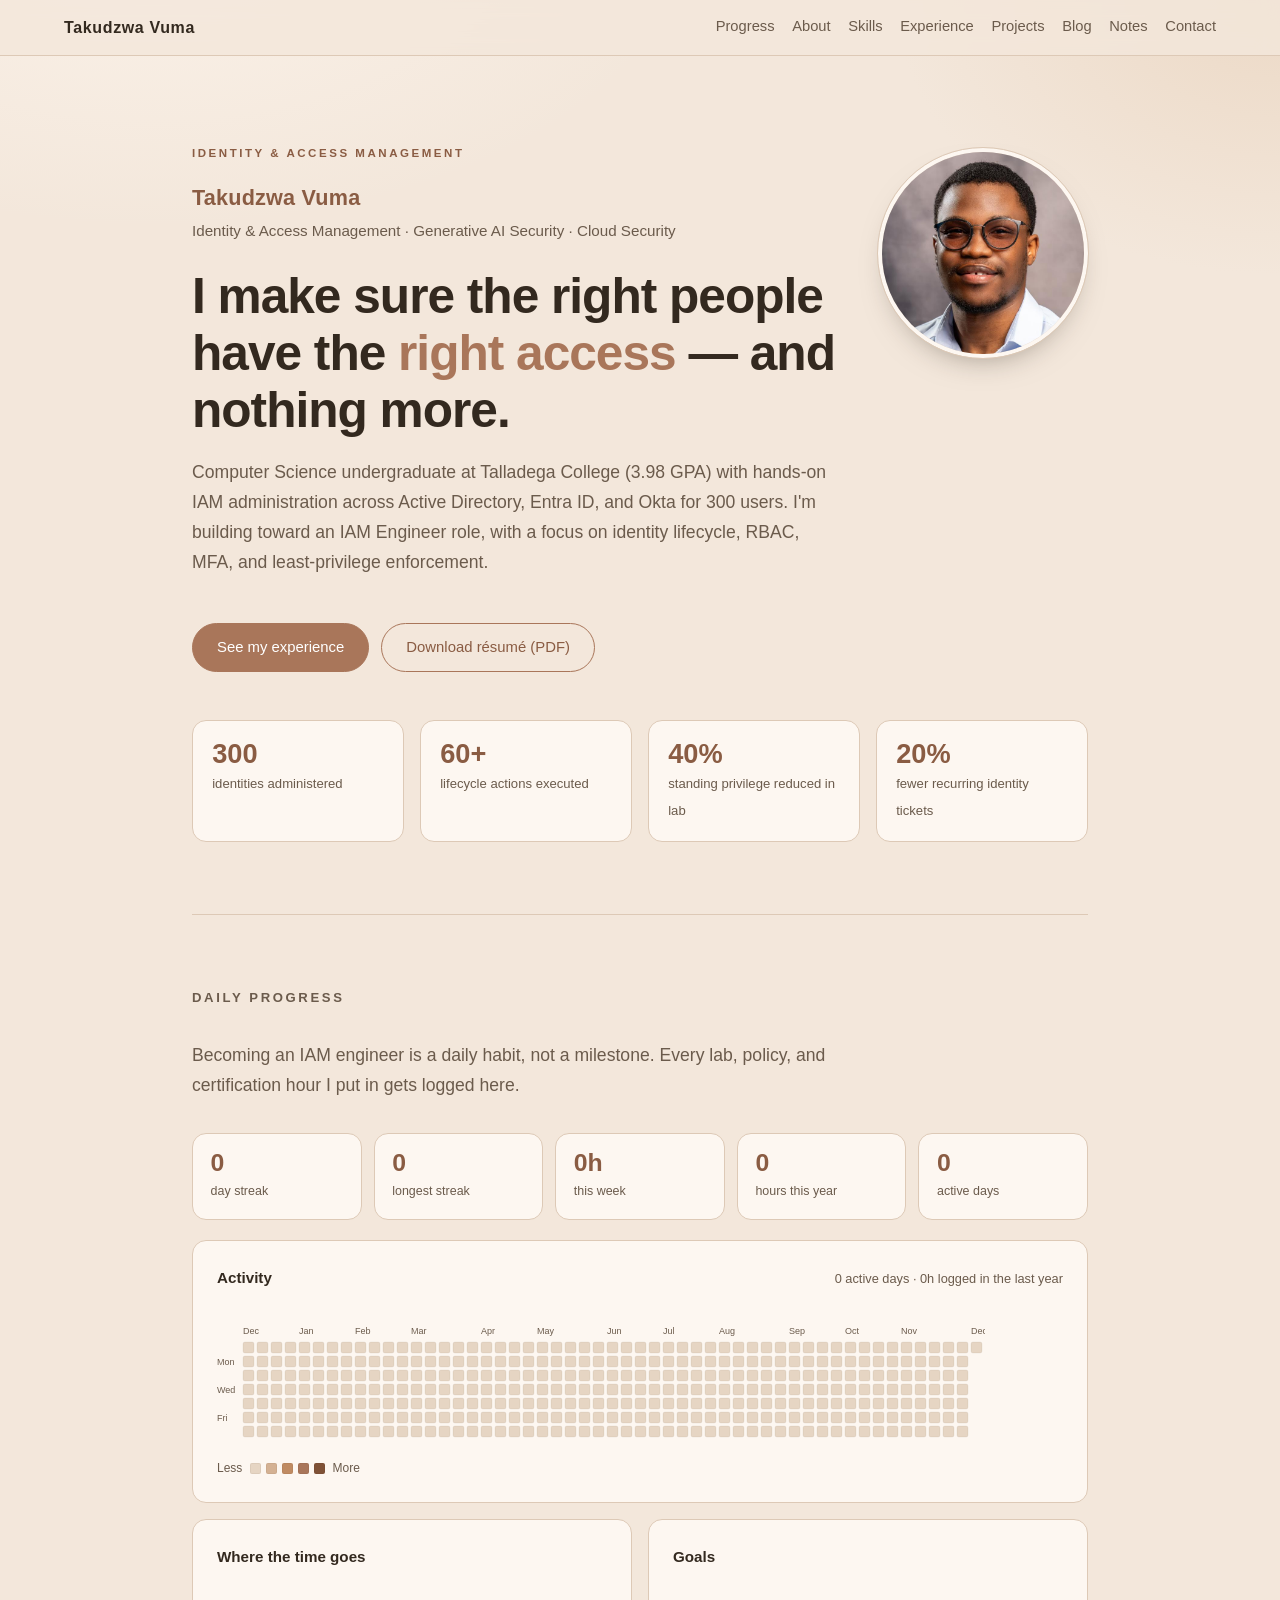
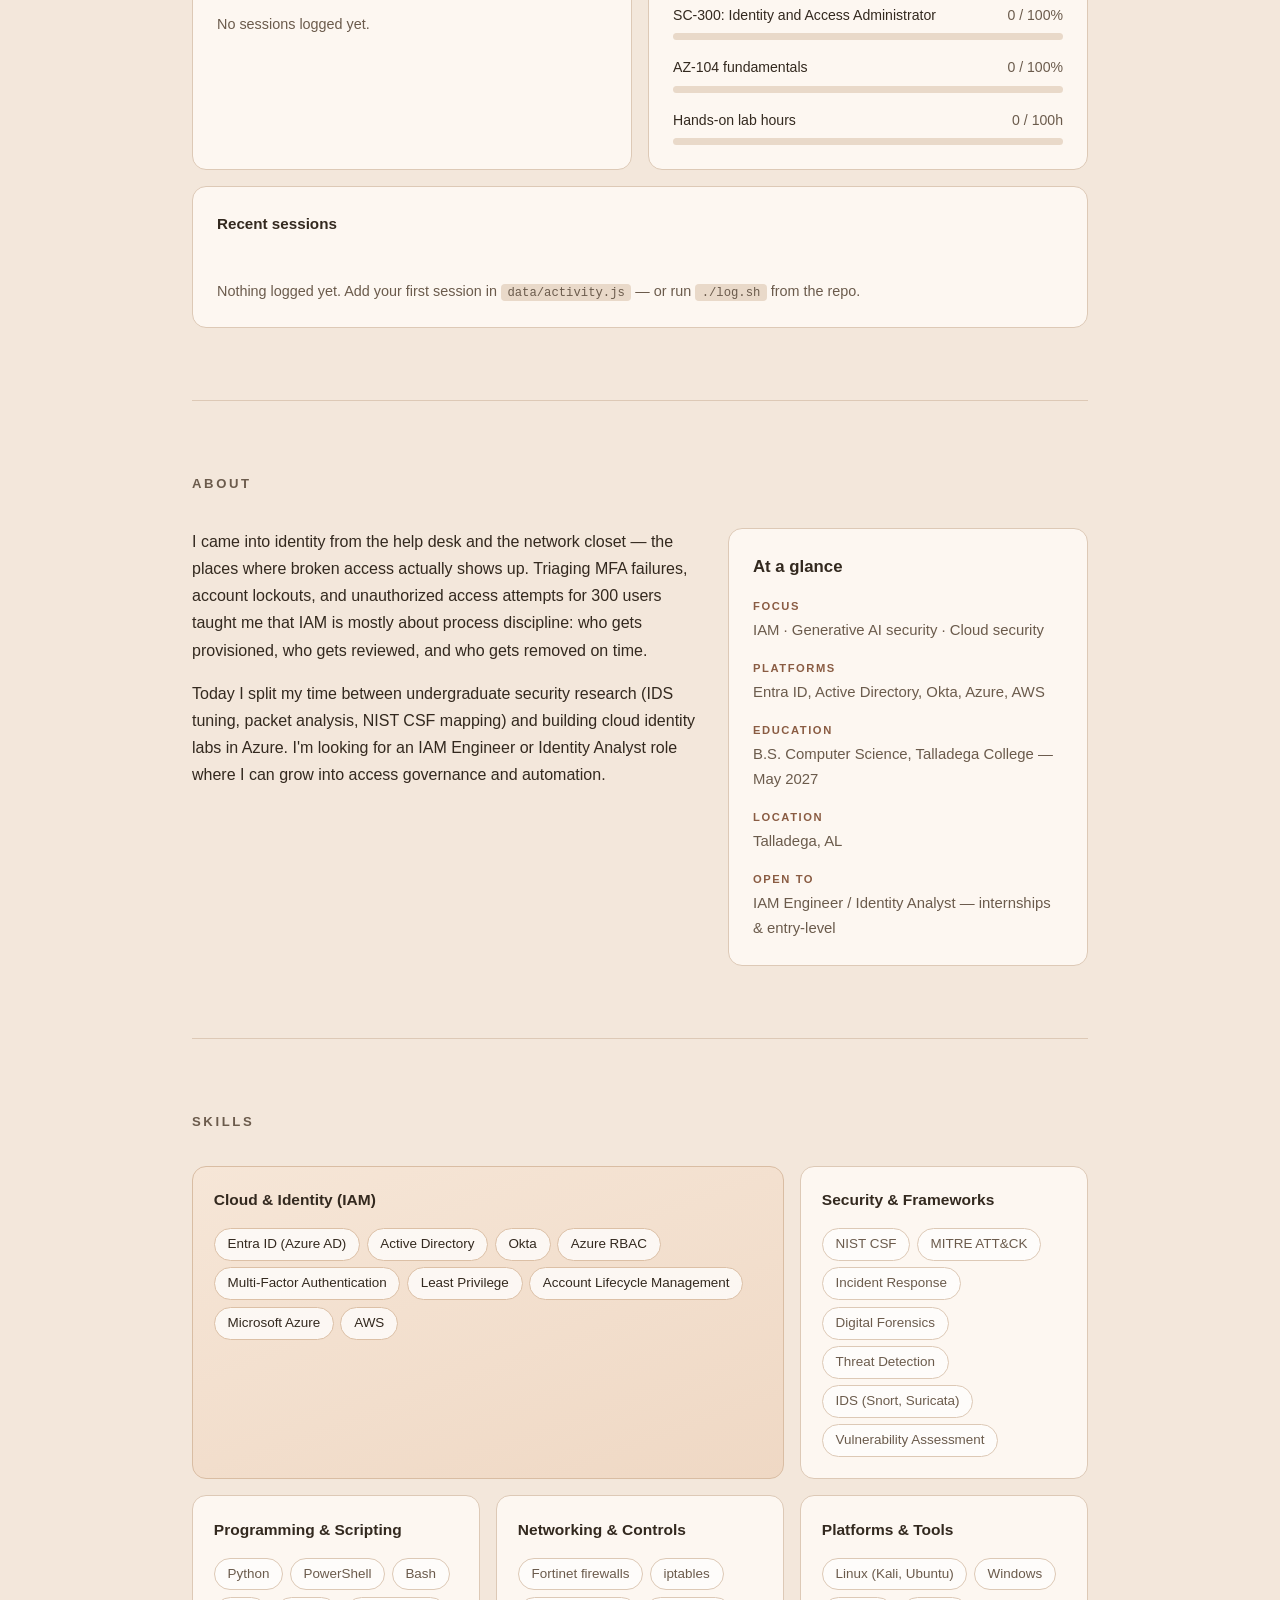
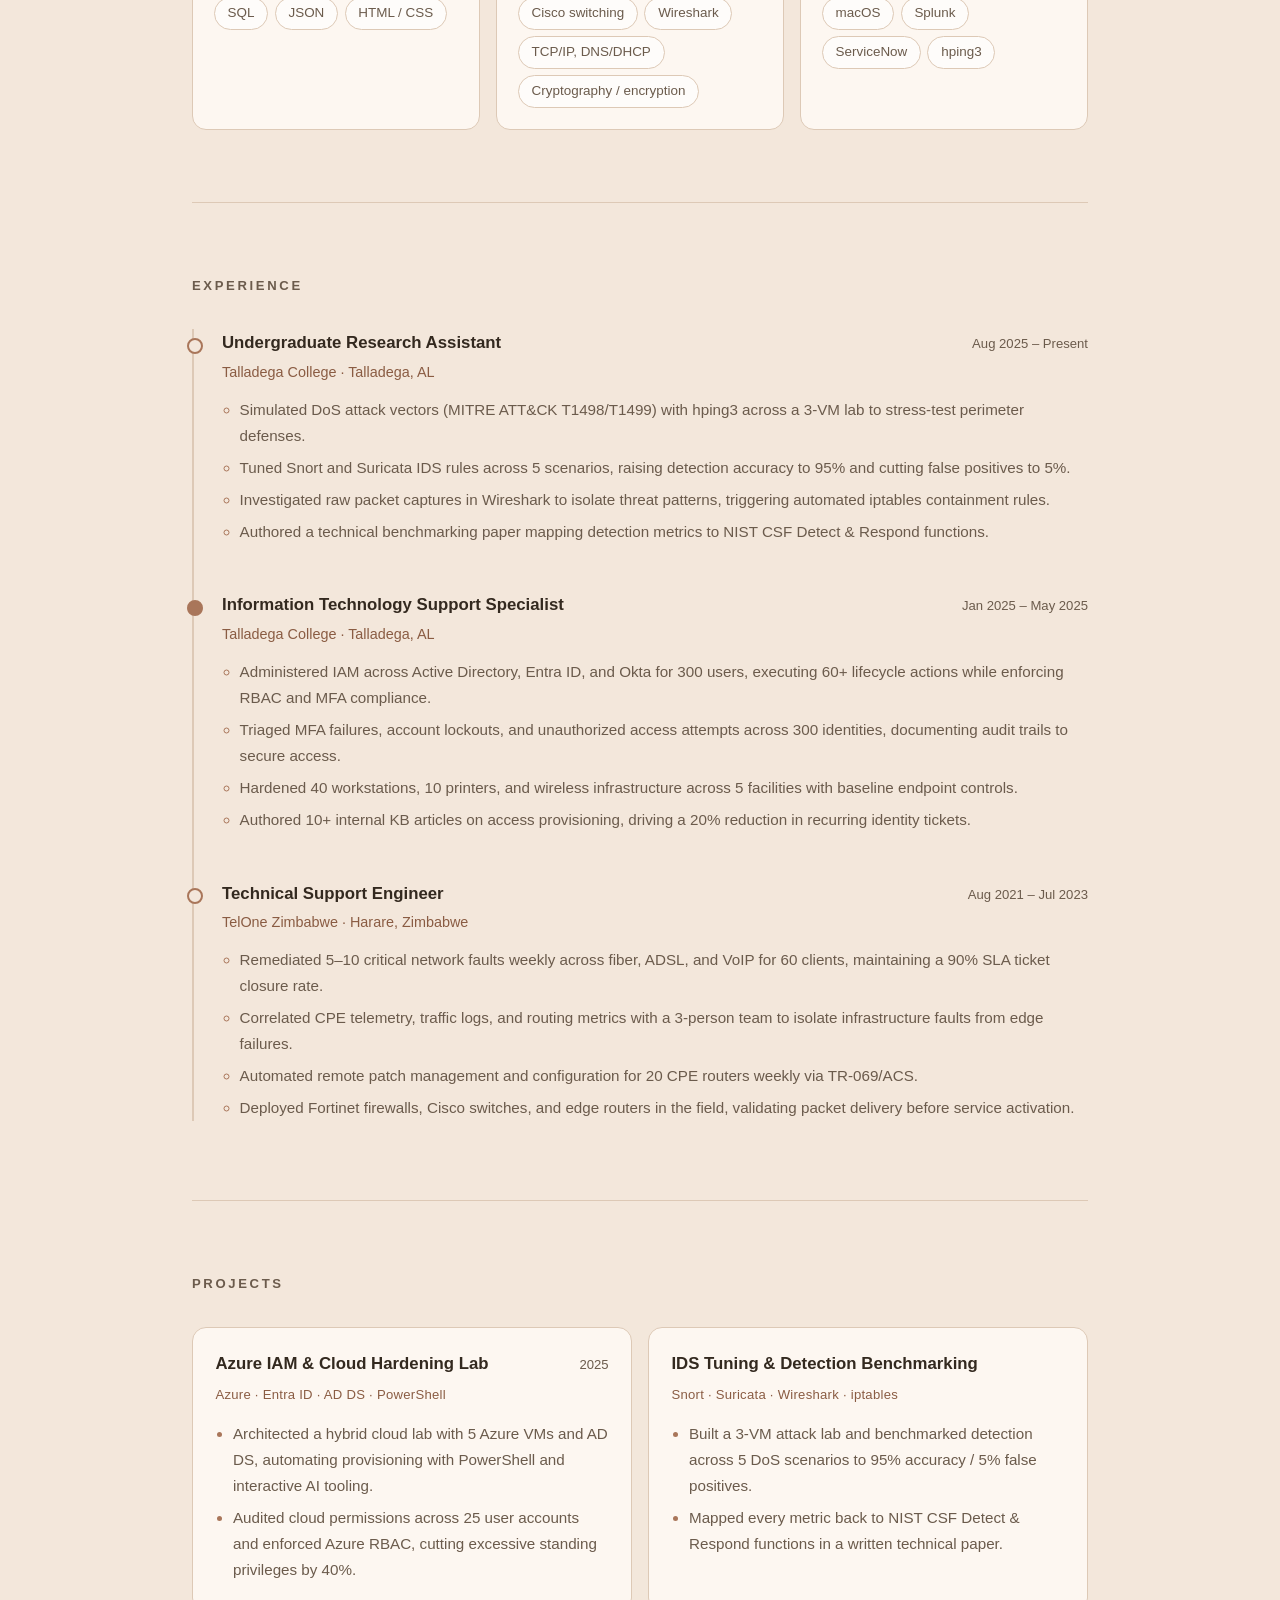
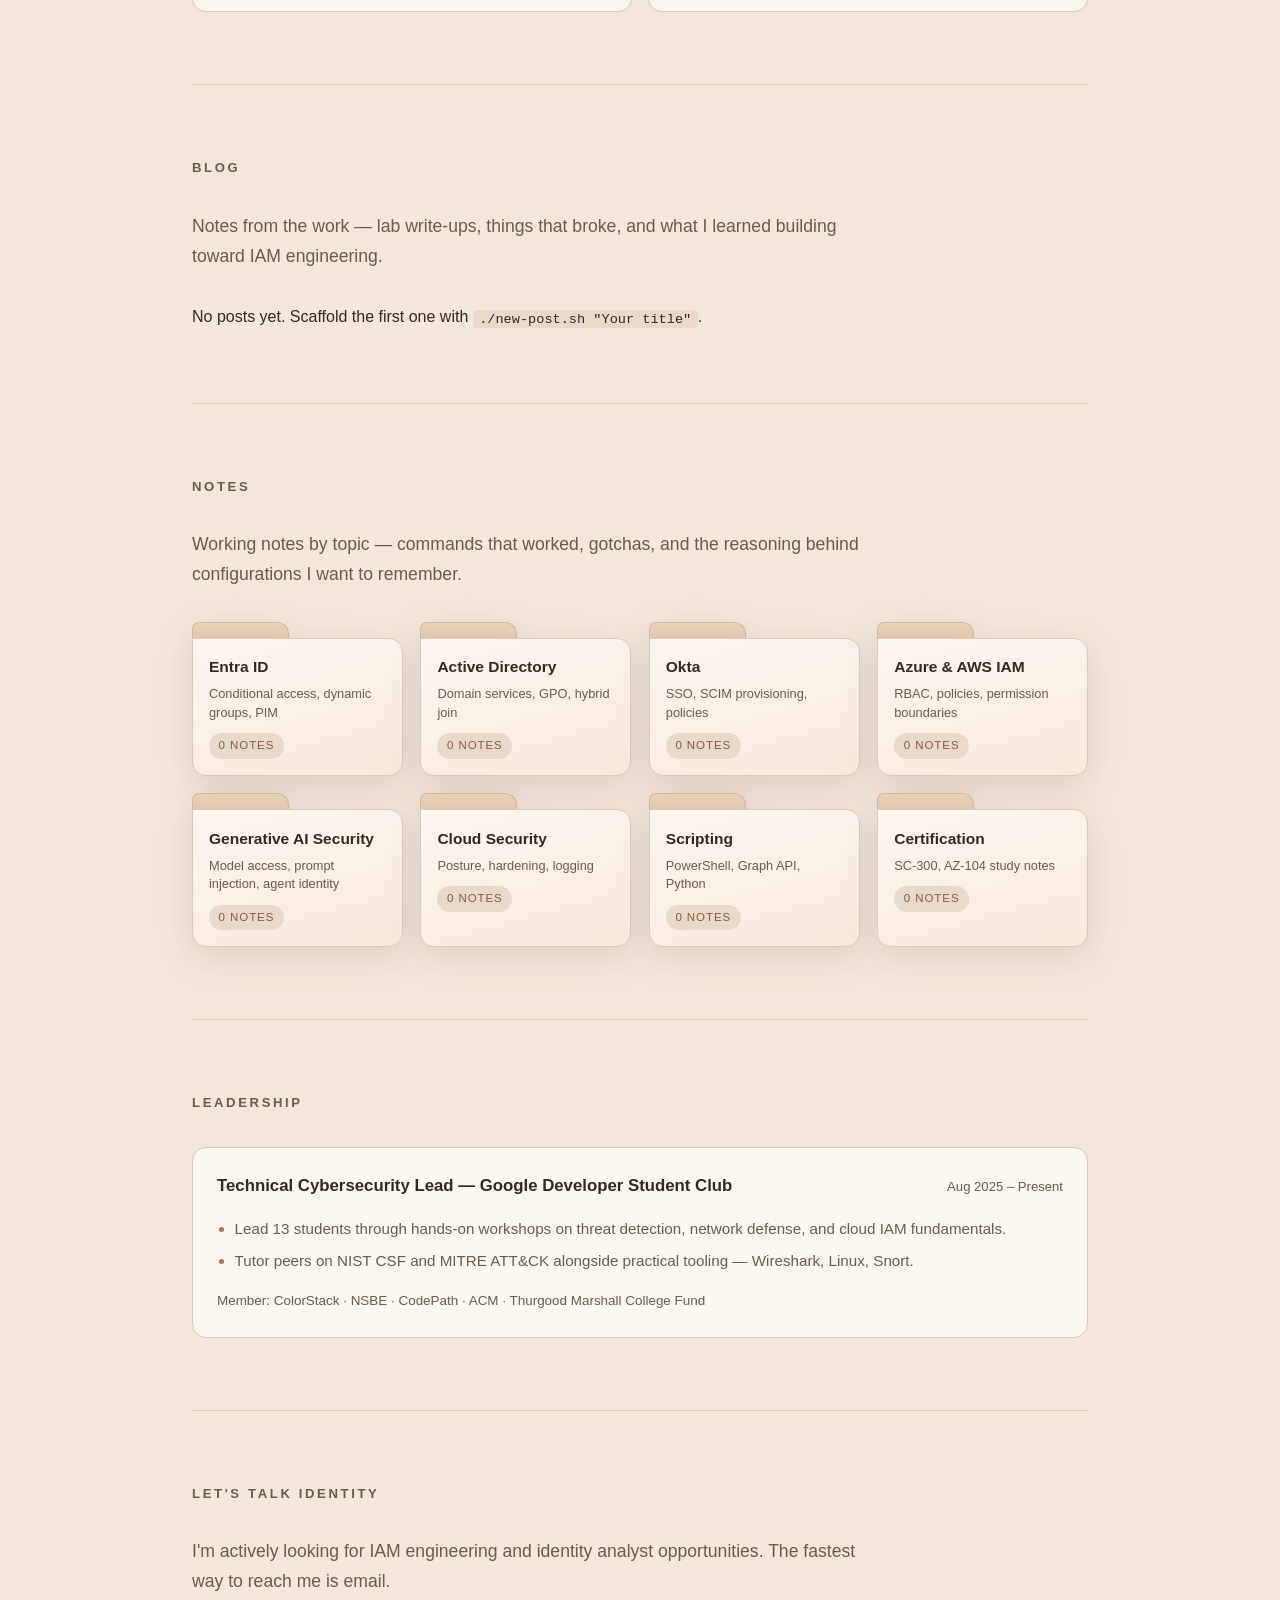
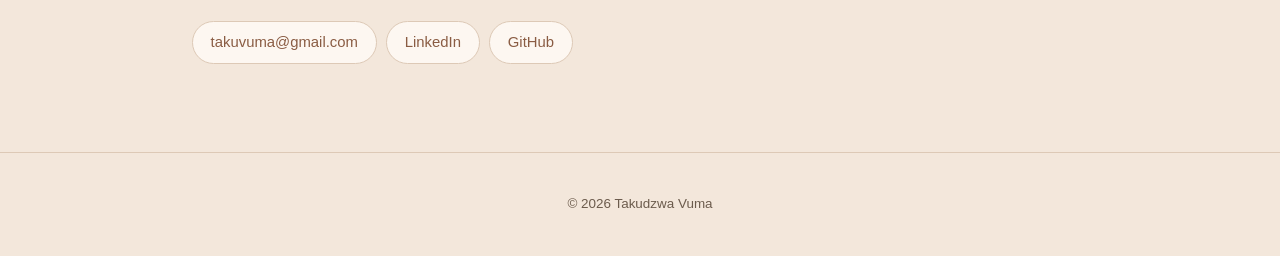
==== commit a012cfb7: "Add notes section with folder-shaped topic tiles Eight topic folders on the home page, each a CSS fo" ====
--- a/index.html
+++ b/index.html
@@ -18,6 +18,7 @@
     <a href="#experience">Experience</a>
     <a href="#projects">Projects</a>
     <a href="#writing">Blog</a>
+    <a href="#notes">Notes</a>
     <a href="#contact">Contact</a>
   </nav>
 </header>
@@ -250,6 +251,16 @@
     <ul class="post-list" id="post-list"></ul>
   </section>
 
+
+  <section id="notes">
+    <h2>Notes</h2>
+    <p class="lede section-lede">
+      Working notes by topic — commands that worked, gotchas, and the reasoning
+      behind configurations I want to remember.
+    </p>
+    <ul class="folder-grid" id="note-folders"></ul>
+  </section>
+
   <section id="leadership">
     <h2>Leadership</h2>
     <div class="panel wide">
@@ -282,6 +293,8 @@
 <script src="dashboard.js"></script>
 <script src="data/posts.js"></script>
 <script src="blog.js"></script>
+<script src="data/notes.js"></script>
+<script src="notes.js"></script>
 <script src="script.js"></script>
 </body>
 </html>
--- a/styles.css
+++ b/styles.css
@@ -369,3 +369,48 @@
 .post-body img { border-radius: var(--radius); border: 1px solid var(--line); }
 .back-link { font-size: .88rem; color: var(--clay-dark); text-decoration: none; }
 .back-link:hover { text-decoration: underline; }
+
+/* ================= note folders ================= */
+.folder-grid {
+  list-style: none; margin: 0; padding: 0;
+  display: grid; gap: 1.1rem; align-items: stretch;
+  grid-template-columns: repeat(auto-fit, minmax(11.5rem, 1fr));
+}
+.folder {
+  display: flex; flex-direction: column; height: 100%;
+  text-decoration: none; color: var(--ink);
+  filter: drop-shadow(0 10px 18px rgba(51, 41, 31, .13));
+  transition: transform .16s ease;
+}
+.folder:hover { transform: translateY(-4px); }
+
+/* the little tab along the top-left, like a manila folder */
+.folder-tab {
+  display: block; width: 46%; height: 17px; flex: none;
+  background: linear-gradient(180deg, #e7d2ba, #e0c8ad);
+  border: 1px solid #d3b799; border-bottom: 0;
+  border-radius: 7px 12px 0 0;
+  margin-bottom: -1px;
+}
+.folder-body {
+  display: block; flex: 1; min-height: 8.5rem;
+  background: linear-gradient(165deg, var(--shell), #f6e9dc);
+  border: 1px solid var(--line);
+  border-radius: 0 var(--radius) var(--radius) var(--radius);
+  padding: .95rem 1rem 1rem;
+}
+.folder:hover .folder-body { border-color: var(--clay); }
+.folder:hover .folder-tab { border-color: var(--clay); }
+
+.folder-name { display: block; font-weight: 600; font-size: .97rem; margin-bottom: .3rem; }
+.folder-summary { display: block; font-size: .8rem; color: var(--ink-soft); line-height: 1.45; }
+.folder-count {
+  display: inline-block; margin-top: .7rem;
+  font-size: .72rem; letter-spacing: .08em; text-transform: uppercase;
+  color: var(--clay-dark); background: var(--sand-deep);
+  border-radius: 999px; padding: .18rem .6rem;
+}
+
+/* ---- topic note page ---- */
+.note-entry { border-bottom: 1px solid var(--line); padding-bottom: 1.75rem; margin-bottom: 1.75rem; }
+.note-entry:last-of-type { border-bottom: 0; }
